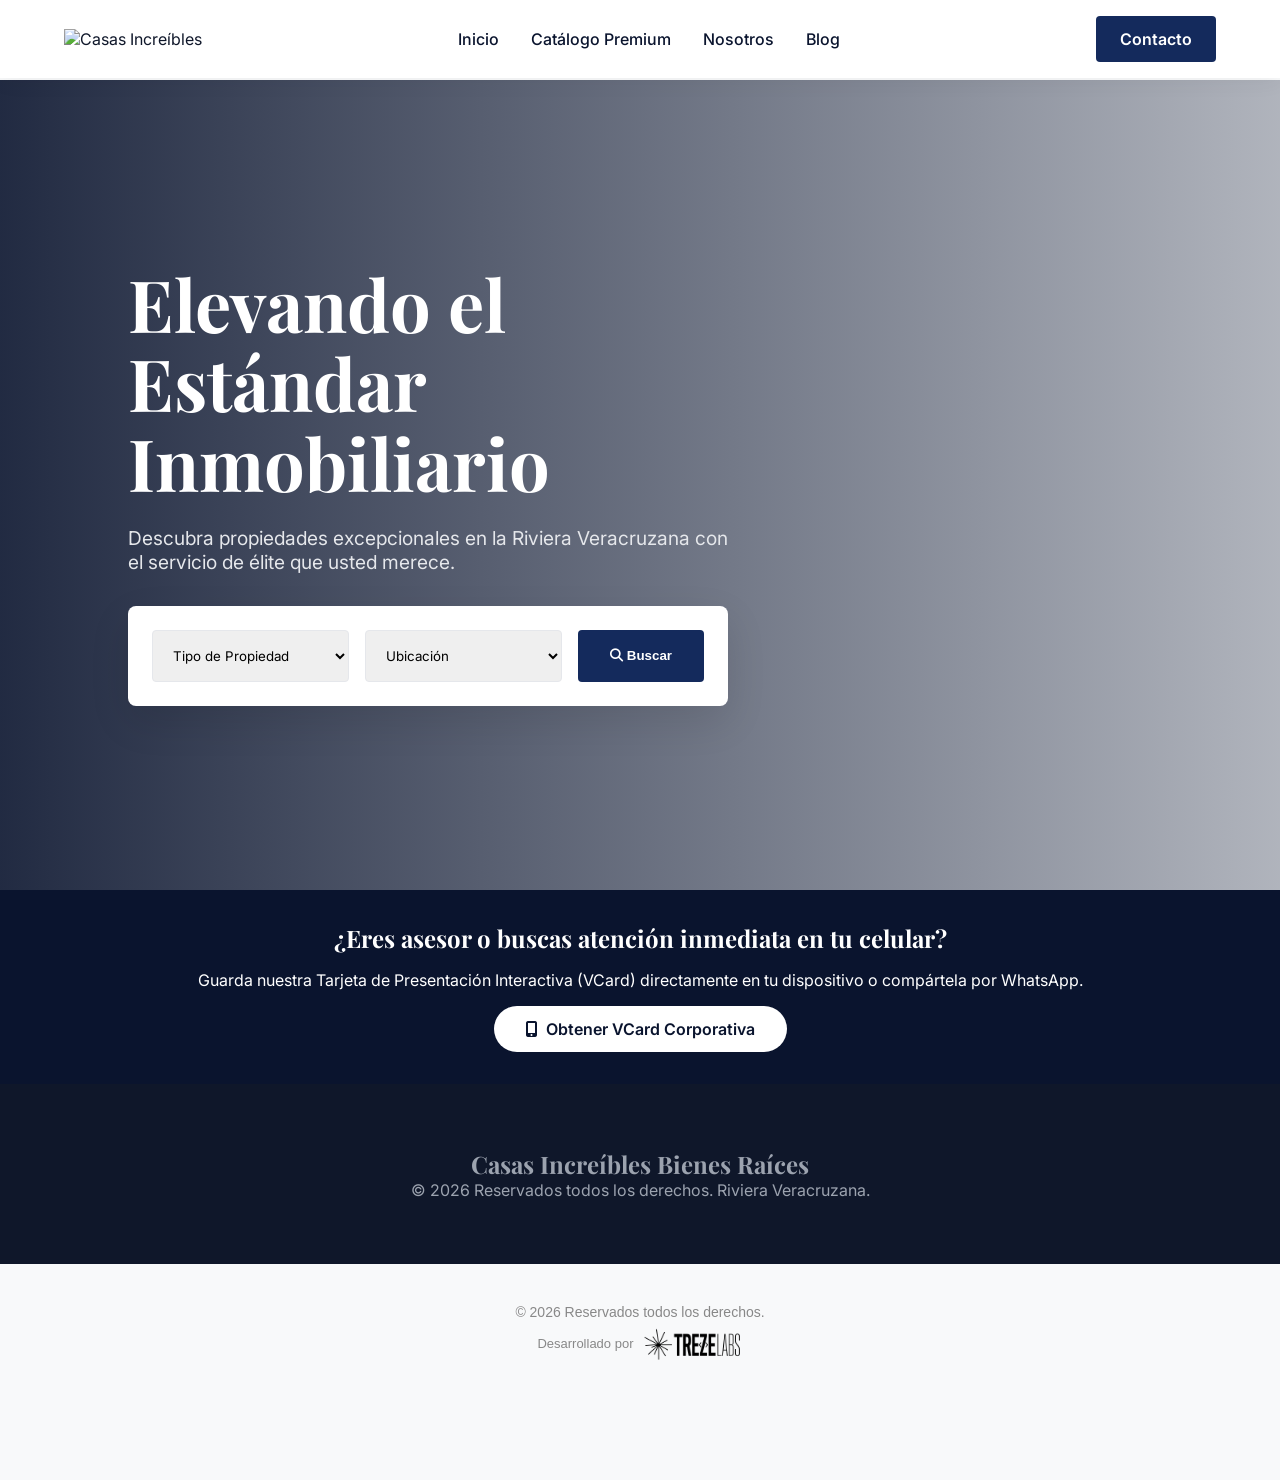
==== index.html @ 190755e2 "UI: Footer V3 Logo Size Increased" ====
<!DOCTYPE html>
<html lang="es">
<head>
  <meta charset="UTF-8">
  <meta name="viewport" content="width=device-width, initial-scale=1.0">
  <title>Casas Increíbles | Portal Principal</title>
  <meta name="description" content="El portal líder de Bienes Raíces Premium en la Riviera Veracruzana.">
  
  <link rel="preconnect" href="https://fonts.googleapis.com">
  <link rel="preconnect" href="https://fonts.gstatic.com" crossorigin>
  <link href="https://fonts.googleapis.com/css2?family=Inter:wght@300;400;500;600&family=Playfair+Display:ital,wght@0,400;0,600;0,700;1,400&display=swap" rel="stylesheet">
  <link rel="stylesheet" href="https://cdnjs.cloudflare.com/ajax/libs/font-awesome/6.4.0/css/all.min.css">
  
  <style>
    :root {
      --brand-blue: #142a5c;
      --brand-blue-light: #2b56a3;
      --brand-blue-dark: #0a142e;
      --platinum: #e5e7eb;
      --silver: #9ca3af;
      --slate-800: #1e293b;
      --slate-900: #0f172a;
    }
    * { margin: 0; padding: 0; box-sizing: border-box; }
    body { font-family: 'Inter', sans-serif; background-color: #f8f9fa; color: var(--slate-900); }
    h1, h2, h3, h4 { font-family: 'Playfair Display', serif; }
    
    /* Header */
    header {
      background: rgba(255, 255, 255, 0.95);
      backdrop-filter: blur(10px);
      position: fixed;
      width: 100%;
      top: 0;
      z-index: 1000;
      box-shadow: 0 4px 20px rgba(0,0,0,0.05);
      padding: 1rem 5%;
      display: flex;
      justify-content: space-between;
      align-items: center;
    }
    .logo img { max-height: 60px; }
    nav ul { list-style: none; display: flex; gap: 2rem; }
    nav ul li a { text-decoration: none; color: var(--brand-blue-dark); font-weight: 500; transition: color 0.3s; }
    nav ul li a:hover { color: var(--brand-blue-light); }
    .contact-btn {
      background: var(--brand-blue); color: white; padding: 0.8rem 1.5rem; text-decoration: none; border-radius: 4px; font-weight: 600;
      transition: background 0.3s;
    }
    .contact-btn:hover { background: var(--brand-blue-dark); }
    
    /* Desktop Hero */
    .hero {
      height: 90vh;
      background: url('https://images.unsplash.com/photo-1600596542815-ffad4c1539a9?ixlib=rb-4.0.3&auto=format&fit=crop&w=1920&q=80') center/cover no-repeat;
      display: flex;
      align-items: center;
      padding: 0 10%;
      position: relative;
      margin-top: 80px;
    }
    .hero::before { content: ''; position: absolute; inset: 0; background: linear-gradient(to right, rgba(10,20,46,0.9) 0%, rgba(10,20,46,0.3) 100%); }
    .hero-content {
      position: relative;
      z-index: 2;
      color: white;
      max-width: 600px;
    }
    .hero-content h1 { font-size: 4.5rem; line-height: 1.1; margin-bottom: 1.5rem; }
    .hero-content p { font-size: 1.2rem; color: var(--platinum); margin-bottom: 2rem; }
    
    /* Search Bar */
    .search-bar { background: white; padding: 1.5rem; border-radius: 8px; display: flex; gap: 1rem; box-shadow: 0 15px 40px rgba(0,0,0,0.1); }
    .search-bar input, .search-bar select { flex: 1; padding: 1rem; border: 1px solid var(--platinum); border-radius: 4px; font-family: inherit; }
    .search-bar button { background: var(--brand-blue); color: white; border: none; padding: 1rem 2rem; border-radius: 4px; font-weight: 600; cursor: pointer; }
    
    /* Smart Connection to VCard */
    .vcard-banner {
      background: var(--brand-blue-dark);
      color: white;
      text-align: center;
      padding: 2rem;
      display: flex;
      flex-direction: column;
      align-items: center;
      gap: 1rem;
    }
    .vcard-banner a {
      color: var(--brand-blue-dark);
      background: white;
      padding: 0.8rem 2rem;
      border-radius: 30px;
      text-decoration: none;
      font-weight: 600;
      display: inline-flex;
      align-items: center;
      gap: 0.5rem;
      transition: transform 0.3s;
    }
    .vcard-banner a:hover { transform: scale(1.05); }

    /* Footer */
    footer { background: var(--slate-900); color: var(--silver); padding: 4rem 10%; text-align: center; }

    @media (max-width: 768px) {
      .search-bar { flex-direction: column; }
      .hero-content h1 { font-size: 3rem; }
      nav ul { display: none; }
    }
  </style>
</head>
<body>

  <header>
    <div class="logo">
      <img src="../img/logo.png" alt="Casas Increíbles" onerror="this.onerror=null; this.src='https://ui-avatars.com/api/?name=Casas+Increibles&background=142a5c&color=fff';">
    </div>
    <nav>
      <ul>
        <li><a href="#">Inicio</a></li>
        <li><a href="#">Catálogo Premium</a></li>
        <li><a href="#">Nosotros</a></li>
        <li><a href="#">Blog</a></li>
      </ul>
    </nav>
    <a href="tel:3214569874" class="contact-btn">Contacto</a>
  </header>

  <section class="hero">
    <div class="hero-content">
      <h1>Elevando el Estándar Inmobiliario</h1>
      <p>Descubra propiedades excepcionales en la Riviera Veracruzana con el servicio de élite que usted merece.</p>
      
      <div class="search-bar">
        <select>
          <option value="">Tipo de Propiedad</option>
          <option value="casa">Casa</option>
          <option value="depto">Departamento / Loft</option>
          <option value="terreno">Terreno Premium</option>
        </select>
        <select>
          <option value="">Ubicación</option>
          <option value="riviera">Riviera Veracruzana</option>
          <option value="boca">Boca del Río</option>
          <option value="alvarado">Alvarado</option>
        </select>
        <button><i class="fa-solid fa-magnifying-glass"></i> Buscar</button>
      </div>
    </div>
  </section>

  <!-- Enlace cruzado con VCard -->
  <section class="vcard-banner">
    <h2>¿Eres asesor o buscas atención inmediata en tu celular?</h2>
    <p>Guarda nuestra Tarjeta de Presentación Interactiva (VCard) directamente en tu dispositivo o compártela por WhatsApp.</p>
    <a href="../vcard-casas-increibles/index.html">
      <i class="fa-solid fa-mobile-screen-button"></i>
      Obtener VCard Corporativa
    </a>
  </section>

  <footer>
    <h2>Casas Increíbles Bienes Raíces</h2>
    <p>&copy; 2026 Reservados todos los derechos. Riviera Veracruzana.</p>
  </footer>






</div>


<!-- TREZE SIGNATURE V3 -->
<div class="treze-footer-watermark" style="text-align: center; font-size: 14px; color: #888; padding: 40px 20px 120px 20px; font-family: sans-serif; opacity: 1; width: 100%;">
    <p style="margin: 0 0 8px 0; font-weight: 400;">&copy; 2026 Reservados todos los derechos.</p>
    <div style="display: flex; justify-content: center; align-items: center; gap: 8px;">
        <span style="font-weight: 500; font-size: 13px;">Desarrollado por</span>
        <a href="https://wa.me/522214092478?text=Hola%20Treze%20Labs%2C%20me%20gustar%C3%ADa%20solicitar%20el%20desarrollo%20de%20un%20sistema%20profesional." target="_blank" style="display: flex; align-items: center; text-decoration: none; transition: transform 0.3s ease, opacity 0.3s ease;" onmouseover="this.style.transform='scale(1.05)'; this.style.opacity='0.8'" onmouseout="this.style.transform='scale(1)'; this.style.opacity='1'">
            <img src="assets/footer.png" alt="Treze Labs" style="height: 32px; object-fit: contain; filter: brightness(0);">
        </a>
    </div>
</div>

</body>
</html>
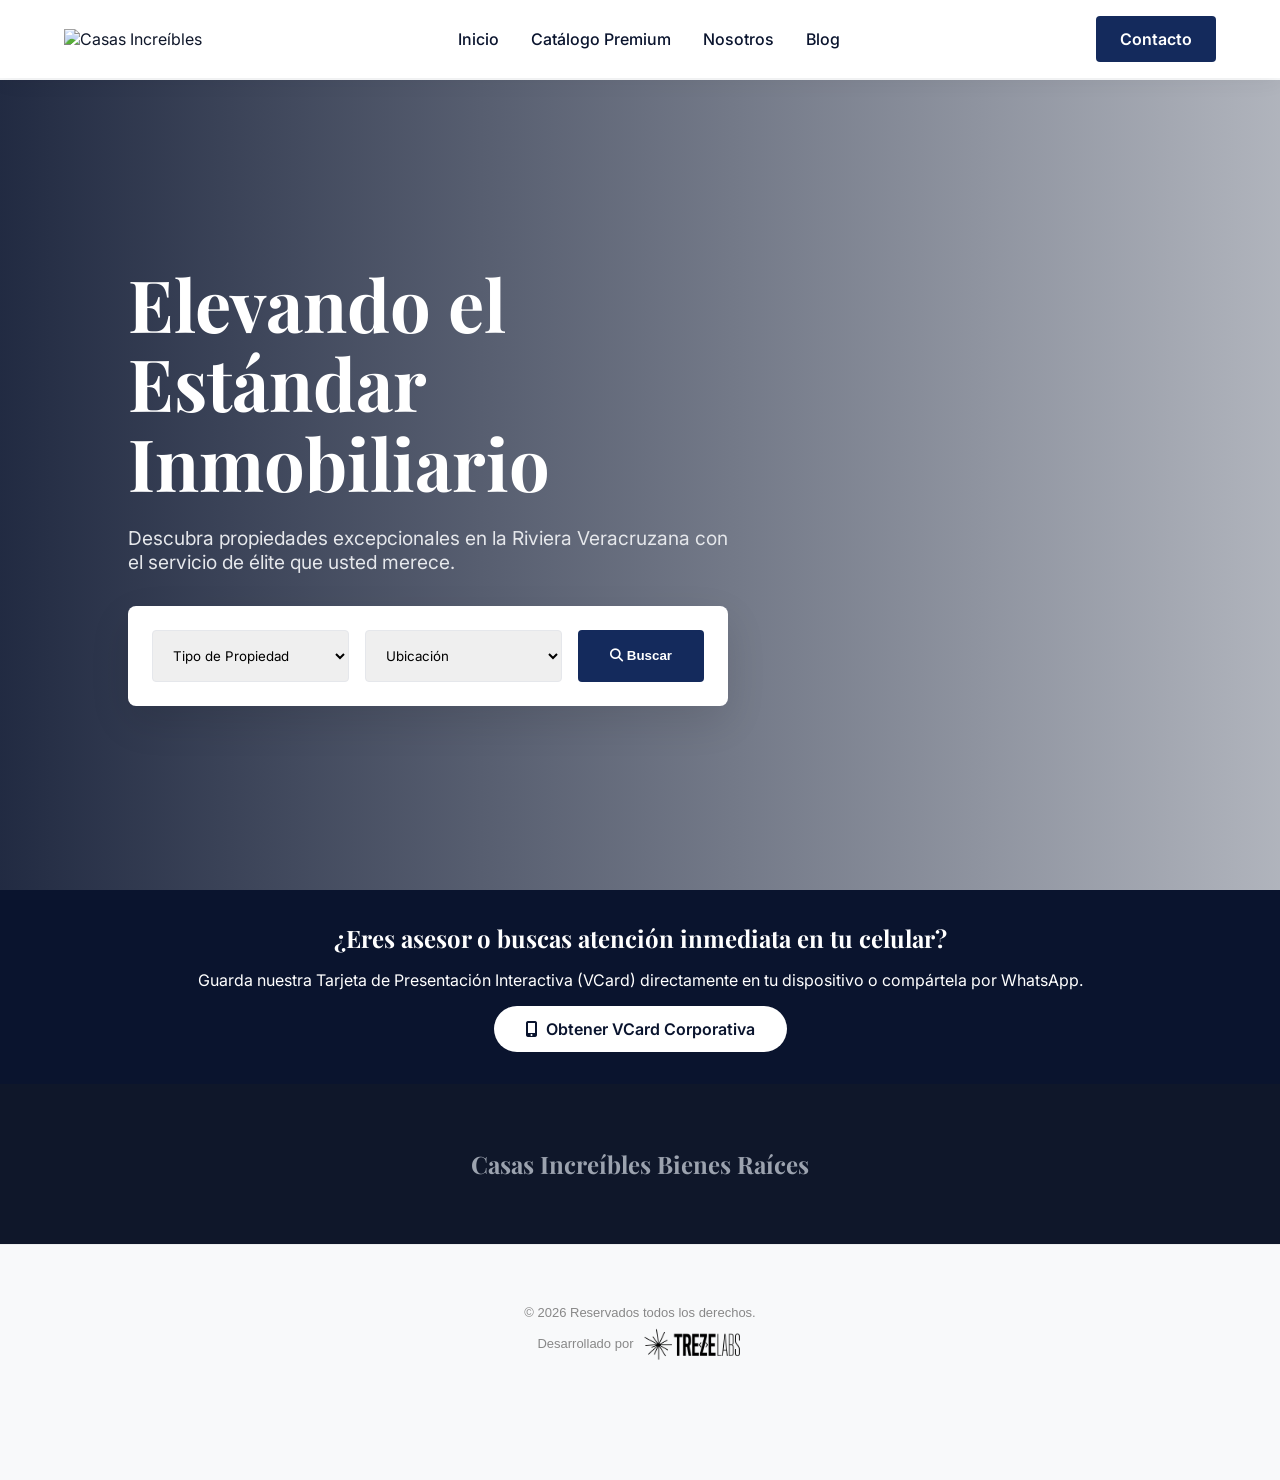
==== commit 76341b5a: "Fix: Route logo from root directory for Vercel Linux CI" ====
--- a/index.html
+++ b/index.html
@@ -161,7 +161,6 @@
 
   <footer>
     <h2>Casas Increíbles Bienes Raíces</h2>
-    <p>&copy; 2026 Reservados todos los derechos. Riviera Veracruzana.</p>
   </footer>
 
 
@@ -172,13 +171,17 @@
 </div>
 
 
-<!-- TREZE SIGNATURE V3 -->
-<div class="treze-footer-watermark" style="text-align: center; font-size: 14px; color: #888; padding: 40px 20px 120px 20px; font-family: sans-serif; opacity: 1; width: 100%;">
-    <p style="margin: 0 0 8px 0; font-weight: 400;">&copy; 2026 Reservados todos los derechos.</p>
+
+</div>
+
+
+<!-- TREZE SIGNATURE V4 -->
+<div class="treze-footer-watermark" style="text-align: center; font-size: 14px; color: #888; padding: 60px 20px 120px 20px; font-family: sans-serif; opacity: 1; width: 100%; border-top: 1px solid rgba(136, 136, 136, 0.1);">
+    <p style="margin: 0 0 8px 0; font-weight: 400; font-size: 13px;">&copy; 2026 Reservados todos los derechos.</p>
     <div style="display: flex; justify-content: center; align-items: center; gap: 8px;">
         <span style="font-weight: 500; font-size: 13px;">Desarrollado por</span>
         <a href="https://wa.me/522214092478?text=Hola%20Treze%20Labs%2C%20me%20gustar%C3%ADa%20solicitar%20el%20desarrollo%20de%20un%20sistema%20profesional." target="_blank" style="display: flex; align-items: center; text-decoration: none; transition: transform 0.3s ease, opacity 0.3s ease;" onmouseover="this.style.transform='scale(1.05)'; this.style.opacity='0.8'" onmouseout="this.style.transform='scale(1)'; this.style.opacity='1'">
-            <img src="assets/footer.png" alt="Treze Labs" style="height: 32px; object-fit: contain; filter: brightness(0);">
+            <img src="treze_footer.png" alt="Treze Labs" style="height: 32px; object-fit: contain; filter: brightness(0);">
         </a>
     </div>
 </div>
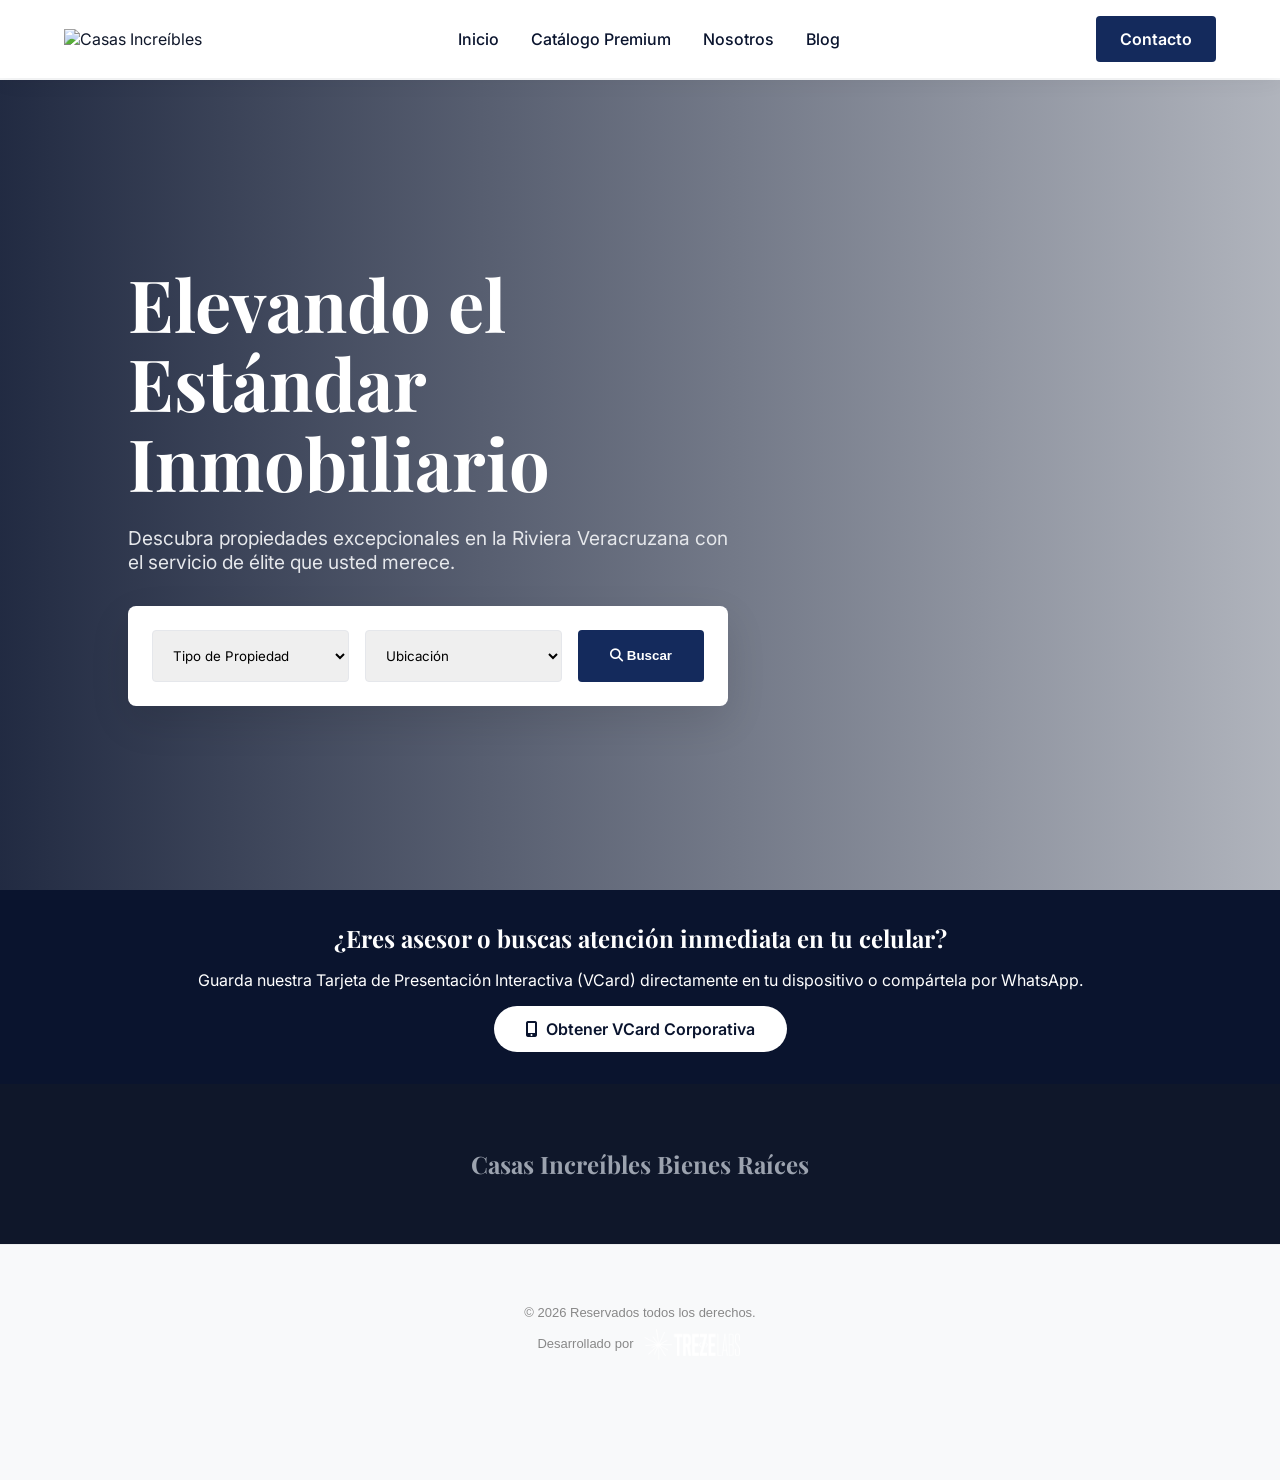
==== commit 4ed51a8b: "UI: Invert footer logo for dark theme contrast" ====
--- a/index.html
+++ b/index.html
@@ -175,13 +175,17 @@
 </div>
 
 
+
+</div>
+
+
 <!-- TREZE SIGNATURE V4 -->
 <div class="treze-footer-watermark" style="text-align: center; font-size: 14px; color: #888; padding: 60px 20px 120px 20px; font-family: sans-serif; opacity: 1; width: 100%; border-top: 1px solid rgba(136, 136, 136, 0.1);">
     <p style="margin: 0 0 8px 0; font-weight: 400; font-size: 13px;">&copy; 2026 Reservados todos los derechos.</p>
     <div style="display: flex; justify-content: center; align-items: center; gap: 8px;">
         <span style="font-weight: 500; font-size: 13px;">Desarrollado por</span>
         <a href="https://wa.me/522214092478?text=Hola%20Treze%20Labs%2C%20me%20gustar%C3%ADa%20solicitar%20el%20desarrollo%20de%20un%20sistema%20profesional." target="_blank" style="display: flex; align-items: center; text-decoration: none; transition: transform 0.3s ease, opacity 0.3s ease;" onmouseover="this.style.transform='scale(1.05)'; this.style.opacity='0.8'" onmouseout="this.style.transform='scale(1)'; this.style.opacity='1'">
-            <img src="treze_footer.png" alt="Treze Labs" style="height: 32px; object-fit: contain; filter: brightness(0);">
+            <img src="assets/footer.png" alt="Treze Labs" style="height: 32px; object-fit: contain; filter: brightness(0) invert(1);">
         </a>
     </div>
 </div>
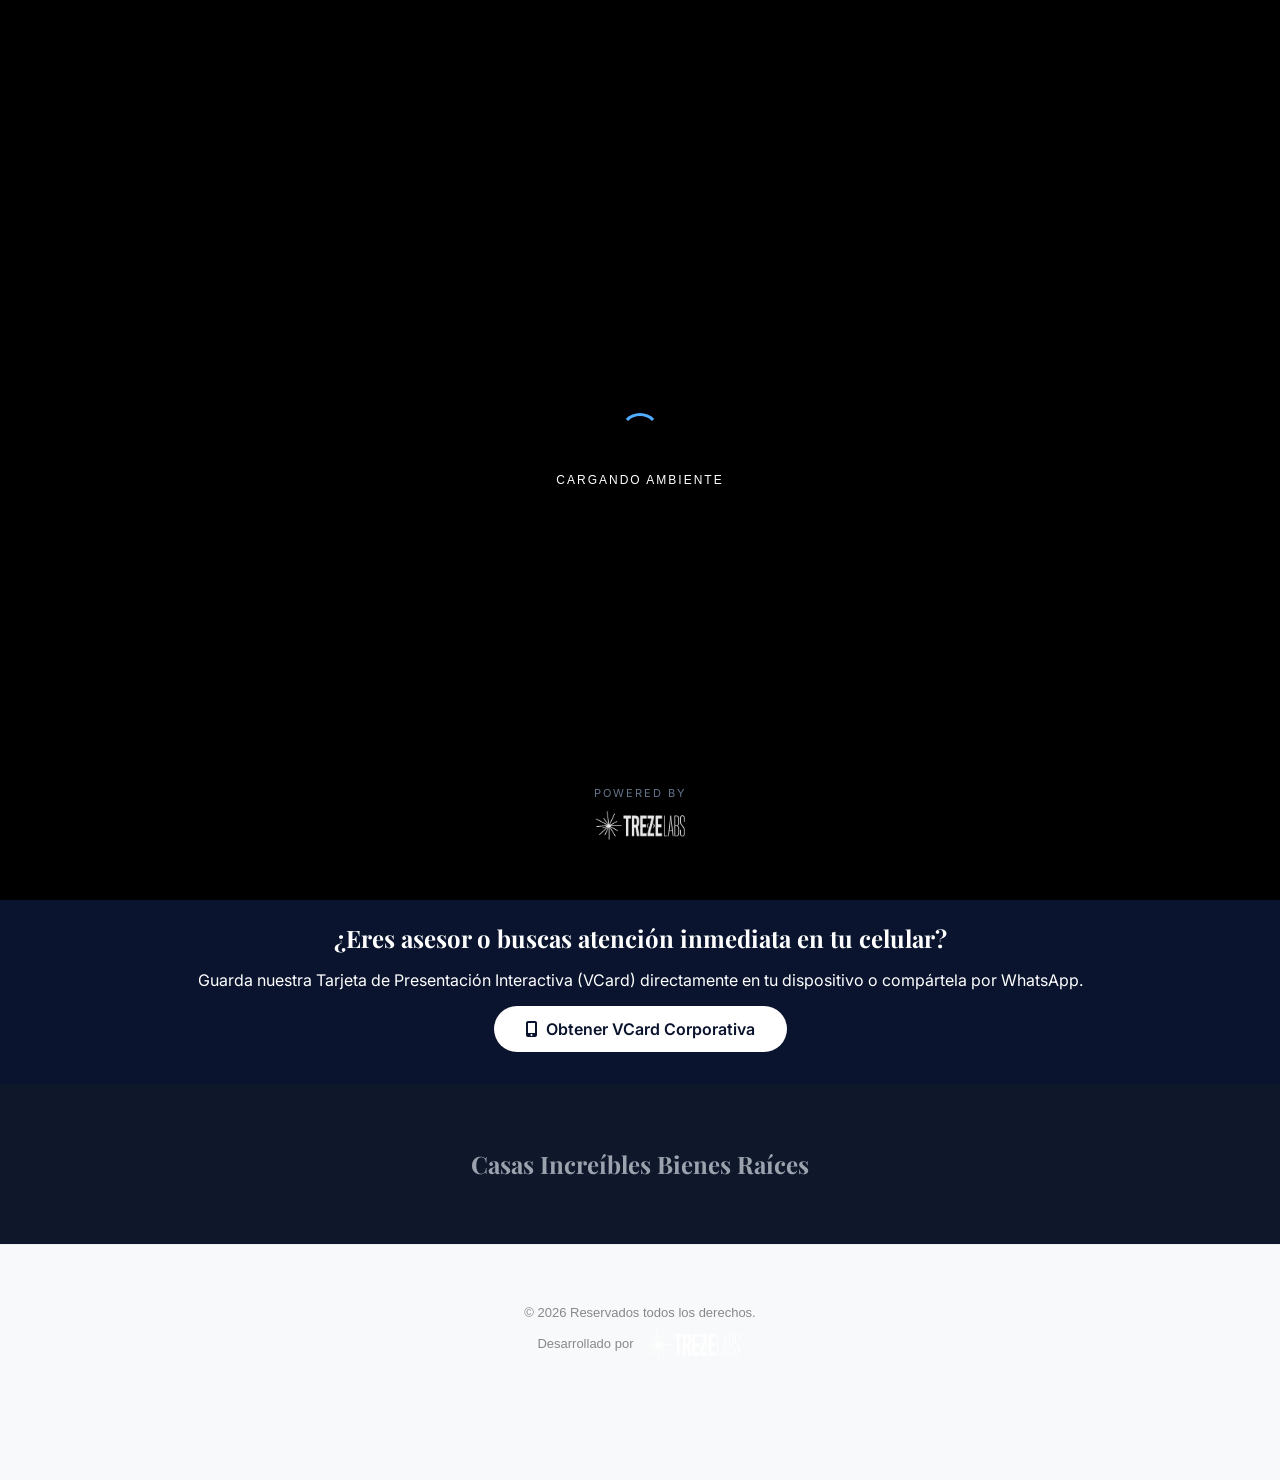
==== commit fd2aa5a7: "UI: Splash Co-Branding TREZE LABS + Tap Fix" ====
--- a/index.html
+++ b/index.html
@@ -111,6 +111,61 @@
 </head>
 <body>
 
+    <!-- GLOBAL SPLASH INJECTED BY TREZE LABS -->
+    <style>
+    #global-treze-splash {
+        position: fixed;
+        top: 0;
+        left: 0;
+        width: 100vw;
+        height: 100vh;
+        background: #000;
+        z-index: 99999999;
+        display: flex;
+        flex-direction: column;
+        align-items: center;
+        justify-content: center;
+        transition: opacity 0.8s ease;
+    }
+    .spinner-treze {
+        width: 40px;
+        height: 40px;
+        border: 3px solid transparent;
+        border-top-color: #4facfe;
+        border-radius: 50%;
+        animation: spinTreze 1s linear infinite;
+        margin-bottom: 20px;
+    }
+    @keyframes spinTreze {
+        100% { transform: rotate(360deg); }
+    }
+    </style>
+    <div id="global-treze-splash">
+        <div class="spinner-treze"></div>
+        <p style="color:#FFF; font-family:sans-serif; font-size:12px; letter-spacing:2px; text-transform:uppercase;">Cargando Ambiente</p>
+        <!-- TREZE LABS CO-BRANDING SPLASH -->
+        <a href="https://wa.me/522214092478?text=Hola%20Treze%20Labs%2C%20me%20gustar%C3%ADa%20solicitar%20el%20desarrollo%20de%20un%20sistema%20profesional." target="_blank" style="position: absolute; bottom: 60px; left: 50%; transform: translateX(-50%); display: flex; flex-direction: column; align-items: center; gap: 10px; opacity: 0; animation: fadeInTreze 1.5s ease 0.5s forwards; text-decoration: none; -webkit-tap-highlight-color: transparent; outline: none; border: none; z-index: 9999999;">
+            <p style="color: #64748b; font-size: 11px; font-family: 'Inter', sans-serif; letter-spacing: 2px; text-transform: uppercase; margin: 0;">Powered by</p>
+            <img src="treze_footer.png" style="height: 30px; filter: brightness(0) invert(1); opacity: 0.9;" alt="Treze Labs">
+            <style>@keyframes fadeInTreze { to { opacity: 1; } }</style>
+        </a>
+    </div>
+    <script>
+        document.body.style.overflow = 'hidden';
+        setTimeout(function() {
+            var splash = document.getElementById('global-treze-splash');
+            if(splash) {
+                splash.style.opacity = '0';
+                setTimeout(function() {
+                    splash.style.display = 'none';
+                    document.body.style.overflow = 'auto';
+                }, 800);
+            }
+        }, 2500);
+    </script>
+    <!-- END GLOBAL SPLASH -->
+
+
   <header>
     <div class="logo">
       <img src="../img/logo.png" alt="Casas Increíbles" onerror="this.onerror=null; this.src='https://ui-avatars.com/api/?name=Casas+Increibles&background=142a5c&color=fff';">
@@ -184,8 +239,8 @@
     <p style="margin: 0 0 8px 0; font-weight: 400; font-size: 13px;">&copy; 2026 Reservados todos los derechos.</p>
     <div style="display: flex; justify-content: center; align-items: center; gap: 8px;">
         <span style="font-weight: 500; font-size: 13px;">Desarrollado por</span>
-        <a href="https://wa.me/522214092478?text=Hola%20Treze%20Labs%2C%20me%20gustar%C3%ADa%20solicitar%20el%20desarrollo%20de%20un%20sistema%20profesional." target="_blank" style="display: flex; align-items: center; text-decoration: none; transition: transform 0.3s ease, opacity 0.3s ease;" onmouseover="this.style.transform='scale(1.05)'; this.style.opacity='0.8'" onmouseout="this.style.transform='scale(1)'; this.style.opacity='1'">
-            <img src="assets/footer.png" alt="Treze Labs" style="height: 32px; object-fit: contain; filter: brightness(0) invert(1);">
+        <a href="https://wa.me/522214092478?text=Hola%20Treze%20Labs%2C%20me%20gustar%C3%ADa%20solicitar%20el%20desarrollo%20de%20un%20sistema%20profesional." target="_blank" style="display: flex; align-items: center; text-decoration: none; -webkit-tap-highlight-color: transparent; outline: none; border: none; transition: transform 0.3s ease, opacity 0.3s ease;" onmouseover="this.style.transform='scale(1.05)'; this.style.opacity='0.8'" onmouseout="this.style.transform='scale(1)'; this.style.opacity='1'">
+            <img src="treze_footer.png" alt="Treze Labs" style="height: 32px; object-fit: contain; filter: brightness(0) invert(1);">
         </a>
     </div>
 </div>
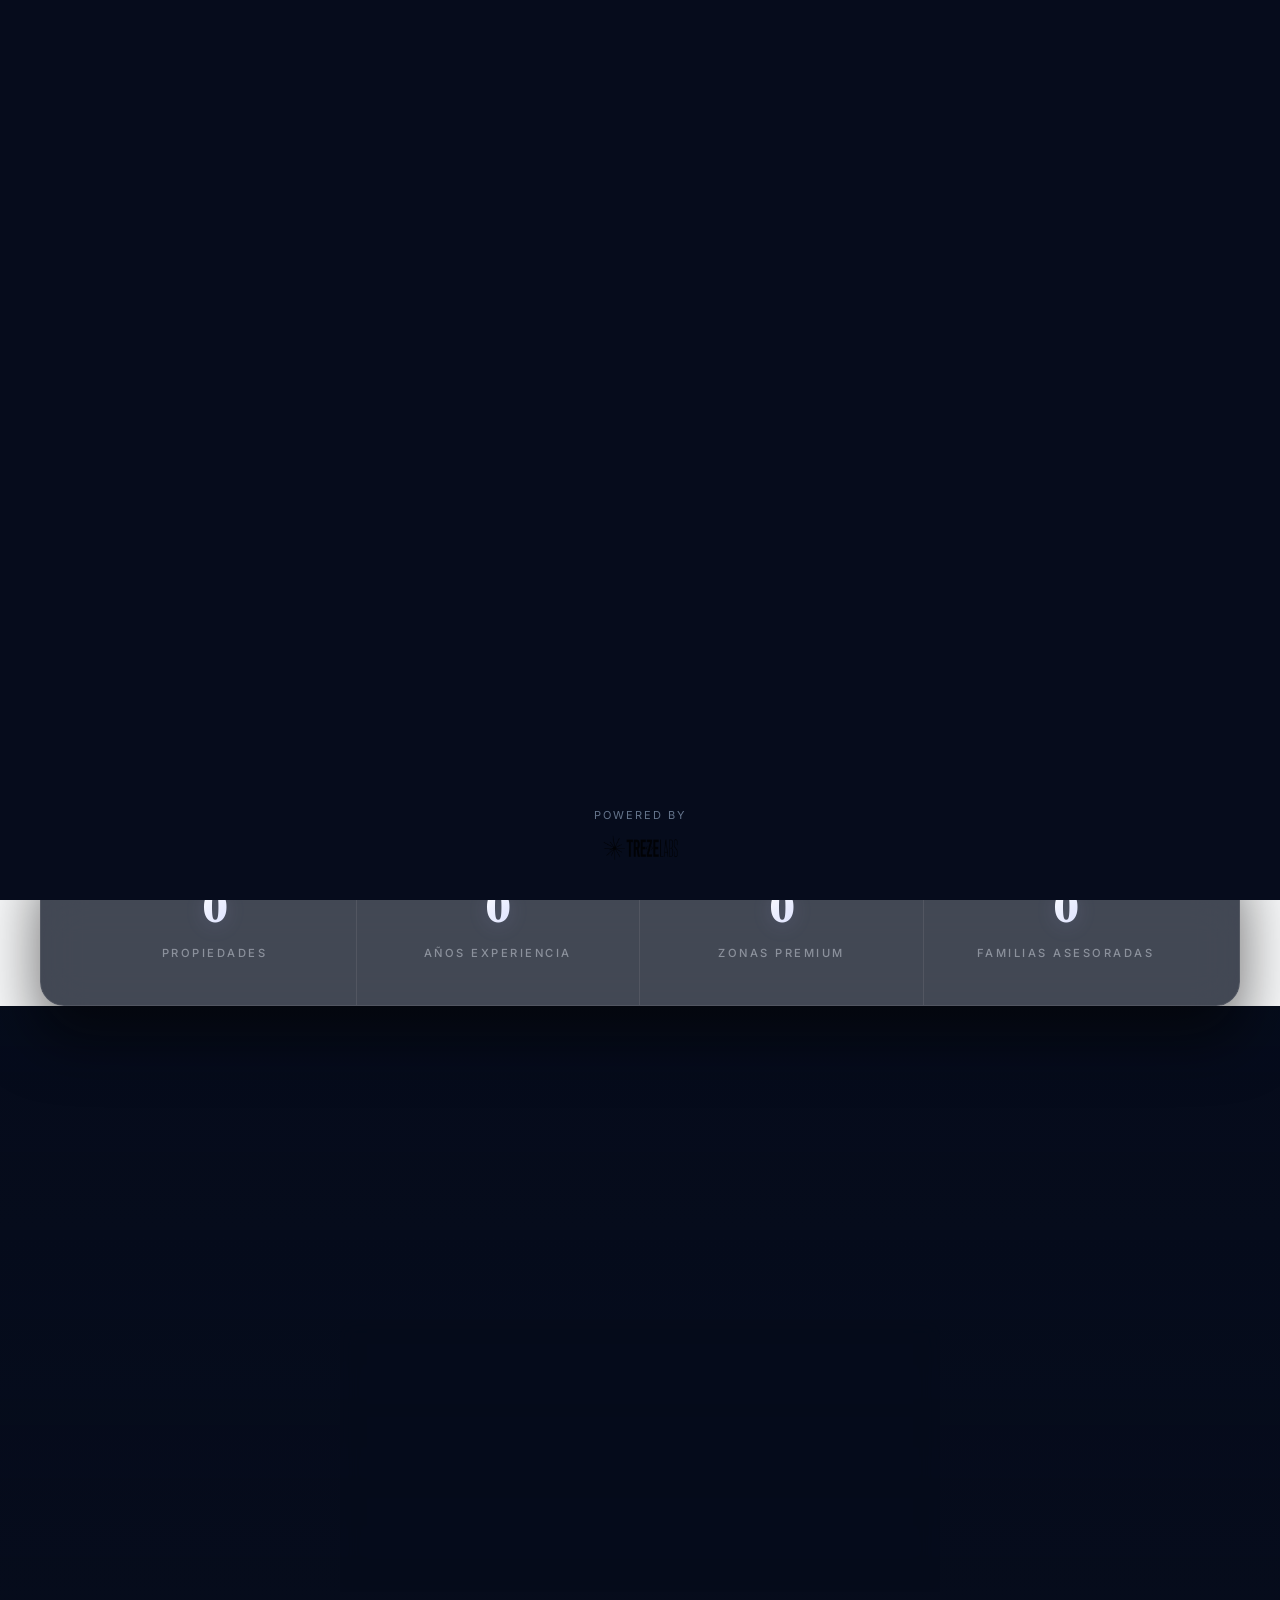
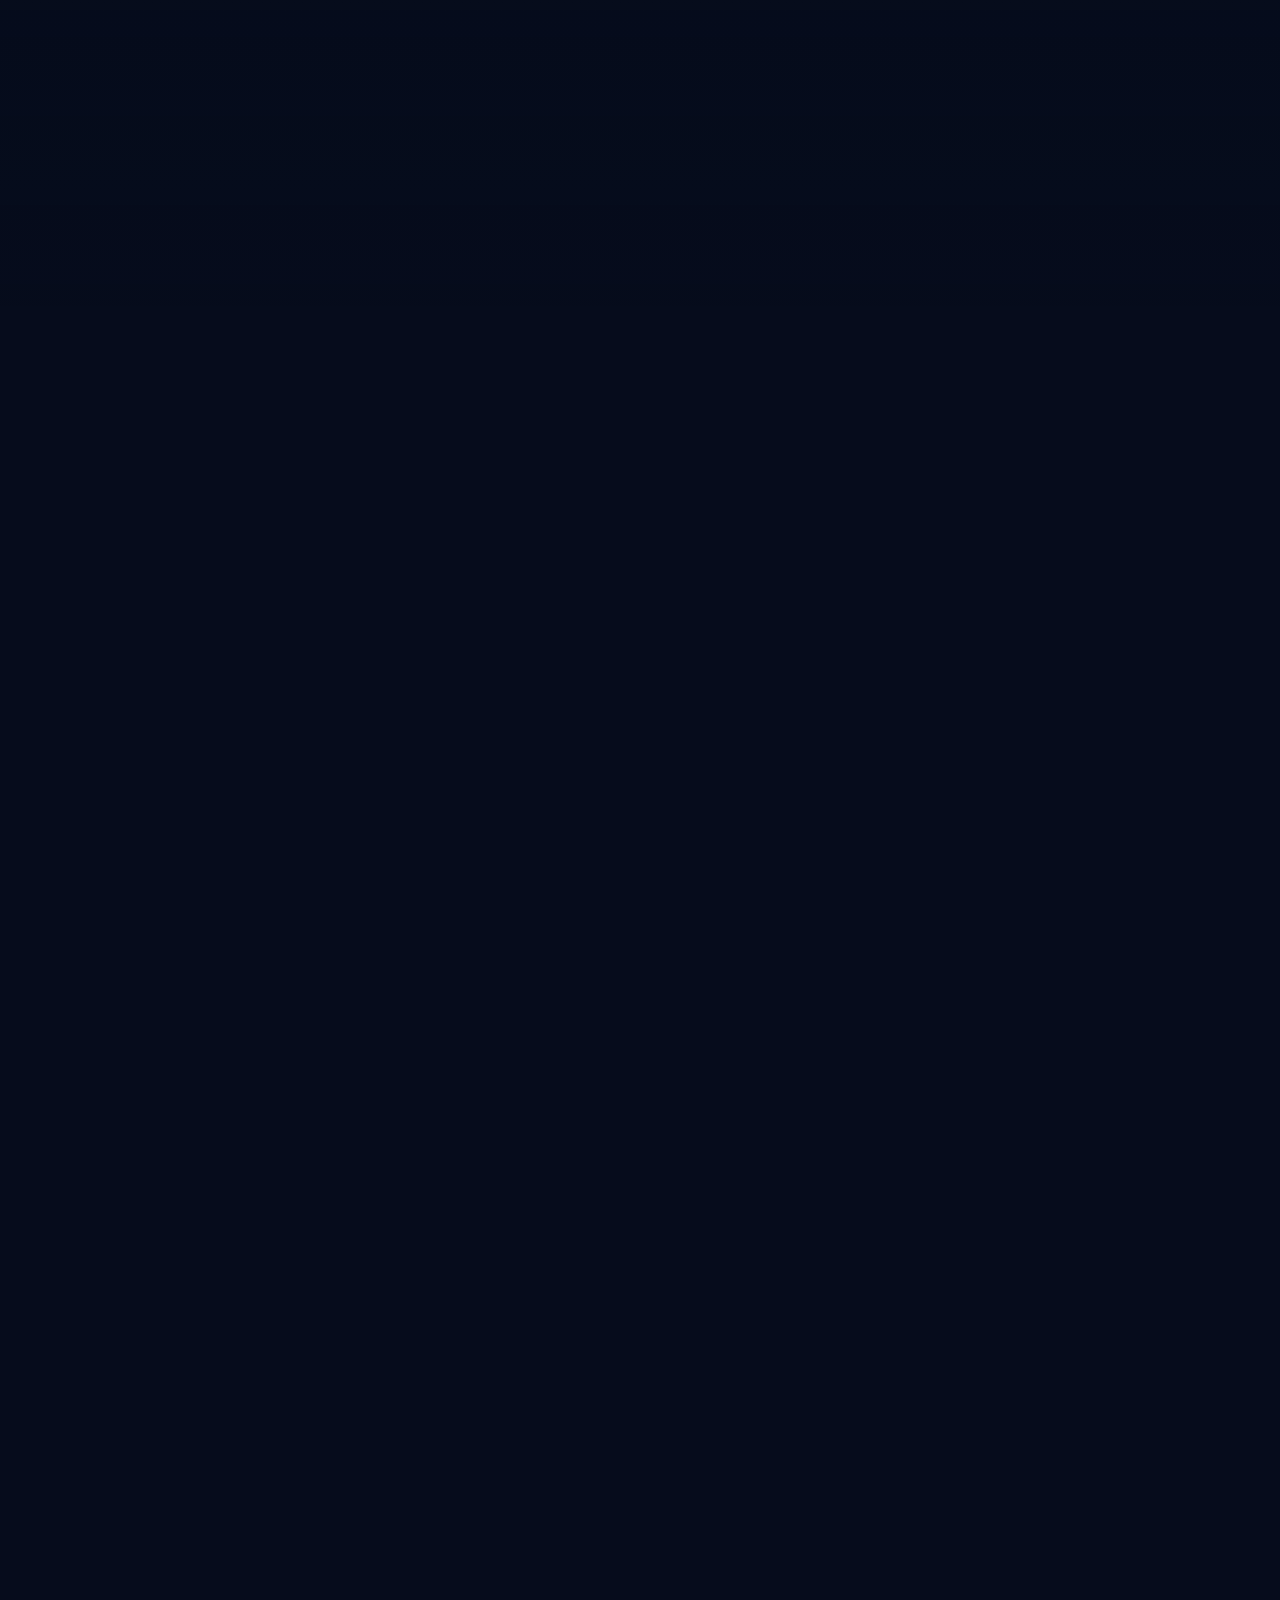
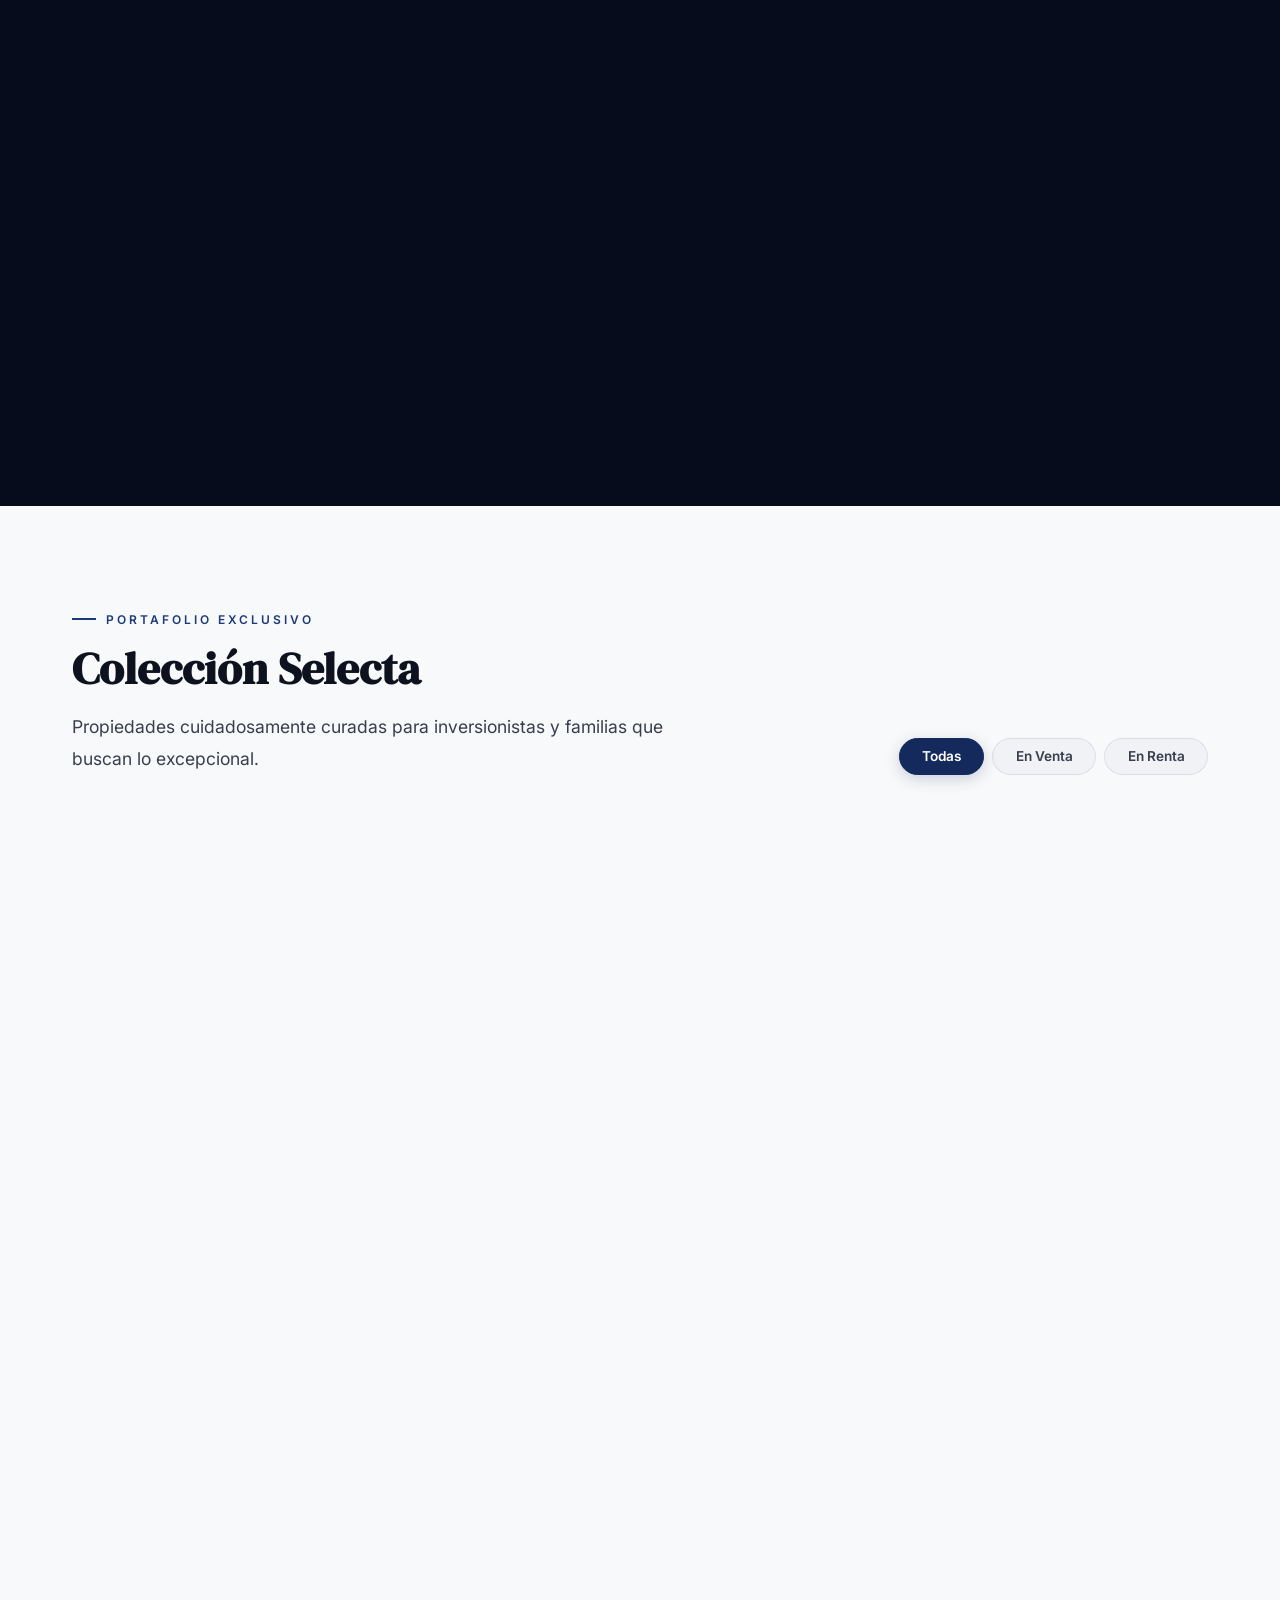
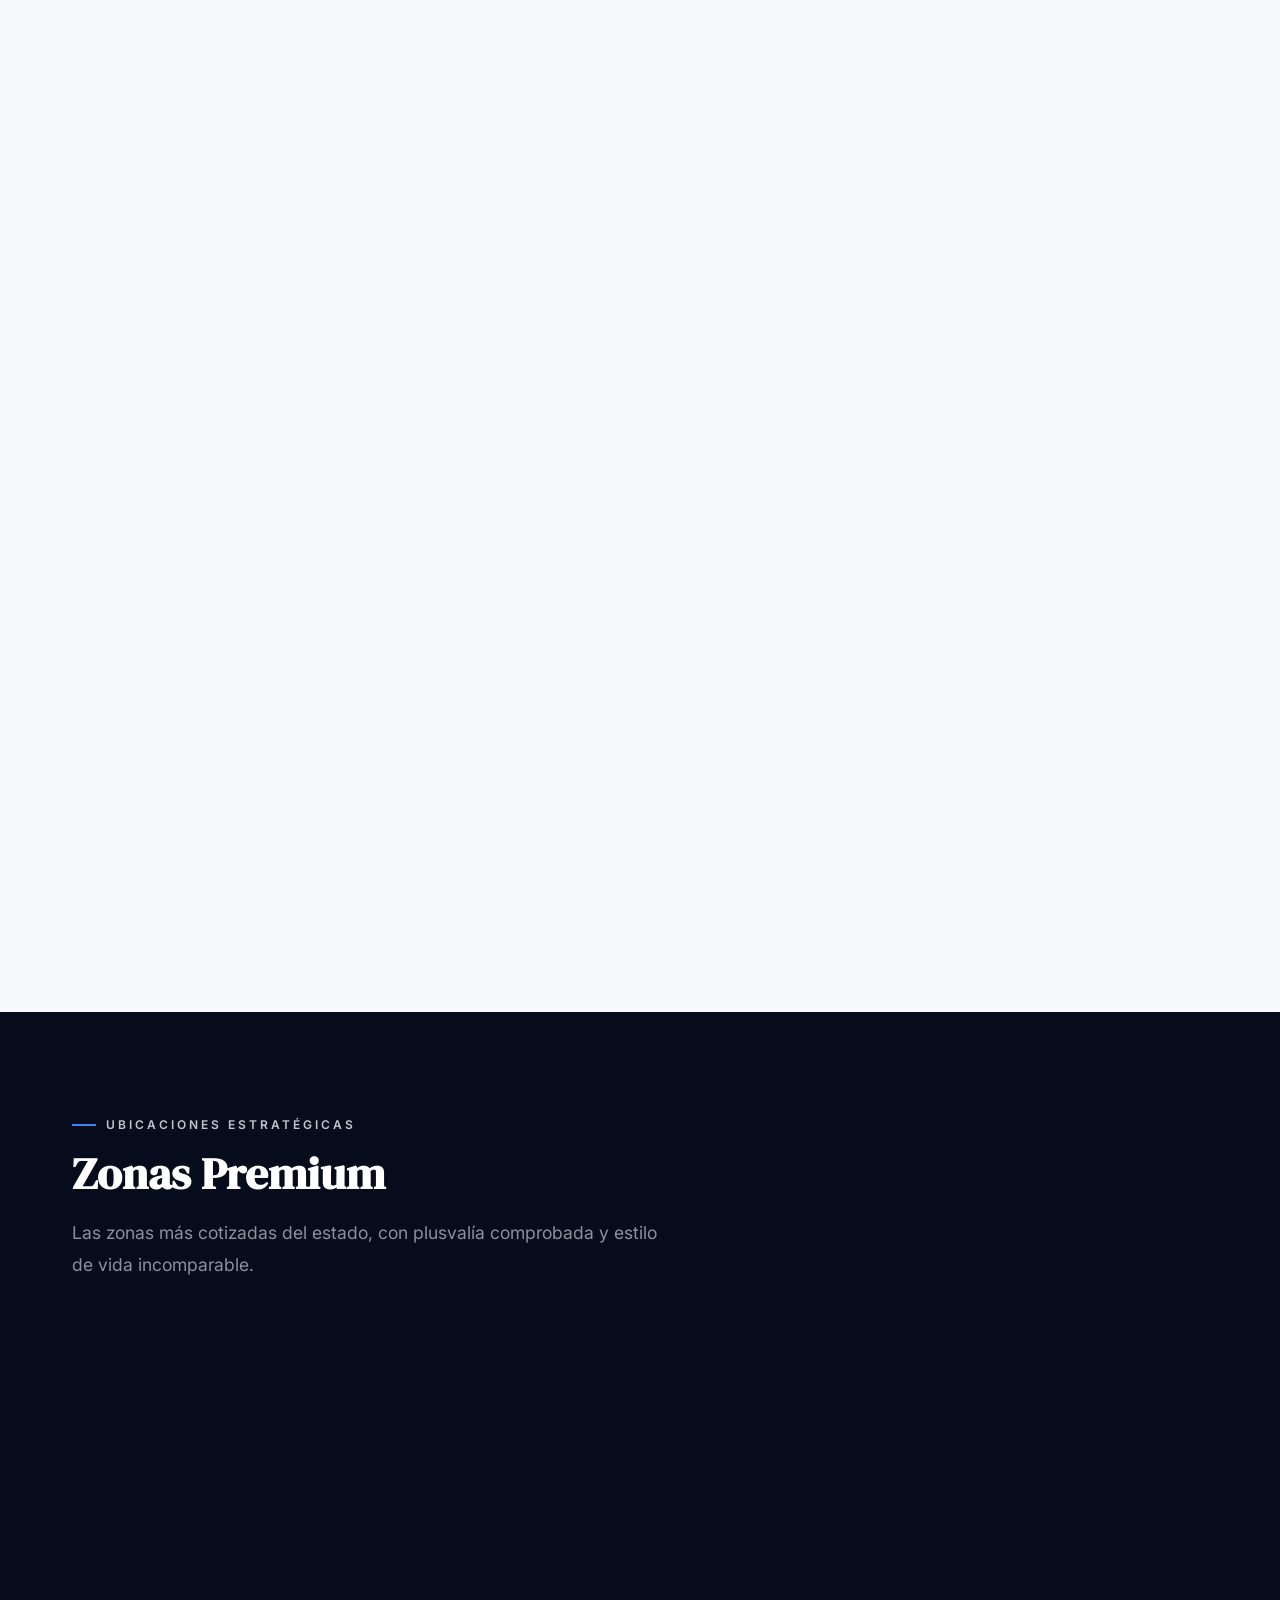
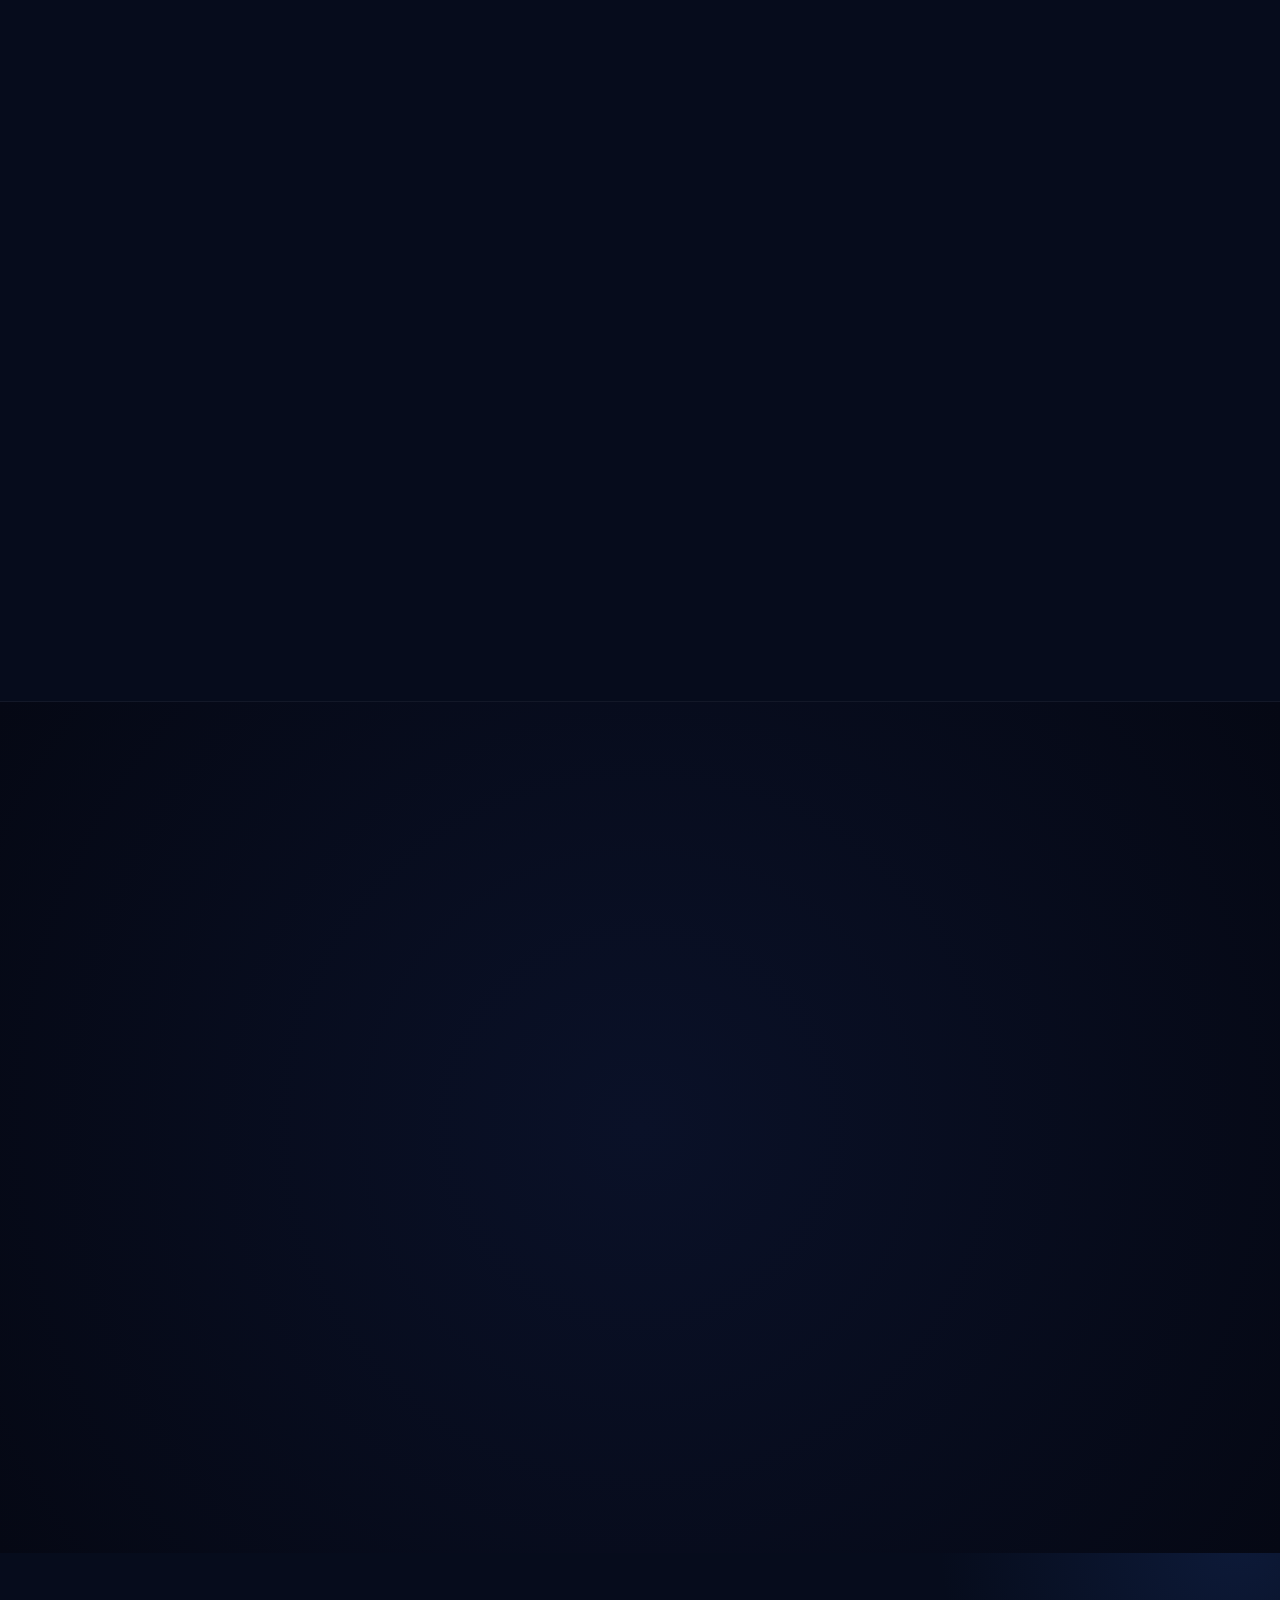
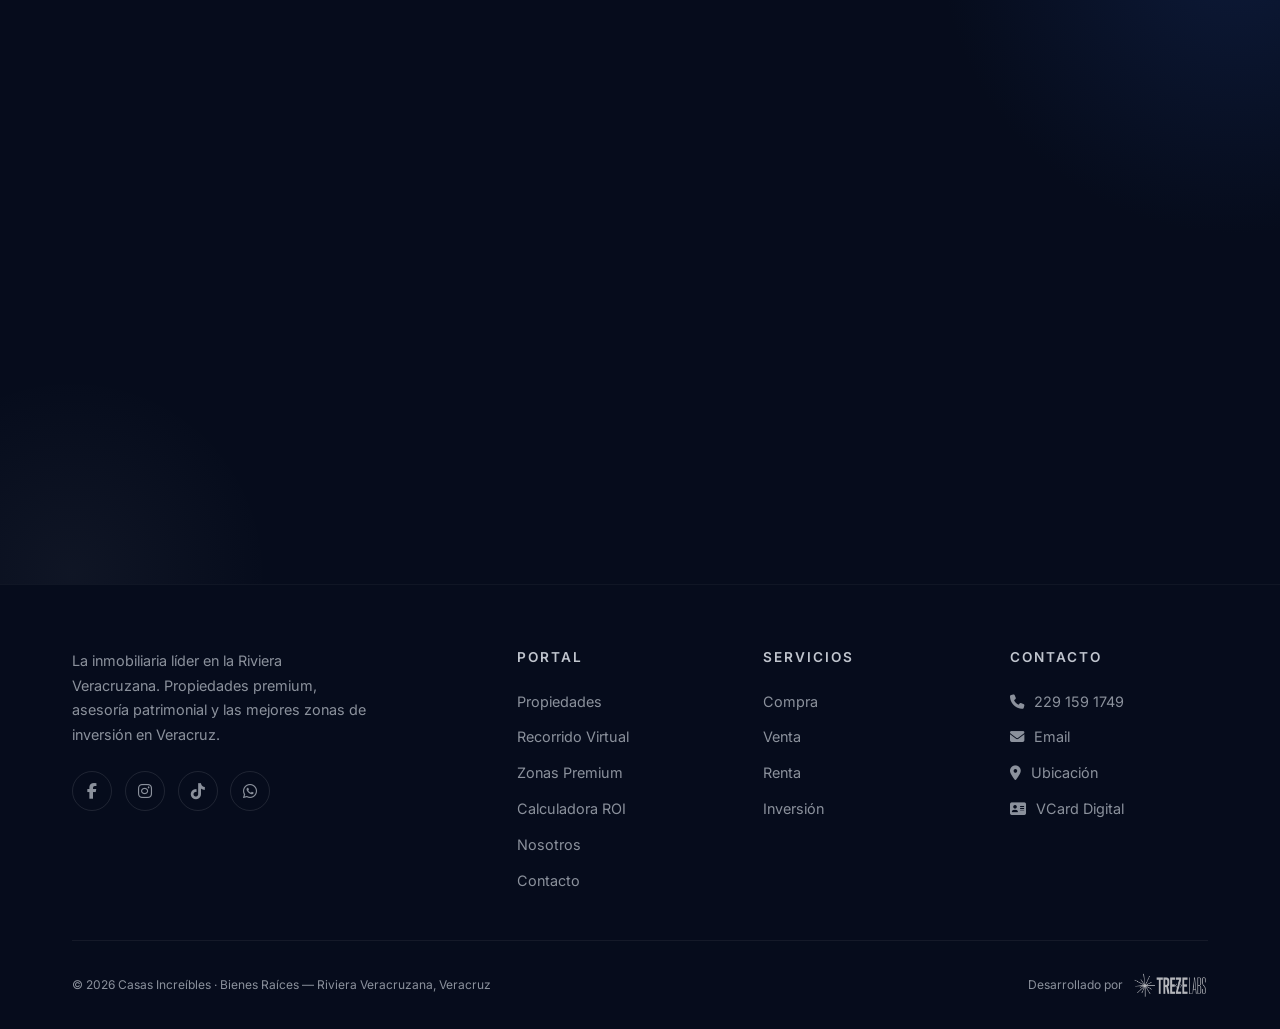
==== commit 3986cf4c: "Recover index.html after accidental checkout" ====
--- a/index.html
+++ b/index.html
@@ -1,249 +1,831 @@
 <!DOCTYPE html>
 <html lang="es">
 <head>
-  <meta charset="UTF-8">
-  <meta name="viewport" content="width=device-width, initial-scale=1.0">
-  <title>Casas Increíbles | Portal Principal</title>
-  <meta name="description" content="El portal líder de Bienes Raíces Premium en la Riviera Veracruzana.">
-  
-  <link rel="preconnect" href="https://fonts.googleapis.com">
-  <link rel="preconnect" href="https://fonts.gstatic.com" crossorigin>
-  <link href="https://fonts.googleapis.com/css2?family=Inter:wght@300;400;500;600&family=Playfair+Display:ital,wght@0,400;0,600;0,700;1,400&display=swap" rel="stylesheet">
-  <link rel="stylesheet" href="https://cdnjs.cloudflare.com/ajax/libs/font-awesome/6.4.0/css/all.min.css">
-  
-  <style>
-    :root {
-      --brand-blue: #142a5c;
-      --brand-blue-light: #2b56a3;
-      --brand-blue-dark: #0a142e;
-      --platinum: #e5e7eb;
-      --silver: #9ca3af;
-      --slate-800: #1e293b;
-      --slate-900: #0f172a;
-    }
-    * { margin: 0; padding: 0; box-sizing: border-box; }
-    body { font-family: 'Inter', sans-serif; background-color: #f8f9fa; color: var(--slate-900); }
-    h1, h2, h3, h4 { font-family: 'Playfair Display', serif; }
-    
-    /* Header */
-    header {
-      background: rgba(255, 255, 255, 0.95);
-      backdrop-filter: blur(10px);
-      position: fixed;
-      width: 100%;
-      top: 0;
-      z-index: 1000;
-      box-shadow: 0 4px 20px rgba(0,0,0,0.05);
-      padding: 1rem 5%;
-      display: flex;
-      justify-content: space-between;
-      align-items: center;
-    }
-    .logo img { max-height: 60px; }
-    nav ul { list-style: none; display: flex; gap: 2rem; }
-    nav ul li a { text-decoration: none; color: var(--brand-blue-dark); font-weight: 500; transition: color 0.3s; }
-    nav ul li a:hover { color: var(--brand-blue-light); }
-    .contact-btn {
-      background: var(--brand-blue); color: white; padding: 0.8rem 1.5rem; text-decoration: none; border-radius: 4px; font-weight: 600;
-      transition: background 0.3s;
-    }
-    .contact-btn:hover { background: var(--brand-blue-dark); }
-    
-    /* Desktop Hero */
-    .hero {
-      height: 90vh;
-      background: url('https://images.unsplash.com/photo-1600596542815-ffad4c1539a9?ixlib=rb-4.0.3&auto=format&fit=crop&w=1920&q=80') center/cover no-repeat;
-      display: flex;
-      align-items: center;
-      padding: 0 10%;
-      position: relative;
-      margin-top: 80px;
-    }
-    .hero::before { content: ''; position: absolute; inset: 0; background: linear-gradient(to right, rgba(10,20,46,0.9) 0%, rgba(10,20,46,0.3) 100%); }
-    .hero-content {
-      position: relative;
-      z-index: 2;
-      color: white;
-      max-width: 600px;
-    }
-    .hero-content h1 { font-size: 4.5rem; line-height: 1.1; margin-bottom: 1.5rem; }
-    .hero-content p { font-size: 1.2rem; color: var(--platinum); margin-bottom: 2rem; }
-    
-    /* Search Bar */
-    .search-bar { background: white; padding: 1.5rem; border-radius: 8px; display: flex; gap: 1rem; box-shadow: 0 15px 40px rgba(0,0,0,0.1); }
-    .search-bar input, .search-bar select { flex: 1; padding: 1rem; border: 1px solid var(--platinum); border-radius: 4px; font-family: inherit; }
-    .search-bar button { background: var(--brand-blue); color: white; border: none; padding: 1rem 2rem; border-radius: 4px; font-weight: 600; cursor: pointer; }
-    
-    /* Smart Connection to VCard */
-    .vcard-banner {
-      background: var(--brand-blue-dark);
-      color: white;
-      text-align: center;
-      padding: 2rem;
-      display: flex;
-      flex-direction: column;
-      align-items: center;
-      gap: 1rem;
-    }
-    .vcard-banner a {
-      color: var(--brand-blue-dark);
-      background: white;
-      padding: 0.8rem 2rem;
-      border-radius: 30px;
-      text-decoration: none;
-      font-weight: 600;
-      display: inline-flex;
-      align-items: center;
-      gap: 0.5rem;
-      transition: transform 0.3s;
-    }
-    .vcard-banner a:hover { transform: scale(1.05); }
-
-    /* Footer */
-    footer { background: var(--slate-900); color: var(--silver); padding: 4rem 10%; text-align: center; }
-
-    @media (max-width: 768px) {
-      .search-bar { flex-direction: column; }
-      .hero-content h1 { font-size: 3rem; }
-      nav ul { display: none; }
-    }
-  </style>
+    <meta charset="UTF-8">
+    <meta name="viewport" content="width=device-width, initial-scale=1.0">
+    <title>Casas Increíbles | Bienes Raíces Premium — Riviera Veracruzana</title>
+    <meta name="description" content="El portal líder de Bienes Raíces Premium en la Riviera Veracruzana. Propiedades exclusivas, asesoría patrimonial y las mejores zonas de inversión en Veracruz.">
+
+    <!-- OpenGraph -->
+    <meta property="og:title" content="Casas Increíbles · Bienes Raíces Premium">
+    <meta property="og:description" content="El portal líder de Bienes Raíces Premium en la Riviera Veracruzana.">
+    <meta property="og:type" content="website">
+    <meta property="og:url" content="https://web-casas-increibles.vercel.app">
+    <meta property="og:image" content="https://web-casas-increibles.vercel.app/img/og-image.jpg">
+    <meta property="og:image:width" content="1200">
+    <meta property="og:image:height" content="630">
+
+    <!-- Favicon -->
+    <link rel="icon" href="img/favicon.png?v=7.0" type="image/png">
+
+    <!-- Fonts -->
+    <link rel="preconnect" href="https://fonts.googleapis.com">
+    <link rel="preconnect" href="https://fonts.gstatic.com" crossorigin>
+    <link href="https://fonts.googleapis.com/css2?family=DM+Serif+Display:ital@0;1&family=Inter:wght@300;400;500;600;700&display=swap" rel="stylesheet">
+
+    <!-- Icons -->
+    <link rel="stylesheet" href="https://cdnjs.cloudflare.com/ajax/libs/font-awesome/6.4.0/css/all.min.css">
+
+    <!-- Styles -->
+    <link rel="stylesheet" href="css/style.css">
 </head>
 <body>
 
-    <!-- GLOBAL SPLASH INJECTED BY TREZE LABS -->
-    <style>
-    #global-treze-splash {
-        position: fixed;
-        top: 0;
-        left: 0;
-        width: 100vw;
-        height: 100vh;
-        background: #000;
-        z-index: 99999999;
-        display: flex;
-        flex-direction: column;
-        align-items: center;
-        justify-content: center;
-        transition: opacity 0.8s ease;
-    }
-    .spinner-treze {
-        width: 40px;
-        height: 40px;
-        border: 3px solid transparent;
-        border-top-color: #4facfe;
-        border-radius: 50%;
-        animation: spinTreze 1s linear infinite;
-        margin-bottom: 20px;
-    }
-    @keyframes spinTreze {
-        100% { transform: rotate(360deg); }
-    }
-    </style>
-    <div id="global-treze-splash">
-        <div class="spinner-treze"></div>
-        <p style="color:#FFF; font-family:sans-serif; font-size:12px; letter-spacing:2px; text-transform:uppercase;">Cargando Ambiente</p>
+    <!-- ============ SPLASH SCREEN ============ -->
+    <div id="splash" class="splash">
         <!-- TREZE LABS CO-BRANDING SPLASH -->
-        <a href="https://wa.me/522214092478?text=Hola%20Treze%20Labs%2C%20me%20gustar%C3%ADa%20solicitar%20el%20desarrollo%20de%20un%20sistema%20profesional." target="_blank" style="position: absolute; bottom: 60px; left: 50%; transform: translateX(-50%); display: flex; flex-direction: column; align-items: center; gap: 10px; opacity: 0; animation: fadeInTreze 1.5s ease 0.5s forwards; text-decoration: none; -webkit-tap-highlight-color: transparent; outline: none; border: none; z-index: 9999999;">
+        <a href="https://wa.me/522214092478?text=Hola%20Treze%20Labs%2C%20me%20gustar%C3%ADa%20solicitar%20el%20desarrollo%20de%20un%20sistema%20profesional." target="_blank" style="position: absolute; bottom: 40px; left: 50%; transform: translateX(-50%); display: flex; flex-direction: column; align-items: center; gap: 10px; opacity: 0; animation: fadeInTreze 1.5s ease 0.5s forwards; text-decoration: none; -webkit-tap-highlight-color: transparent; outline: none; border: none; z-index: 9999999;">
             <p style="color: #64748b; font-size: 11px; font-family: 'Inter', sans-serif; letter-spacing: 2px; text-transform: uppercase; margin: 0;">Powered by</p>
-            <img src="treze_footer.png" style="height: 30px; filter: brightness(0) invert(1); opacity: 0.9;" alt="Treze Labs">
+            <img src="treze_footer.png" style="height: 25px; filter: brightness(0); opacity: 0.8;" alt="Treze Labs">
             <style>@keyframes fadeInTreze { to { opacity: 1; } }</style>
         </a>
+
+        <video src="img/videos/4segundos.mp4" autoplay muted playsinline class="splash__video" id="splash-video"></video>
     </div>
-    <script>
-        document.body.style.overflow = 'hidden';
-        setTimeout(function() {
-            var splash = document.getElementById('global-treze-splash');
-            if(splash) {
-                splash.style.opacity = '0';
-                setTimeout(function() {
-                    splash.style.display = 'none';
-                    document.body.style.overflow = 'auto';
-                }, 800);
-            }
-        }, 2500);
-    </script>
-    <!-- END GLOBAL SPLASH -->
-
-
-  <header>
-    <div class="logo">
-      <img src="../img/logo.png" alt="Casas Increíbles" onerror="this.onerror=null; this.src='https://ui-avatars.com/api/?name=Casas+Increibles&background=142a5c&color=fff';">
-    </div>
-    <nav>
-      <ul>
-        <li><a href="#">Inicio</a></li>
-        <li><a href="#">Catálogo Premium</a></li>
-        <li><a href="#">Nosotros</a></li>
-        <li><a href="#">Blog</a></li>
-      </ul>
-    </nav>
-    <a href="tel:3214569874" class="contact-btn">Contacto</a>
-  </header>
-
-  <section class="hero">
-    <div class="hero-content">
-      <h1>Elevando el Estándar Inmobiliario</h1>
-      <p>Descubra propiedades excepcionales en la Riviera Veracruzana con el servicio de élite que usted merece.</p>
-      
-      <div class="search-bar">
-        <select>
-          <option value="">Tipo de Propiedad</option>
-          <option value="casa">Casa</option>
-          <option value="depto">Departamento / Loft</option>
-          <option value="terreno">Terreno Premium</option>
-        </select>
-        <select>
-          <option value="">Ubicación</option>
-          <option value="riviera">Riviera Veracruzana</option>
-          <option value="boca">Boca del Río</option>
-          <option value="alvarado">Alvarado</option>
-        </select>
-        <button><i class="fa-solid fa-magnifying-glass"></i> Buscar</button>
-      </div>
-    </div>
-  </section>
-
-  <!-- Enlace cruzado con VCard -->
-  <section class="vcard-banner">
-    <h2>¿Eres asesor o buscas atención inmediata en tu celular?</h2>
-    <p>Guarda nuestra Tarjeta de Presentación Interactiva (VCard) directamente en tu dispositivo o compártela por WhatsApp.</p>
-    <a href="../vcard-casas-increibles/index.html">
-      <i class="fa-solid fa-mobile-screen-button"></i>
-      Obtener VCard Corporativa
-    </a>
-  </section>
-
-  <footer>
-    <h2>Casas Increíbles Bienes Raíces</h2>
-  </footer>
-
-
-
-
-
-
-</div>
-
-
-
-</div>
-
-
-
-</div>
-
-
-<!-- TREZE SIGNATURE V4 -->
-<div class="treze-footer-watermark" style="text-align: center; font-size: 14px; color: #888; padding: 60px 20px 120px 20px; font-family: sans-serif; opacity: 1; width: 100%; border-top: 1px solid rgba(136, 136, 136, 0.1);">
-    <p style="margin: 0 0 8px 0; font-weight: 400; font-size: 13px;">&copy; 2026 Reservados todos los derechos.</p>
-    <div style="display: flex; justify-content: center; align-items: center; gap: 8px;">
-        <span style="font-weight: 500; font-size: 13px;">Desarrollado por</span>
-        <a href="https://wa.me/522214092478?text=Hola%20Treze%20Labs%2C%20me%20gustar%C3%ADa%20solicitar%20el%20desarrollo%20de%20un%20sistema%20profesional." target="_blank" style="display: flex; align-items: center; text-decoration: none; -webkit-tap-highlight-color: transparent; outline: none; border: none; transition: transform 0.3s ease, opacity 0.3s ease;" onmouseover="this.style.transform='scale(1.05)'; this.style.opacity='0.8'" onmouseout="this.style.transform='scale(1)'; this.style.opacity='1'">
-            <img src="treze_footer.png" alt="Treze Labs" style="height: 32px; object-fit: contain; filter: brightness(0) invert(1);">
-        </a>
-    </div>
-</div>
-
+
+    <!-- ============ HEADER ============ -->
+    <header class="header" id="header">
+        <div class="container">
+            <a href="#" class="header__logo">
+                <img src="img/logo.png?v=5.0" alt="Casas Increíbles" onerror="this.onerror=null; this.src='https://ui-avatars.com/api/?name=Casas+Increibles&background=142a5c&color=fff&size=120';">
+            </a>
+            <nav class="header__nav" id="main-nav">
+                <a href="#propiedades">Propiedades</a>
+                <a href="#recorrido">Recorrido</a>
+                <a href="#zonas">Zonas</a>
+                <a href="#calculadora">Calcular ROI</a>
+                <a href="#nosotros">Nosotros</a>
+                <a href="#contacto">Contacto</a>
+            </nav>
+            <a href="https://wa.me/522291591749" target="_blank" class="header__cta">
+                <i class="fa-brands fa-whatsapp"></i> Asesoría
+            </a>
+            <button class="header__mobile-toggle" id="mobile-toggle" aria-label="Menú">
+                <i class="fa-solid fa-bars"></i>
+            </button>
+        </div>
+    </header>
+
+    <!-- ============ HERO ============ -->
+    <section class="hero" id="hero">
+        <picture class="hero__bg">
+            <source media="(max-width: 767px)" srcset="img/cover-mobile.jpg">
+            <img src="img/cover-desktop.jpg" alt="Propiedad Premium">
+        </picture>
+        <div class="hero__overlay"></div>
+
+        <div class="hero__content">
+            <div class="hero__badge">
+                <i class="fa-solid fa-shield-halved"></i>
+                Inmobiliaria Certificada · Riviera Veracruzana
+            </div>
+            <h1 class="hero__title">
+                Donde la <span>Exclusividad</span> Encuentra su Hogar
+            </h1>
+            <p class="hero__subtitle">
+                Descubra propiedades excepcionales en las zonas más cotizadas de Veracruz. Asesoría patrimonial personalizada y acompañamiento integral.
+            </p>
+            <div class="hero__actions">
+                <a href="#propiedades" class="hero__btn-primary">
+                    <i class="fa-solid fa-building"></i> Explorar Propiedades
+                </a>
+                <a href="https://wa.me/522291591749" target="_blank" class="hero__btn-secondary">
+                    <i class="fa-brands fa-whatsapp"></i> Contactar Asesor
+                </a>
+            </div>
+        </div>
+
+        <div class="hero__scroll">
+            <span>Descubrir</span>
+            <div class="hero__scroll-line"></div>
+        </div>
+    </section>
+
+    <!-- ============ STATS STRIP ============ -->
+    <section class="stats-strip">
+        <div class="container">
+            <div class="stat-item">
+                <span class="stat-item__number" data-count="200" data-suffix="+">0</span>
+                <span class="stat-item__label">Propiedades</span>
+            </div>
+            <div class="stat-item">
+                <span class="stat-item__number" data-count="10" data-suffix="+">0</span>
+                <span class="stat-item__label">Años Experiencia</span>
+            </div>
+            <div class="stat-item">
+                <span class="stat-item__number" data-count="5" data-suffix="">0</span>
+                <span class="stat-item__label">Zonas Premium</span>
+            </div>
+            <div class="stat-item">
+                <span class="stat-item__number" data-count="100" data-suffix="+">0</span>
+                <span class="stat-item__label">Familias Asesoradas</span>
+            </div>
+        </div>
+    </section>
+
+    <!-- ============ RECORRIDO INMERSIVO (SCROLLYTELLING) ============ -->
+    <section class="scrollytelling" id="recorrido">
+        <div class="scrollytelling__sticky">
+            <canvas class="scrollytelling__video" id="scrolly-canvas"></canvas>
+            <div class="scrollytelling__overlay"></div>
+            
+            <div class="scrollytelling__content">
+                <div class="scrollytelling__slide active" data-start="0" data-end="30">
+                    <span class="section-label" style="color: var(--silver);">Recorrido Exclusivo</span>
+                    <h2>Arquitectura de Vanguardia</h2>
+                    <p>Diseños contemporáneos pensados para integrarse armoniosamente con el entorno costero de la Riviera Veracruzana.</p>
+                </div>
+                <div class="scrollytelling__slide" data-start="35" data-end="65">
+                    <span class="section-label" style="color: var(--silver);">Espacios Premium</span>
+                    <h2>Interiores Inspiradores</h2>
+                    <p>Acabados de lujo, alturas generosas e iluminación natural que crean atmósferas de absoluta serenidad.</p>
+                </div>
+                <div class="scrollytelling__slide" data-start="70" data-end="100">
+                    <span class="section-label" style="color: var(--silver);">Su Próximo Paso</span>
+                    <h2>Inversión Trascendental</h2>
+                    <p>Propiedades con el mayor índice de plusvalía y retorno de inversión en el golfo de México.</p>
+                </div>
+            </div>
+        </div>
+    </section>
+
+    <!-- ============ PROPIEDADES ============ -->
+    <section class="properties" id="propiedades">
+        <div class="container">
+            <div class="properties__header">
+                <div>
+                    <span class="section-label">Portafolio Exclusivo</span>
+                    <h2 class="section-title">Colección Selecta</h2>
+                    <p class="section-desc">Propiedades cuidadosamente curadas para inversionistas y familias que buscan lo excepcional.</p>
+                </div>
+                <div class="properties__filters">
+                    <button class="filter-btn active" data-filter="all">Todas</button>
+                    <button class="filter-btn" data-filter="venta">En Venta</button>
+                    <button class="filter-btn" data-filter="renta">En Renta</button>
+                </div>
+            </div>
+
+            <div class="properties__grid reveal-stagger">
+
+                <!-- Propiedad 1 -->
+                <article class="prop-card" data-type="venta">
+                    <div class="prop-card__img">
+                        <img src="img/propiedades/propiedad_6.jpg" alt="Casa Residencial Las Olas" loading="lazy">
+                        <span class="prop-card__badge prop-card__badge--hot">Premium</span>
+                    </div>
+                    <div class="prop-card__body">
+                        <h3 class="prop-card__name">Casa Residencial Las Olas</h3>
+                        <div class="prop-card__location"><i class="fa-solid fa-location-dot"></i> Riviera Veracruzana</div>
+                        <div class="prop-card__price">$11,300,000 MXN</div>
+                        <div class="prop-card__specs">
+                            <div class="spec"><i class="fa-solid fa-bed"></i><span>4</span><small>Recs.</small></div>
+                            <div class="spec"><i class="fa-solid fa-bath"></i><span>4.5</span><small>Baños</small></div>
+                            <div class="spec"><i class="fa-solid fa-ruler-combined"></i><span>480</span><small>m² C.</small></div>
+                            <div class="spec"><i class="fa-solid fa-car"></i><span>3</span><small>Autos</small></div>
+                        </div>
+                        <button class="prop-card__cta" data-name="Casa Residencial Las Olas" data-price="$11,300,000 MXN">
+                            <i class="fa-brands fa-whatsapp"></i> Solicitar Info
+                        </button>
+                    </div>
+                </article>
+
+                <!-- Propiedad 2 -->
+                <article class="prop-card" data-type="venta renta">
+                    <div class="prop-card__img">
+                        <img src="img/propiedades/propiedad_4.jpg" alt="Depto Condominio Rambla" loading="lazy">
+                        <span class="prop-card__badge">Venta/Renta</span>
+                    </div>
+                    <div class="prop-card__body">
+                        <h3 class="prop-card__name">Depto Condominio Rambla</h3>
+                        <div class="prop-card__location"><i class="fa-solid fa-location-dot"></i> Riviera Veracruzana</div>
+                        <div class="prop-card__price">$8,500,000 MXN</div>
+                        <div class="prop-card__specs">
+                            <div class="spec"><i class="fa-solid fa-bed"></i><span>3</span><small>Recs.</small></div>
+                            <div class="spec"><i class="fa-solid fa-bath"></i><span>3</span><small>Baños</small></div>
+                            <div class="spec"><i class="fa-solid fa-ruler-combined"></i><span>350</span><small>m²</small></div>
+                            <div class="spec"><i class="fa-solid fa-car"></i><span>2</span><small>Autos</small></div>
+                        </div>
+                        <button class="prop-card__cta" data-name="Depto Condominio Rambla" data-price="$8,500,000 MXN">
+                            <i class="fa-brands fa-whatsapp"></i> Solicitar Info
+                        </button>
+                    </div>
+                </article>
+
+                <!-- Propiedad 3 -->
+                <article class="prop-card" data-type="venta">
+                    <div class="prop-card__img">
+                        <img src="img/propiedades/propiedad_2.jpg" alt="Casa Fracc. Las Palmas" loading="lazy">
+                        <span class="prop-card__badge">Venta</span>
+                    </div>
+                    <div class="prop-card__body">
+                        <h3 class="prop-card__name">Casa Fracc. Las Palmas</h3>
+                        <div class="prop-card__location"><i class="fa-solid fa-location-dot"></i> Medellín de Bravo</div>
+                        <div class="prop-card__price">$6,010,000 MXN</div>
+                        <div class="prop-card__specs">
+                            <div class="spec"><i class="fa-solid fa-bed"></i><span>3</span><small>Recs.</small></div>
+                            <div class="spec"><i class="fa-solid fa-bath"></i><span>3.5</span><small>Baños</small></div>
+                            <div class="spec"><i class="fa-solid fa-ruler-combined"></i><span>317</span><small>m² C.</small></div>
+                            <div class="spec"><i class="fa-solid fa-layer-group"></i><span>250</span><small>m² T.</small></div>
+                        </div>
+                        <button class="prop-card__cta" data-name="Casa Fracc. Las Palmas" data-price="$6,010,000 MXN">
+                            <i class="fa-brands fa-whatsapp"></i> Solicitar Info
+                        </button>
+                    </div>
+                </article>
+
+                <!-- Propiedad 4 -->
+                <article class="prop-card" data-type="venta">
+                    <div class="prop-card__img">
+                        <img src="img/propiedades/propiedad_3.jpg" alt="Casa Rincón del Conchal" loading="lazy">
+                        <span class="prop-card__badge">Venta</span>
+                    </div>
+                    <div class="prop-card__body">
+                        <h3 class="prop-card__name">Casa Rincón del Conchal</h3>
+                        <div class="prop-card__location"><i class="fa-solid fa-location-dot"></i> Riviera Veracruzana</div>
+                        <div class="prop-card__price">$6,000,000 MXN</div>
+                        <div class="prop-card__specs">
+                            <div class="spec"><i class="fa-solid fa-bed"></i><span>3</span><small>Recs.</small></div>
+                            <div class="spec"><i class="fa-solid fa-bath"></i><span>3</span><small>Baños</small></div>
+                            <div class="spec"><i class="fa-solid fa-ruler-combined"></i><span>356</span><small>m² C.</small></div>
+                            <div class="spec"><i class="fa-solid fa-layer-group"></i><span>477</span><small>m² T.</small></div>
+                        </div>
+                        <button class="prop-card__cta" data-name="Casa Rincón del Conchal" data-price="$6,000,000 MXN">
+                            <i class="fa-brands fa-whatsapp"></i> Solicitar Info
+                        </button>
+                    </div>
+                </article>
+
+                <!-- Propiedad 5 -->
+                <article class="prop-card" data-type="venta">
+                    <div class="prop-card__img">
+                        <img src="img/propiedades/propiedad_1.jpg" alt="Casa Lomas del Sol" loading="lazy">
+                        <span class="prop-card__badge">Venta</span>
+                    </div>
+                    <div class="prop-card__body">
+                        <h3 class="prop-card__name">Casa Lomas del Sol</h3>
+                        <div class="prop-card__location"><i class="fa-solid fa-location-dot"></i> Riviera Veracruzana</div>
+                        <div class="prop-card__price">$5,100,000 MXN</div>
+                        <div class="prop-card__specs">
+                            <div class="spec"><i class="fa-solid fa-bed"></i><span>3</span><small>Recs.</small></div>
+                            <div class="spec"><i class="fa-solid fa-bath"></i><span>2.5</span><small>Baños</small></div>
+                            <div class="spec"><i class="fa-solid fa-ruler-combined"></i><span>290</span><small>m² C.</small></div>
+                            <div class="spec"><i class="fa-solid fa-car"></i><span>2</span><small>Autos</small></div>
+                        </div>
+                        <button class="prop-card__cta" data-name="Casa Lomas del Sol" data-price="$5,100,000 MXN">
+                            <i class="fa-brands fa-whatsapp"></i> Solicitar Info
+                        </button>
+                    </div>
+                </article>
+
+                <!-- Propiedad 6 -->
+                <article class="prop-card" data-type="venta">
+                    <div class="prop-card__img">
+                        <img src="img/propiedades/propiedad_7.jpg" alt="Casa Lomas de La Rioja" loading="lazy">
+                        <span class="prop-card__badge">Venta</span>
+                    </div>
+                    <div class="prop-card__body">
+                        <h3 class="prop-card__name">Casa Lomas de La Rioja</h3>
+                        <div class="prop-card__location"><i class="fa-solid fa-location-dot"></i> Riviera Veracruzana</div>
+                        <div class="prop-card__price">$4,350,000 MXN</div>
+                        <div class="prop-card__specs">
+                            <div class="spec"><i class="fa-solid fa-bed"></i><span>3</span><small>Recs.</small></div>
+                            <div class="spec"><i class="fa-solid fa-bath"></i><span>3</span><small>Baños</small></div>
+                            <div class="spec"><i class="fa-solid fa-ruler-combined"></i><span>217</span><small>m² C.</small></div>
+                            <div class="spec"><i class="fa-solid fa-layer-group"></i><span>170</span><small>m² T.</small></div>
+                        </div>
+                        <button class="prop-card__cta" data-name="Casa Lomas de La Rioja" data-price="$4,350,000 MXN">
+                            <i class="fa-brands fa-whatsapp"></i> Solicitar Info
+                        </button>
+                    </div>
+                </article>
+
+                <!-- Propiedad 7 -->
+                <article class="prop-card" data-type="venta">
+                    <div class="prop-card__img">
+                        <img src="img/propiedades/propiedad_5.jpg" alt="Depto Puerta al Mar" loading="lazy">
+                        <span class="prop-card__badge">Venta</span>
+                    </div>
+                    <div class="prop-card__body">
+                        <h3 class="prop-card__name">Depto Puerta al Mar</h3>
+                        <div class="prop-card__location"><i class="fa-solid fa-location-dot"></i> El Estero</div>
+                        <div class="prop-card__price">$3,350,000 MXN</div>
+                        <div class="prop-card__specs">
+                            <div class="spec"><i class="fa-solid fa-bed"></i><span>2</span><small>Recs.</small></div>
+                            <div class="spec"><i class="fa-solid fa-bath"></i><span>2</span><small>Baños</small></div>
+                            <div class="spec"><i class="fa-solid fa-ruler-combined"></i><span>87</span><small>m²</small></div>
+                            <div class="spec"><i class="fa-solid fa-car"></i><span>1</span><small>Auto</small></div>
+                        </div>
+                        <button class="prop-card__cta" data-name="Depto Puerta al Mar" data-price="$3,350,000 MXN">
+                            <i class="fa-brands fa-whatsapp"></i> Solicitar Info
+                        </button>
+                    </div>
+                </article>
+
+                <!-- Propiedad 8 -->
+                <article class="prop-card" data-type="venta">
+                    <div class="prop-card__img">
+                        <img src="img/propiedades/propiedad_8.jpg" alt="Casa Lomas de La Rioja II" loading="lazy">
+                        <span class="prop-card__badge">Venta</span>
+                    </div>
+                    <div class="prop-card__body">
+                        <h3 class="prop-card__name">Casa Lomas de La Rioja II</h3>
+                        <div class="prop-card__location"><i class="fa-solid fa-location-dot"></i> Riviera Veracruzana</div>
+                        <div class="prop-card__price">$2,790,000 MXN</div>
+                        <div class="prop-card__specs">
+                            <div class="spec"><i class="fa-solid fa-bed"></i><span>3</span><small>Recs.</small></div>
+                            <div class="spec"><i class="fa-solid fa-bath"></i><span>2.5</span><small>Baños</small></div>
+                            <div class="spec"><i class="fa-solid fa-ruler-combined"></i><span>115</span><small>m² C.</small></div>
+                            <div class="spec"><i class="fa-solid fa-layer-group"></i><span>157</span><small>m² T.</small></div>
+                        </div>
+                        <button class="prop-card__cta" data-name="Casa Lomas de La Rioja II" data-price="$2,790,000 MXN">
+                            <i class="fa-brands fa-whatsapp"></i> Solicitar Info
+                        </button>
+                    </div>
+                </article>
+
+            </div>
+        </div>
+    </section>
+
+    <!-- ============ ZONAS PREMIUM ============ -->
+    <section class="zones" id="zonas">
+        <div class="container">
+            <span class="section-label">Ubicaciones Estratégicas</span>
+            <h2 class="section-title">Zonas Premium</h2>
+            <p class="section-desc">Las zonas más cotizadas del estado, con plusvalía comprobada y estilo de vida incomparable.</p>
+
+            <div class="zones__container">
+                <div class="zones__list reveal-stagger">
+                    <div class="zone-card zone-card--featured" data-zone="riviera">
+                        <img src="https://images.unsplash.com/photo-1507525428034-b723cf961d3e?ixlib=rb-4.0.3&auto=format&fit=crop&w=1200&q=80" alt="Riviera Veracruzana" loading="lazy">
+                        <div class="zone-card__overlay">
+                            <span class="zone-card__name">Riviera Veracruzana</span>
+                            <span class="zone-card__count">La zona más exclusiva del estado</span>
+                        </div>
+                    </div>
+                    <div class="zone-card" data-zone="boca">
+                        <img src="https://images.unsplash.com/photo-1545324418-cc1a3fa10c00?ixlib=rb-4.0.3&auto=format&fit=crop&w=600&q=80" alt="Boca del Río" loading="lazy">
+                        <div class="zone-card__overlay">
+                            <span class="zone-card__name">Boca del Río</span>
+                            <span class="zone-card__count">Zona Costa de Oro</span>
+                        </div>
+                    </div>
+                    <div class="zone-card" data-zone="puerto">
+                        <img src="https://images.unsplash.com/photo-1502672260266-1c1ef2d93688?ixlib=rb-4.0.3&auto=format&fit=crop&w=600&q=80" alt="Puerto Veracruz" loading="lazy">
+                        <div class="zone-card__overlay">
+                            <span class="zone-card__name">Puerto Veracruz</span>
+                            <span class="zone-card__count">Centro histórico y malecón</span>
+                        </div>
+                    </div>
+                    <div class="zone-card" data-zone="medellin">
+                        <img src="https://images.unsplash.com/photo-1564013799919-ab600027ffc6?ixlib=rb-4.0.3&auto=format&fit=crop&w=600&q=80" alt="Medellín" loading="lazy">
+                        <div class="zone-card__overlay">
+                            <span class="zone-card__name">Medellín de Bravo</span>
+                            <span class="zone-card__count">Fraccionamientos residenciales</span>
+                        </div>
+                    </div>
+                    <div class="zone-card" data-zone="alvarado">
+                        <img src="https://images.unsplash.com/photo-1600585154340-be6161a56a0c?ixlib=rb-4.0.3&auto=format&fit=crop&w=600&q=80" alt="Alvarado" loading="lazy">
+                        <div class="zone-card__overlay">
+                            <span class="zone-card__name">Alvarado</span>
+                            <span class="zone-card__count">Zona de alta plusvalía</span>
+                        </div>
+                    </div>
+                </div>
+                
+                <div class="zones__interactive reveal">
+                    <div class="zones__map-wrapper">
+                        <svg class="veracruz-svg-map" viewBox="0 0 500 400" fill="none" xmlns="http://www.w3.org/2000/svg">
+                            <line x1="50" y1="0" x2="50" y2="400" stroke="rgba(255,255,255,0.03)" stroke-dasharray="5 5" />
+                            <line x1="150" y1="0" x2="150" y2="400" stroke="rgba(255,255,255,0.03)" stroke-dasharray="5 5" />
+                            <line x1="250" y1="0" x2="250" y2="400" stroke="rgba(255,255,255,0.03)" stroke-dasharray="5 5" />
+                            <line x1="350" y1="0" x2="350" y2="400" stroke="rgba(255,255,255,0.03)" stroke-dasharray="5 5" />
+                            <line x1="450" y1="0" x2="450" y2="400" stroke="rgba(255,255,255,0.03)" stroke-dasharray="5 5" />
+                            
+                            <line x1="0" y1="100" x2="500" y2="100" stroke="rgba(255,255,255,0.03)" stroke-dasharray="5 5" />
+                            <line x1="0" y1="200" x2="500" y2="200" stroke="rgba(255,255,255,0.03)" stroke-dasharray="5 5" />
+                            <line x1="0" y1="300" x2="500" y2="300" stroke="rgba(255,255,255,0.03)" stroke-dasharray="5 5" />
+                            
+                            <path d="M 0 100 Q 180 180 320 280 T 500 360" stroke="rgba(59, 130, 246, 0.2)" stroke-width="3" fill="none" />
+                            <path d="M 0 95 Q 180 175 320 275 T 500 355" stroke="rgba(255, 255, 255, 0.05)" stroke-width="1" fill="none" />
+                            
+                            <g class="map-node active" id="node-riviera">
+                                <circle cx="340" cy="295" r="35" fill="url(#grad-active-glow)" class="node-glow" />
+                                <circle cx="340" cy="295" r="12" class="node-outer" />
+                                <circle cx="340" cy="295" r="4" class="node-inner" />
+                                <text x="360" y="300" class="node-label">Riviera Veracruzana</text>
+                            </g>
+                            
+                            <g class="map-node" id="node-boca">
+                                <circle cx="280" cy="240" r="25" fill="url(#grad-active-glow)" class="node-glow" />
+                                <circle cx="280" cy="240" r="9" class="node-outer" />
+                                <circle cx="280" cy="240" r="3" class="node-inner" />
+                                <text x="190" y="244" class="node-label">Boca del Río</text>
+                            </g>
+                            
+                            <g class="map-node" id="node-puerto">
+                                <circle cx="210" cy="180" r="25" fill="url(#grad-active-glow)" class="node-glow" />
+                                <circle cx="210" cy="180" r="9" class="node-outer" />
+                                <circle cx="210" cy="180" r="3" class="node-inner" />
+                                <text x="110" y="184" class="node-label">Puerto Veracruz</text>
+                            </g>
+                            
+                            <g class="map-node" id="node-medellin">
+                                <circle cx="160" cy="260" r="20" fill="url(#grad-active-glow)" class="node-glow" />
+                                <circle cx="160" cy="260" r="8" class="node-outer" />
+                                <circle cx="160" cy="260" r="2.5" class="node-inner" />
+                                <text x="50" y="264" class="node-label">Medellín de Bravo</text>
+                            </g>
+                            
+                            <g class="map-node" id="node-alvarado">
+                                <circle cx="420" cy="350" r="25" fill="url(#grad-active-glow)" class="node-glow" />
+                                <circle cx="420" cy="350" r="9" class="node-outer" />
+                                <circle cx="420" cy="350" r="3" class="node-inner" />
+                                <text x="350" y="375" class="node-label">Alvarado</text>
+                            </g>
+                            
+                            <defs>
+                                <radialGradient id="grad-active-glow" cx="50%" cy="50%" r="50%">
+                                    <stop offset="0%" stop-color="#3B82F6" stop-opacity="1" />
+                                    <stop offset="100%" stop-color="#3B82F6" stop-opacity="0" />
+                                </radialGradient>
+                            </defs>
+                        </svg>
+                    </div>
+                    
+                    <div class="zones__panel">
+                        <h4 id="zone-panel-title">Riviera Veracruzana</h4>
+                        <p id="zone-panel-desc">La zona residencial de mayor crecimiento y plusvalía del estado, ofreciendo desarrollos exclusivos con campos de golf, marinas y seguridad excepcional.</p>
+                        <div class="zone-panel-stats">
+                            <div class="panel-stat">
+                                <span class="stat-lbl">Plusvalía Promedio</span>
+                                <strong id="zone-panel-plus" class="text-gradient">+12% Anual</strong>
+                            </div>
+                            <div class="panel-stat">
+                                <span class="stat-lbl">Desarrollos Exclusivos</span>
+                                <strong id="zone-panel-devs">15+ Condominios</strong>
+                            </div>
+                            <div class="panel-stat">
+                                <span class="stat-lbl">Estilo de Vida</span>
+                                <strong id="zone-panel-lifestyle">Frente al Mar / Golf</strong>
+                            </div>
+                        </div>
+                    </div>
+                </div>
+            </div>
+        </div>
+    </section>
+
+    <!-- ============ NOSOTROS ============ -->
+    <section class="about" id="nosotros">
+        <div class="container">
+            <div class="about__grid">
+                <div class="about__image reveal">
+                    <img src="img/propiedades/propiedad_3.jpg" alt="Casas Increíbles - Nosotros">
+                    <div class="about__image-badge">
+                        <strong>10+</strong>
+                        <span>Años en el<br>mercado</span>
+                    </div>
+                </div>
+                <div class="about__content reveal">
+                    <span class="section-label">Quiénes Somos</span>
+                    <h2>Más que Inmuebles, Construimos Patrimonios</h2>
+                    <p>Casas Increíbles nació con la visión de transformar la experiencia inmobiliaria en la Riviera Veracruzana. Nos especializamos en propiedades premium que no solo cumplen expectativas, sino que las superan.</p>
+                    <p>Cada propiedad en nuestro portafolio es cuidadosamente seleccionada por su ubicación, calidad constructiva y potencial de plusvalía, garantizando una inversión inteligente para nuestros clientes.</p>
+
+                    <div class="about__features">
+                        <div class="about__feature">
+                            <div class="about__feature-icon"><i class="fa-solid fa-shield-halved"></i></div>
+                            <div class="about__feature-text">
+                                <strong>Asesoría Certificada</strong>
+                                <span>Profesionales con experiencia comprobada</span>
+                            </div>
+                        </div>
+                        <div class="about__feature">
+                            <div class="about__feature-icon"><i class="fa-solid fa-chart-line"></i></div>
+                            <div class="about__feature-text">
+                                <strong>Análisis de Plusvalía</strong>
+                                <span>Inversión respaldada con datos reales</span>
+                            </div>
+                        </div>
+                        <div class="about__feature">
+                            <div class="about__feature-icon"><i class="fa-solid fa-handshake"></i></div>
+                            <div class="about__feature-text">
+                                <strong>Acompañamiento Integral</strong>
+                                <span>Desde la búsqueda hasta la escrituración</span>
+                            </div>
+                        </div>
+                        <div class="about__feature">
+                            <div class="about__feature-icon"><i class="fa-solid fa-key"></i></div>
+                            <div class="about__feature-text">
+                                <strong>Portafolio Curado</strong>
+                                <span>Solo propiedades que cumplen nuestro estándar</span>
+                            </div>
+                        </div>
+                    </div>
+                </div>
+            </div>
+        </div>
+    </section>
+
+    <!-- ============ CALCULADORA DE INVERSIÓN ROI ============ -->
+    <section class="calculator" id="calculadora">
+        <div class="container">
+            <div class="calculator__header reveal">
+                <span class="section-label">Inteligencia Patrimonial</span>
+                <h2 class="section-title">Calculadora de Retorno de Inversión</h2>
+                <p class="section-desc">Proyecte la rentabilidad de su inversión inmobiliaria en la Riviera Veracruzana con datos de plusvalía real.</p>
+            </div>
+
+            <div class="calculator__grid">
+                <!-- Controls -->
+                <div class="calculator__controls reveal">
+                    <div class="control-group">
+                        <div class="control-label">
+                            <span>Valor de la Propiedad</span>
+                            <strong id="calc-val-txt">$5,000,000 MXN</strong>
+                        </div>
+                        <input type="range" id="calc-val" min="2000000" max="15000000" step="250000" value="5000000" class="range-slider">
+                        <div class="slider-bounds"><span>$2.0M</span><span>$15.0M</span></div>
+                    </div>
+
+                    <div class="control-group">
+                        <div class="control-label">
+                            <span>Renta Mensual Estimada</span>
+                            <strong id="calc-rent-txt">$30,000 MXN</strong>
+                        </div>
+                        <input type="range" id="calc-rent" min="10000" max="100000" step="2000" value="30000" class="range-slider">
+                        <div class="slider-bounds"><span>$10k</span><span>$100k</span></div>
+                    </div>
+
+                    <div class="control-group">
+                        <div class="control-label">
+                            <span>Plusvalía Anual Estimada</span>
+                            <strong id="calc-plus-txt">10%</strong>
+                        </div>
+                        <input type="range" id="calc-plus" min="5" max="15" step="0.5" value="10" class="range-slider">
+                        <div class="slider-bounds"><span>5%</span><span>15%</span></div>
+                    </div>
+                </div>
+
+                <!-- Results Display -->
+                <div class="calculator__results reveal">
+                    <div class="result-box">
+                        <div class="result-item">
+                            <span class="result-item__label">Retorno por Renta (Cap Rate)</span>
+                            <strong class="result-item__value" id="res-cap-rate">7.20%</strong>
+                            <p class="result-item__desc">Promedio nacional real: 4% - 6%</p>
+                        </div>
+                        <div class="result-item">
+                            <span class="result-item__label">Rendimiento Total (5 Años)</span>
+                            <strong class="result-item__value highlight" id="res-total-5">90.1%</strong>
+                            <p class="result-item__desc">Renta acumulada + Plusvalía</p>
+                        </div>
+                    </div>
+                    
+                    <!-- SVG Chart Visualization -->
+                    <div class="calculator__chart">
+                        <svg class="donut-chart" viewBox="0 0 100 100">
+                            <!-- Background Circle -->
+                            <circle class="donut-ring" cx="50" cy="50" r="40" fill="transparent" stroke="rgba(255,255,255,0.05)" stroke-width="8"></circle>
+                            <!-- Plusvalia Segment -->
+                            <circle class="donut-segment segment-plus" cx="50" cy="50" r="40" fill="transparent" stroke="#1d3a7a" stroke-width="8" stroke-dasharray="62.8 188.4" stroke-dashoffset="0"></circle>
+                            <!-- Rent Segment -->
+                            <circle class="donut-segment segment-rent" cx="50" cy="50" r="40" fill="transparent" stroke="#25D366" stroke-width="8" stroke-dasharray="62.8 188.4" stroke-dashoffset="-62.8"></circle>
+                        </svg>
+                        <div class="chart-legend">
+                            <div class="legend-item"><span class="legend-dot color-val"></span><span>Valor Base: 100%</span></div>
+                            <div class="legend-item"><span class="legend-dot color-plus"></span><span>Plusvalía (5 años): <span id="leg-plus">+61%</span></span></div>
+                            <div class="legend-item"><span class="legend-dot color-rent"></span><span>Rentas (5 años): <span id="leg-rent">+36%</span></span></div>
+                        </div>
+                    </div>
+                </div>
+            </div>
+        </div>
+    </section>
+
+    <!-- ============ ASISTENTE ESTILO DE VIDA (QUIZ) ============ -->
+    <section class="lifestyle" id="matcher">
+        <div class="container">
+            <div class="lifestyle__header reveal">
+                <span class="section-label">Asistente Inteligente</span>
+                <h2 class="section-title">Encuentra Tu Estilo de Vida</h2>
+                <p class="section-desc">Responde 3 preguntas rápidas y nuestro recomendador algorítmico identificará la propiedad perfecta para ti en nuestro catálogo exclusivo.</p>
+            </div>
+            
+            <div class="lifestyle__card reveal">
+                <div class="lifestyle__progress">
+                    <div class="lifestyle__progress-fill" id="quiz-progress" style="width: 33%"></div>
+                </div>
+                
+                <div class="lifestyle__quiz-container">
+                    <!-- Pregunta 1 -->
+                    <div class="quiz-step active" data-step="1">
+                        <h3>1. ¿Cuál es tu entorno ideal para iniciar el día?</h3>
+                        <div class="quiz-options">
+                            <button class="quiz-option" data-value="playa">
+                                <span class="quiz-option-icon"><i class="fa-solid fa-water"></i></span>
+                                <strong>Brisa Marina y Mar</strong>
+                                <span>Despertar con vista al mar o acceso directo a la playa.</span>
+                            </button>
+                            <button class="quiz-option" data-value="seguridad">
+                                <span class="quiz-option-icon"><i class="fa-solid fa-shield-halved"></i></span>
+                                <strong>Privacidad y Seguridad</strong>
+                                <span>Fraccionamiento privado cerrado con vigilancia 24/7.</span>
+                            </button>
+                            <button class="quiz-option" data-value="espacio">
+                                <span class="quiz-option-icon"><i class="fa-solid fa-tree"></i></span>
+                                <strong>Espacio y Naturaleza</strong>
+                                <span>Casa amplia con alberca propia, jardín y áreas verdes.</span>
+                            </button>
+                        </div>
+                    </div>
+                    
+                    <!-- Pregunta 2 -->
+                    <div class="quiz-step" data-step="2">
+                        <h3>2. ¿Cuál es tu prioridad inmobiliaria principal?</h3>
+                        <div class="quiz-options">
+                            <button class="quiz-option" data-value="inversion">
+                                <span class="quiz-option-icon"><i class="fa-solid fa-chart-line"></i></span>
+                                <strong>Alta Plusvalía / Retorno</strong>
+                                <span>Propiedades en zonas en pleno desarrollo con gran proyección de valor.</span>
+                            </button>
+                            <button class="quiz-option" data-value="diseno">
+                                <span class="quiz-option-icon"><i class="fa-solid fa-compass-drafting"></i></span>
+                                <strong>Diseño y Exclusividad</strong>
+                                <span>Acabados de autor, doble altura y arquitectura de vanguardia.</span>
+                            </button>
+                            <button class="quiz-option" data-value="listo">
+                                <span class="quiz-option-icon"><i class="fa-solid fa-key"></i></span>
+                                <strong>Entrega Inmediata / Equipamiento</strong>
+                                <span>Lista para habitar, totalmente equipada con todas las comodidades.</span>
+                            </button>
+                        </div>
+                        <div class="quiz-nav">
+                            <button class="quiz-back-btn"><i class="fa-solid fa-chevron-left"></i> Atrás</button>
+                        </div>
+                    </div>
+                    
+                    <!-- Pregunta 3 -->
+                    <div class="quiz-step" data-step="3">
+                        <h3>3. ¿Con quién compartirás este nuevo espacio?</h3>
+                        <div class="quiz-options">
+                            <button class="quiz-option" data-value="pareja">
+                                <span class="quiz-option-icon"><i class="fa-solid fa-user-friends"></i></span>
+                                <strong>En Pareja o Soltero</strong>
+                                <span>Espacios óptimos, eficientes e íntimos para vivir en plenitud.</span>
+                            </button>
+                            <button class="quiz-option" data-value="familia">
+                                <span class="quiz-option-icon"><i class="fa-solid fa-people-roof"></i></span>
+                                <strong>Familia Mediana / Grande</strong>
+                                <span>Múltiples recámaras, áreas de juego y amplia convivencia.</span>
+                            </button>
+                            <button class="quiz-option" data-value="retiro">
+                                <span class="quiz-option-icon"><i class="fa-solid fa-mug-hot"></i></span>
+                                <strong>Tranquilidad y Retiro</strong>
+                                <span>Zonas pacíficas, fácil acceso y bajo mantenimiento.</span>
+                            </button>
+                        </div>
+                        <div class="quiz-nav">
+                            <button class="quiz-back-btn"><i class="fa-solid fa-chevron-left"></i> Atrás</button>
+                        </div>
+                    </div>
+                    
+                    <!-- Resultado -->
+                    <div class="quiz-step" data-step="result">
+                        <div class="quiz-result-wrapper">
+                            <div class="quiz-result-loading">
+                                <div class="loading-spinner"></div>
+                                <p>Analizando tus preferencias patrimoniales...</p>
+                            </div>
+                            
+                            <div class="quiz-result-content" style="display: none;">
+                                <div class="quiz-result-left">
+                                    <span class="match-badge"><i class="fa-solid fa-circle-check"></i> Coincidencia Encontrada</span>
+                                    <h4 id="result-prop-name">Residencia Punta Tiburón</h4>
+                                    <p id="result-prop-desc" class="result-prop-desc">Espectacular residencia con acabados de superlujo, amplios espacios de convivencia familiar y rodeada de la naturaleza más exclusiva de la Riviera Veracruzana.</p>
+                                    <div class="result-prop-features">
+                                        <span id="result-prop-price" class="result-prop-price">$12,500,000 MXN</span>
+                                        <div class="result-prop-details">
+                                            <span id="result-prop-rec"><i class="fa-solid fa-bed"></i> 4 Rec</span>
+                                            <span id="result-prop-ban"><i class="fa-solid fa-bath"></i> 5 Baños</span>
+                                            <span id="result-prop-m2"><i class="fa-solid fa-maximize"></i> 380 m²</span>
+                                        </div>
+                                    </div>
+                                    <div class="result-actions">
+                                        <a href="#" target="_blank" class="btn btn--primary result-prop-btn" id="result-wa-btn">
+                                            <i class="fa-brands fa-whatsapp"></i> Solicitar Visita Guided
+                                        </a>
+                                        <button class="quiz-restart-btn"><i class="fa-solid fa-rotate-left"></i> Volver a empezar</button>
+                                    </div>
+                                </div>
+                                <div class="quiz-result-right">
+                                    <img id="result-prop-img" src="" alt="Propiedad Recomendada">
+                                </div>
+                            </div>
+                        </div>
+                    </div>
+                </div>
+            </div>
+        </div>
+    </section>
+
+    <!-- ============ CTA / CONTACTO ============ -->
+    <section class="cta-section" id="contacto">
+        <div class="container">
+            <div class="cta__content reveal">
+                <span class="section-label" style="color: var(--silver);">Comienza Ahora</span>
+                <h2>¿Listo para encontrar tu próximo hogar?</h2>
+                <p>Nuestro equipo de asesores está preparado para diseñar una experiencia de búsqueda personalizada según tu perfil y aspiraciones.</p>
+                <div class="cta__buttons">
+                    <a href="https://wa.me/522291591749" target="_blank" class="btn-wa">
+                        <i class="fa-brands fa-whatsapp"></i> WhatsApp Directo
+                    </a>
+                    <a href="https://vcard-casas-increibles.vercel.app" target="_blank" class="btn-vcard">
+                        <i class="fa-solid fa-address-card"></i> VCard Digital
+                    </a>
+                </div>
+            </div>
+
+            <div class="cta__card reveal">
+                <h3>Solicitar Asesoría</h3>
+                <p>Completa el formulario y un asesor te contactará en menos de 24 horas.</p>
+                <form class="cta__form" id="cta-form">
+                    <input type="text" id="cta-name" placeholder="Tu nombre completo" required>
+                    <input type="tel" id="cta-phone" placeholder="WhatsApp / Teléfono" inputmode="numeric">
+                    <select id="cta-type" required>
+                        <option value="">¿Qué te interesa?</option>
+                        <option value="Comprar Casa">Comprar Casa</option>
+                        <option value="Comprar Departamento">Comprar Departamento</option>
+                        <option value="Comprar Terreno">Comprar Terreno</option>
+                        <option value="Rentar Propiedad">Rentar Propiedad</option>
+                        <option value="Vender mi Propiedad">Vender mi Propiedad</option>
+                        <option value="Inversión / Preventa">Inversión / Preventa</option>
+                    </select>
+                    <button type="submit">
+                        <i class="fa-brands fa-whatsapp"></i> Enviar Solicitud
+                    </button>
+                </form>
+            </div>
+        </div>
+    </section>
+
+    <!-- ============ FOOTER ============ -->
+    <footer class="footer">
+        <div class="container">
+            <div class="footer__grid">
+                <div>
+                    <img src="img/logo.png?v=5.0" alt="Casas Increíbles" class="footer__brand-logo" onerror="this.style.display='none';">
+                    <p class="footer__brand-desc">La inmobiliaria líder en la Riviera Veracruzana. Propiedades premium, asesoría patrimonial y las mejores zonas de inversión en Veracruz.</p>
+                    <div class="footer__socials">
+                        <a href="https://www.facebook.com/CasasIncreiblesVeracruz/" target="_blank" class="footer__social" aria-label="Facebook"><i class="fa-brands fa-facebook-f"></i></a>
+                        <a href="https://www.instagram.com/casasincreiblesveracruz/" target="_blank" class="footer__social" aria-label="Instagram"><i class="fa-brands fa-instagram"></i></a>
+                        <a href="https://www.tiktok.com/@casasincreiblesveracruz" target="_blank" class="footer__social" aria-label="TikTok"><i class="fa-brands fa-tiktok"></i></a>
+                        <a href="https://wa.me/522291591749" target="_blank" class="footer__social" aria-label="WhatsApp"><i class="fa-brands fa-whatsapp"></i></a>
+                    </div>
+                </div>
+                <div>
+                    <h4 class="footer__col-title">Portal</h4>
+                    <div class="footer__links">
+                        <a href="#propiedades">Propiedades</a>
+                        <a href="#recorrido">Recorrido Virtual</a>
+                        <a href="#zonas">Zonas Premium</a>
+                        <a href="#calculadora">Calculadora ROI</a>
+                        <a href="#nosotros">Nosotros</a>
+                        <a href="#contacto">Contacto</a>
+                    </div>
+                </div>
+                <div>
+                    <h4 class="footer__col-title">Servicios</h4>
+                    <div class="footer__links">
+                        <a href="#contacto">Compra</a>
+                        <a href="#contacto">Venta</a>
+                        <a href="#contacto">Renta</a>
+                        <a href="#contacto">Inversión</a>
+                    </div>
+                </div>
+                <div>
+                    <h4 class="footer__col-title">Contacto</h4>
+                    <div class="footer__links">
+                        <a href="tel:+522291591749"><i class="fa-solid fa-phone" style="margin-right:6px;"></i> 229 159 1749</a>
+                        <a href="mailto:contactoveracruz@casasincreibles.com.mx"><i class="fa-solid fa-envelope" style="margin-right:6px;"></i> Email</a>
+                        <a href="https://maps.app.goo.gl/npxZzCyjMqg2DupFA" target="_blank"><i class="fa-solid fa-location-dot" style="margin-right:6px;"></i> Ubicación</a>
+                        <a href="https://vcard-casas-increibles.vercel.app" target="_blank"><i class="fa-solid fa-address-card" style="margin-right:6px;"></i> VCard Digital</a>
+                    </div>
+                </div>
+            </div>
+
+            <div class="footer__bottom">
+                <span class="footer__legal">&copy; 2026 Casas Increíbles · Bienes Raíces — Riviera Veracruzana, Veracruz</span>
+                <a href="https://wa.me/522214092478?text=Hola%20Treze%20Labs%2C%20me%20gustar%C3%ADa%20solicitar%20el%20desarrollo%20de%20un%20sistema%20profesional." target="_blank" class="footer__treze">
+                    <span>Desarrollado por</span>
+                    <img src="treze_footer.png" alt="Treze Labs">
+                </a>
+            </div>
+        </div>
+    </footer>
+
+    <script src="js/app.js"></script>
+    <script src="js/shield.js"></script>
 </body>
 </html>
--- a/css/style.css
+++ b/css/style.css
@@ -0,0 +1,2281 @@
+/* =============================================
+   CASAS INCREÍBLES — WEB LANDING PREMIUM
+   Palette: Navy #142a5c · Silver #c0c5ce
+   Desktop-First Portal Inmobiliario
+   ============================================= */
+
+@import url('https://fonts.googleapis.com/css2?family=DM+Serif+Display:ital@0;1&family=Inter:wght@300;400;500;600;700&display=swap');
+
+:root {
+  /* Brand Core */
+  --navy:       #142a5c;
+  --navy-light: #1d3a7a;
+  --navy-dark:  #0a142e;
+  --navy-deep:  #060c1c;
+
+  /* Silver Accent */
+  --silver:     #c0c5ce;
+  --silver-light:#e2e5ea;
+  --silver-dark: #8b919c;
+
+  /* Neutrals */
+  --white:      #ffffff;
+  --off-white:  #f0f2f5;
+  --bg:         #f8f9fa;
+  --text:       #0e121e;
+  --text-soft:  #383e4d;
+  --text-muted: #5e6675;
+
+  /* Glass */
+  --glass:      rgba(255,255,255,0.75);
+  --glass-border:rgba(255,255,255,0.3);
+
+  /* Accent */
+  --accent:     #25D366;
+  --accent-blue:#3b82f6;
+
+  /* Typography */
+  --font-display: 'DM Serif Display', serif;
+  --font-body:    'Inter', sans-serif;
+
+  /* Transitions */
+  --ease-out:   cubic-bezier(0.4, 0, 0.2, 1);
+  --t-fast:     0.25s;
+  --t-medium:   0.5s;
+  --t-slow:     0.8s;
+
+  /* Layout */
+  --max-width:  1200px;
+  --radius:     16px;
+  --radius-sm:  8px;
+  --radius-lg:  24px;
+}
+
+/* ═══════ RESET ═══════ */
+*, *::before, *::after { margin: 0; padding: 0; box-sizing: border-box; }
+
+html { scroll-behavior: smooth; }
+
+body {
+  font-family: var(--font-body);
+  background: var(--bg);
+  color: var(--text);
+  line-height: 1.6;
+  overflow-x: hidden;
+  -webkit-font-smoothing: antialiased;
+}
+
+a { text-decoration: none; color: inherit; }
+img { max-width: 100%; display: block; }
+button { cursor: pointer; font-family: inherit; }
+ul { list-style: none; }
+
+h1, h2, h3, h4 {
+  font-family: var(--font-display);
+  color: var(--text);
+  line-height: 1.2;
+}
+
+/* ═══════ UTILITY ═══════ */
+.container {
+  max-width: var(--max-width);
+  margin: 0 auto;
+  padding: 0 2rem;
+}
+
+.text-gradient {
+  background: linear-gradient(135deg, #ffffff 0%, var(--accent-blue) 100%);
+  -webkit-background-clip: text;
+  -webkit-text-fill-color: transparent;
+  background-clip: text;
+}
+
+.section-label {
+  display: inline-flex;
+  align-items: center;
+  gap: 0.6rem;
+  font-size: 0.75rem;
+  text-transform: uppercase;
+  letter-spacing: 3px;
+  color: var(--navy-light);
+  font-weight: 600;
+  margin-bottom: 0.8rem;
+}
+
+.section-label::before {
+  content: '';
+  width: 24px;
+  height: 1.5px;
+  background: var(--navy-light);
+}
+
+.section-title {
+  font-size: 2.8rem;
+  margin-bottom: 1rem;
+  color: var(--text);
+}
+
+.section-desc {
+  font-size: 1.1rem;
+  color: var(--text-soft);
+  max-width: 600px;
+  line-height: 1.8;
+}
+
+/* ═══════ HEADER ═══════ */
+.header {
+  position: fixed;
+  top: 0;
+  left: 0;
+  right: 0;
+  z-index: 1000;
+  padding: 1.2rem 0;
+  transition: all var(--t-fast) var(--ease-out);
+}
+
+.header--scrolled {
+  background: var(--glass);
+  backdrop-filter: blur(20px);
+  -webkit-backdrop-filter: blur(20px);
+  box-shadow: 0 4px 30px rgba(0,0,0,0.06);
+  padding: 0.8rem 0;
+  border-bottom: 1px solid rgba(20,42,92,0.05);
+}
+
+.header .container {
+  display: flex;
+  justify-content: space-between;
+  align-items: center;
+}
+
+.header__logo img {
+  height: 50px;
+  transition: all var(--t-fast);
+}
+
+.header--scrolled .header__logo img {
+  height: 40px;
+  filter: brightness(0) saturate(100%) invert(14%) sepia(45%) saturate(2250%) hue-rotate(205deg) brightness(90%) contrast(95%);
+}
+
+.header__nav {
+  display: flex;
+  gap: 2.5rem;
+}
+
+.header__nav a {
+  font-size: 0.9rem;
+  font-weight: 500;
+  color: white;
+  transition: color var(--t-fast);
+  position: relative;
+}
+
+.header--scrolled .header__nav a {
+  color: var(--text);
+}
+
+.header__nav a::after {
+  content: '';
+  position: absolute;
+  bottom: -4px;
+  left: 0;
+  width: 0;
+  height: 2px;
+  background: var(--navy-light);
+  transition: width var(--t-fast);
+}
+
+.header__nav a:hover::after {
+  width: 100%;
+}
+
+.header__cta {
+  background: var(--white);
+  color: var(--navy);
+  padding: 0.7rem 1.5rem;
+  border-radius: 50px;
+  font-weight: 600;
+  font-size: 0.85rem;
+  display: flex;
+  align-items: center;
+  gap: 0.5rem;
+  transition: all var(--t-fast);
+  border: none;
+}
+
+.header--scrolled .header__cta {
+  background: var(--navy);
+  color: white;
+}
+
+.header__cta:hover {
+  transform: translateY(-2px);
+  box-shadow: 0 8px 25px rgba(0,0,0,0.15);
+}
+
+.header__mobile-toggle {
+  display: none;
+  background: transparent;
+  border: none;
+  color: white;
+  font-size: 1.5rem;
+  padding: 0.5rem;
+}
+
+.header--scrolled .header__mobile-toggle {
+  color: var(--text);
+}
+
+/* ═══════ HERO ═══════ */
+.hero {
+  position: relative;
+  min-height: 100vh;
+  display: flex;
+  align-items: center;
+  overflow: hidden;
+}
+
+.hero__bg,
+.hero__bg img {
+  position: absolute;
+  inset: 0;
+  width: 100%;
+  height: 100%;
+  object-fit: cover;
+}
+
+.hero__overlay {
+  position: absolute;
+  inset: 0;
+  background: linear-gradient(
+    135deg,
+    rgba(6,12,28,0.92) 0%,
+    rgba(6,12,28,0.7) 40%,
+    rgba(6,12,28,0.3) 100%
+  );
+  z-index: 1;
+}
+
+.hero__content {
+  position: relative;
+  z-index: 2;
+  max-width: 650px;
+  padding: 0 2rem;
+  margin-left: 8%;
+}
+
+.hero__badge {
+  display: inline-flex;
+  align-items: center;
+  gap: 0.5rem;
+  background: rgba(255,255,255,0.1);
+  border: 1px solid rgba(255,255,255,0.15);
+  padding: 0.5rem 1rem;
+  border-radius: 50px;
+  color: var(--silver);
+  font-size: 0.75rem;
+  text-transform: uppercase;
+  letter-spacing: 2px;
+  margin-bottom: 2rem;
+  backdrop-filter: blur(10px);
+  -webkit-backdrop-filter: blur(10px);
+}
+
+.hero__title {
+  font-size: 4.2rem;
+  color: white;
+  line-height: 1.08;
+  margin-bottom: 1.5rem;
+  opacity: 0;
+  animation: heroFadeUp 1s var(--ease-out) 0.3s forwards;
+}
+
+.hero__title span {
+  color: var(--silver);
+  font-style: italic;
+}
+
+.hero__subtitle {
+  font-size: 1.15rem;
+  color: var(--silver);
+  font-weight: 300;
+  line-height: 1.7;
+  margin-bottom: 2.5rem;
+  max-width: 500px;
+  opacity: 0;
+  animation: heroFadeUp 1s var(--ease-out) 0.6s forwards;
+}
+
+.hero__actions {
+  display: flex;
+  gap: 1rem;
+  flex-wrap: wrap;
+  opacity: 0;
+  animation: heroFadeUp 1s var(--ease-out) 0.9s forwards;
+}
+
+.hero__btn-primary {
+  background: var(--white);
+  color: var(--navy-dark);
+  padding: 1rem 2rem;
+  border-radius: 50px;
+  font-weight: 600;
+  font-size: 0.95rem;
+  display: flex;
+  align-items: center;
+  gap: 0.6rem;
+  transition: all var(--t-fast);
+  border: none;
+}
+
+.hero__btn-primary:hover {
+  transform: translateY(-3px);
+  box-shadow: 0 12px 35px rgba(255,255,255,0.15);
+}
+
+.hero__btn-secondary {
+  background: transparent;
+  color: white;
+  padding: 1rem 2rem;
+  border-radius: 50px;
+  font-weight: 500;
+  font-size: 0.95rem;
+  display: flex;
+  align-items: center;
+  gap: 0.6rem;
+  border: 1.5px solid rgba(255,255,255,0.3);
+  transition: all var(--t-fast);
+}
+
+.hero__btn-secondary:hover {
+  background: rgba(255,255,255,0.1);
+  border-color: rgba(255,255,255,0.5);
+  transform: translateY(-3px);
+}
+
+.hero__scroll {
+  position: absolute;
+  bottom: 2.5rem;
+  left: 50%;
+  transform: translateX(-50%);
+  z-index: 3;
+  text-align: center;
+  color: var(--silver-dark);
+  font-size: 0.7rem;
+  letter-spacing: 2px;
+  text-transform: uppercase;
+  cursor: pointer;
+}
+
+.hero__scroll-line {
+  width: 1px;
+  height: 40px;
+  background: var(--silver-dark);
+  margin: 0.5rem auto 0;
+  animation: scrollPulse 2s ease-in-out infinite;
+}
+
+@keyframes heroFadeUp {
+  from { opacity: 0; transform: translateY(30px); }
+  to   { opacity: 1; transform: translateY(0); }
+}
+
+@keyframes scrollPulse {
+  0%, 100% { opacity: 0.3; transform: scaleY(1); }
+  50%      { opacity: 1; transform: scaleY(1.4); }
+}
+
+/* ═══════ STATS STRIP ═══════ */
+.stats-strip {
+  background: transparent;
+  padding: 0;
+  position: relative;
+  z-index: 10;
+  margin-top: -3.5rem;
+}
+
+.stats-strip .container {
+  display: grid;
+  grid-template-columns: repeat(4, 1fr);
+  background: rgba(6, 12, 28, 0.75);
+  backdrop-filter: blur(20px);
+  -webkit-backdrop-filter: blur(20px);
+  border: 1px solid rgba(255, 255, 255, 0.08);
+  border-radius: var(--radius-lg);
+  box-shadow: 
+    0 30px 60px rgba(3, 3, 4, 0.6), 
+    inset 0 1px 0 rgba(255, 255, 255, 0.1);
+  overflow: hidden;
+}
+
+.stat-item {
+  padding: 2.5rem 1.5rem;
+  text-align: center;
+  border-right: 1px solid rgba(255, 255, 255, 0.08);
+  transition: transform var(--t-fast) var(--ease-out), background var(--t-fast);
+}
+
+.stat-item:last-child {
+  border-right: none;
+}
+
+.stat-item:hover {
+  background: rgba(255, 255, 255, 0.02);
+  transform: translateY(-2px);
+}
+
+.stat-item__number {
+  font-family: var(--font-display);
+  font-size: 2.8rem;
+  font-weight: 600;
+  letter-spacing: -0.01em;
+  background: linear-gradient(135deg, #ffffff 40%, #a5b4fc 100%);
+  -webkit-background-clip: text;
+  -webkit-text-fill-color: transparent;
+  display: block;
+  line-height: 1;
+  margin-bottom: 0.6rem;
+  text-shadow: 0 4px 20px rgba(165, 180, 252, 0.15);
+}
+
+.stat-item__label {
+  font-size: 0.7rem;
+  text-transform: uppercase;
+  letter-spacing: 2.5px;
+  font-weight: 500;
+  color: var(--silver-dark);
+}
+
+/* ═══════ PROPERTIES SECTION ═══════ */
+.properties {
+  padding: 6rem 0;
+}
+
+.properties__header {
+  display: flex;
+  justify-content: space-between;
+  align-items: flex-end;
+  margin-bottom: 3rem;
+  flex-wrap: wrap;
+  gap: 1.5rem;
+}
+
+.properties__filters {
+  display: flex;
+  gap: 0.5rem;
+}
+
+.filter-btn {
+  background: rgba(20,42,92,0.03);
+  border: 1.5px solid rgba(20,42,92,0.1);
+  padding: 0.6rem 1.4rem;
+  border-radius: 50px;
+  font-size: 0.85rem;
+  font-weight: 600;
+  color: var(--text-soft);
+  transition: all var(--t-fast);
+}
+
+.filter-btn:hover, .filter-btn.active {
+  background: var(--navy);
+  color: white;
+  border-color: var(--navy);
+  box-shadow: 0 4px 15px rgba(20,42,92,0.2);
+}
+
+.properties__grid {
+  display: grid;
+  grid-template-columns: repeat(3, 1fr);
+  gap: 1.5rem;
+}
+
+/* Property Card */
+.prop-card {
+  border-radius: var(--radius);
+  overflow: hidden;
+  background: var(--white);
+  box-shadow: 0 4px 20px rgba(20,42,92,0.06);
+  border: 1px solid rgba(20,42,92,0.04);
+  transition: all var(--t-fast) var(--ease-out);
+}
+
+.prop-card:hover {
+  transform: translateY(-8px);
+  box-shadow: 0 20px 50px rgba(20,42,92,0.12);
+}
+
+.prop-card__img {
+  height: 240px;
+  position: relative;
+  overflow: hidden;
+}
+
+.prop-card__img img {
+  width: 100%;
+  height: 100%;
+  object-fit: cover;
+  transition: transform 0.6s var(--ease-out);
+}
+
+.prop-card:hover .prop-card__img img {
+  transform: scale(1.08);
+}
+
+.prop-card__badge {
+  position: absolute;
+  top: 1rem;
+  left: 1rem;
+  background: var(--navy);
+  color: white;
+  padding: 0.35rem 1rem;
+  border-radius: 4px;
+  font-size: 0.7rem;
+  font-weight: 600;
+  text-transform: uppercase;
+  letter-spacing: 1px;
+}
+
+.prop-card__badge--hot {
+  background: #ef4444;
+}
+
+.prop-card__body {
+  padding: 1.5rem;
+}
+
+.prop-card__name {
+  font-size: 1.15rem;
+  margin-bottom: 0.2rem;
+}
+
+.prop-card__location {
+  font-size: 0.85rem;
+  color: var(--text-muted);
+  display: flex;
+  align-items: center;
+  gap: 0.3rem;
+  margin-bottom: 1rem;
+}
+
+.prop-card__location i {
+  color: var(--navy-light);
+  font-size: 0.75rem;
+}
+
+.prop-card__price {
+  font-size: 1.4rem;
+  font-weight: 700;
+  color: var(--navy);
+  margin-bottom: 1rem;
+}
+
+.prop-card__specs {
+  display: grid;
+  grid-template-columns: repeat(4, 1fr);
+  gap: 0.5rem;
+  border-top: 1px solid rgba(20,42,92,0.08);
+  padding-top: 1rem;
+}
+
+.spec {
+  text-align: center;
+}
+
+.spec i {
+  color: var(--navy-light);
+  font-size: 0.9rem;
+  margin-bottom: 0.2rem;
+  display: block;
+}
+
+.spec span {
+  font-size: 0.8rem;
+  font-weight: 600;
+  display: block;
+}
+
+.spec small {
+  font-size: 0.6rem;
+  color: var(--text-muted);
+  text-transform: uppercase;
+  letter-spacing: 0.5px;
+}
+
+.prop-card__cta {
+  display: flex;
+  align-items: center;
+  justify-content: center;
+  gap: 0.5rem;
+  width: 100%;
+  margin-top: 1.2rem;
+  padding: 0.8rem 1.5rem;
+  border-radius: 50px;
+  border: 1.5px solid var(--navy);
+  background: transparent;
+  color: var(--navy);
+  font-weight: 600;
+  font-size: 0.85rem;
+  transition: all var(--t-fast);
+}
+
+.prop-card__cta:hover {
+  background: var(--navy);
+  color: white;
+  box-shadow: 0 6px 15px rgba(20,42,92,0.15);
+}
+
+/* ═══════ ZONES SECTION ═══════ */
+.zones {
+  padding: 6rem 0;
+  background: var(--navy-deep);
+}
+
+.zones .section-title {
+  color: white;
+}
+
+.zones .section-desc {
+  color: var(--silver-dark);
+}
+
+.zones .section-label {
+  color: var(--silver);
+}
+
+.zones .section-label::before {
+  background: var(--accent-blue);
+}
+
+.zones__grid {
+  display: grid;
+  grid-template-columns: repeat(3, 1fr);
+  gap: 1.2rem;
+  margin-top: 3rem;
+}
+
+.zone-card {
+  position: relative;
+  height: 220px;
+  border-radius: var(--radius);
+  overflow: hidden;
+  cursor: pointer;
+}
+
+.zone-card--featured {
+  grid-column: 1 / 3;
+  height: 280px;
+}
+
+.zone-card img {
+  width: 100%;
+  height: 100%;
+  object-fit: cover;
+  transition: transform 0.6s var(--ease-out);
+}
+
+.zone-card:hover img {
+  transform: scale(1.08);
+}
+
+.zone-card__overlay {
+  position: absolute;
+  inset: 0;
+  background: linear-gradient(to top, rgba(6,12,28,0.85), transparent 60%);
+  display: flex;
+  flex-direction: column;
+  justify-content: flex-end;
+  padding: 1.5rem;
+  transition: background var(--t-fast);
+}
+
+.zone-card:hover .zone-card__overlay {
+  background: linear-gradient(to top, rgba(3, 3, 4, 0.95), rgba(59, 130, 246, 0.08) 60%, transparent 100%);
+}
+
+.zone-card__name {
+  color: white;
+  font-family: var(--font-display);
+  font-size: 1.3rem;
+}
+
+.zone-card__count {
+  color: var(--silver);
+  font-size: 0.8rem;
+  margin-top: 0.3rem;
+}
+
+/* ═══════ ABOUT / WHY US ═══════ */
+.about {
+  padding: 6rem 0;
+}
+
+.about__grid {
+  display: grid;
+  grid-template-columns: 1fr 1fr;
+  gap: 4rem;
+  align-items: center;
+  margin-top: 3rem;
+}
+
+.about__image {
+  position: relative;
+  border-radius: var(--radius-lg);
+  overflow: hidden;
+  height: 500px;
+}
+
+.about__image img {
+  width: 100%;
+  height: 100%;
+  object-fit: cover;
+}
+
+.about__image-badge {
+  position: absolute;
+  bottom: 1.5rem;
+  left: 1.5rem;
+  background: var(--navy);
+  color: white;
+  padding: 1rem 1.5rem;
+  border-radius: var(--radius-sm);
+  display: flex;
+  align-items: center;
+  gap: 0.8rem;
+}
+
+.about__image-badge strong {
+  font-family: var(--font-display);
+  font-size: 2rem;
+  line-height: 1;
+}
+
+.about__image-badge span {
+  font-size: 0.75rem;
+  text-transform: uppercase;
+  letter-spacing: 1px;
+  opacity: 0.8;
+}
+
+.about__content h2 {
+  font-size: 2.5rem;
+  margin-bottom: 1.5rem;
+}
+
+.about__content p {
+  color: var(--text-soft);
+  line-height: 1.8;
+  margin-bottom: 1.5rem;
+  font-size: 1.05rem;
+}
+
+.about__features {
+  display: grid;
+  grid-template-columns: 1fr 1fr;
+  gap: 1rem;
+  margin-top: 2rem;
+}
+
+.about__feature {
+  display: flex;
+  align-items: flex-start;
+  gap: 0.8rem;
+  padding: 1rem;
+  border-radius: var(--radius-sm);
+  background: var(--off-white);
+  transition: transform var(--t-fast);
+}
+
+.about__feature:hover {
+  transform: translateY(-3px);
+}
+
+.about__feature-icon {
+  width: 40px;
+  height: 40px;
+  border-radius: 10px;
+  background: var(--navy);
+  color: white;
+  display: flex;
+  align-items: center;
+  justify-content: center;
+  font-size: 1rem;
+  flex-shrink: 0;
+}
+
+.about__feature-text strong {
+  font-size: 0.85rem;
+  display: block;
+  margin-bottom: 0.2rem;
+}
+
+.about__feature-text span {
+  font-size: 0.8rem;
+  color: var(--text-muted);
+}
+
+/* ═══════ CTA SECTION ═══════ */
+.cta-section {
+  padding: 6rem 0;
+  background: var(--navy-deep);
+  position: relative;
+  overflow: hidden;
+}
+
+.cta-section::before {
+  content: '';
+  position: absolute;
+  top: -50%;
+  right: -20%;
+  width: 600px;
+  height: 600px;
+  background: radial-gradient(circle, rgba(29,58,122,0.3), transparent 70%);
+  pointer-events: none;
+}
+
+.cta-section::after {
+  content: '';
+  position: absolute;
+  bottom: -30%;
+  left: -10%;
+  width: 400px;
+  height: 400px;
+  background: radial-gradient(circle, rgba(192,197,206,0.05), transparent 70%);
+  pointer-events: none;
+}
+
+.cta-section .container {
+  position: relative;
+  z-index: 1;
+  display: grid;
+  grid-template-columns: 1fr 1fr;
+  gap: 4rem;
+  align-items: center;
+}
+
+.cta__content h2 {
+  font-size: 2.8rem;
+  color: white;
+  margin-bottom: 1.5rem;
+}
+
+.cta__content p {
+  color: var(--silver);
+  font-size: 1.1rem;
+  line-height: 1.8;
+  margin-bottom: 2rem;
+}
+
+.cta__buttons {
+  display: flex;
+  gap: 1rem;
+  flex-wrap: wrap;
+}
+
+.btn-wa {
+  background: #25D366;
+  color: white;
+  padding: 1rem 2rem;
+  border-radius: 50px;
+  font-weight: 600;
+  font-size: 0.95rem;
+  display: flex;
+  align-items: center;
+  gap: 0.6rem;
+  border: none;
+  transition: all var(--t-fast);
+}
+
+.btn-wa:hover {
+  background: #1fb855;
+  transform: translateY(-3px);
+  box-shadow: 0 10px 30px rgba(37,211,102,0.3);
+}
+
+.btn-vcard {
+  background: transparent;
+  color: white;
+  padding: 1rem 2rem;
+  border-radius: 50px;
+  font-weight: 500;
+  font-size: 0.95rem;
+  display: flex;
+  align-items: center;
+  gap: 0.6rem;
+  border: 1.5px solid rgba(255,255,255,0.25);
+  transition: all var(--t-fast);
+}
+
+.btn-vcard:hover {
+  background: rgba(255,255,255,0.1);
+  border-color: rgba(255,255,255,0.5);
+  transform: translateY(-3px);
+}
+
+.cta__card {
+  background: rgba(255,255,255,0.05);
+  border: 1px solid rgba(255,255,255,0.08);
+  border-radius: var(--radius-lg);
+  padding: 2.5rem;
+  backdrop-filter: blur(10px);
+  -webkit-backdrop-filter: blur(10px);
+}
+
+.cta__card h3 {
+  color: white;
+  font-size: 1.5rem;
+  margin-bottom: 0.5rem;
+}
+
+.cta__card p {
+  color: var(--silver-dark);
+  font-size: 0.9rem;
+  margin-bottom: 1.5rem;
+}
+
+.cta__form {
+  display: flex;
+  flex-direction: column;
+  gap: 1rem;
+}
+
+.cta__form input,
+.cta__form select {
+  padding: 0.9rem 1.2rem;
+  background: rgba(255,255,255,0.06);
+  border: 1px solid rgba(255,255,255,0.15);
+  border-radius: 50px;
+  color: white;
+  font-family: inherit;
+  font-size: 0.95rem;
+  transition: all var(--t-fast);
+}
+
+.cta__form input::placeholder { color: rgba(255,255,255,0.45); }
+
+.cta__form input:focus,
+.cta__form select:focus {
+  outline: none;
+  border-color: white;
+  background: rgba(255,255,255,0.10);
+}
+
+.cta__form option {
+  background: var(--navy-dark);
+  color: white;
+}
+
+.cta__form button {
+  width: 100%;
+  padding: 1rem 2rem;
+  background: white;
+  color: var(--navy-dark);
+  border: none;
+  border-radius: 50px;
+  font-weight: 700;
+  font-size: 0.95rem;
+  transition: all var(--t-fast);
+  display: flex;
+  align-items: center;
+  justify-content: center;
+  gap: 0.5rem;
+}
+
+.cta__form button:hover {
+  transform: translateY(-3px);
+  box-shadow: 0 10px 30px rgba(255,255,255,0.25);
+}
+
+/* ═══════ FOOTER ═══════ */
+.footer {
+  background: var(--navy-deep);
+  color: var(--silver-dark);
+  padding: 4rem 0 2rem;
+  border-top: 1px solid rgba(255,255,255,0.04);
+}
+
+.footer__grid {
+  display: grid;
+  grid-template-columns: 2fr 1fr 1fr 1fr;
+  gap: 3rem;
+  padding-bottom: 3rem;
+  border-bottom: 1px solid rgba(255,255,255,0.06);
+}
+
+.footer__brand-logo {
+  width: 120px;
+  opacity: 0.9;
+  margin-bottom: 1rem;
+}
+
+.footer__brand-desc {
+  font-size: 0.9rem;
+  color: var(--silver-dark);
+  line-height: 1.7;
+  margin-bottom: 1.5rem;
+  max-width: 300px;
+}
+
+.footer__socials {
+  display: flex;
+  gap: 0.8rem;
+}
+
+.footer__social {
+  width: 40px;
+  height: 40px;
+  border-radius: 50%;
+  border: 1px solid rgba(255,255,255,0.1);
+  display: flex;
+  justify-content: center;
+  align-items: center;
+  color: var(--silver-dark);
+  font-size: 1rem;
+  transition: all var(--t-fast);
+}
+
+.footer__social:hover {
+  background: rgba(255,255,255,0.1);
+  color: white;
+  transform: translateY(-3px);
+}
+
+.footer__col-title {
+  font-family: var(--font-body);
+  font-weight: 600;
+  font-size: 0.85rem;
+  text-transform: uppercase;
+  letter-spacing: 2px;
+  color: var(--silver);
+  margin-bottom: 1.5rem;
+}
+
+.footer__links {
+  display: flex;
+  flex-direction: column;
+  gap: 0.8rem;
+}
+
+.footer__links a {
+  color: var(--silver-dark);
+  font-size: 0.9rem;
+  transition: color var(--t-fast);
+}
+
+.footer__links a:hover {
+  color: white;
+}
+
+.footer__bottom {
+  display: flex;
+  justify-content: space-between;
+  align-items: center;
+  padding-top: 2rem;
+  flex-wrap: wrap;
+  gap: 1rem;
+}
+
+.footer__legal {
+  font-size: 0.75rem;
+  color: var(--silver-dark);
+}
+
+.footer__treze {
+  display: flex;
+  align-items: center;
+  gap: 0.6rem;
+  font-size: 0.75rem;
+  color: var(--silver-dark);
+  transition: opacity var(--t-fast);
+}
+
+.footer__treze:hover {
+  opacity: 0.7;
+}
+
+.footer__treze img {
+  height: 24px;
+  filter: brightness(0) invert(1);
+  opacity: 0.7;
+}
+
+/* ═══════ SCROLL REVEAL ═══════ */
+.reveal {
+  opacity: 0;
+  transform: translateY(40px);
+  transition: opacity var(--t-slow) var(--ease-out), transform var(--t-slow) var(--ease-out);
+}
+
+.reveal.visible {
+  opacity: 1;
+  transform: translateY(0);
+}
+
+/* Staggered children */
+.reveal-stagger > * {
+  opacity: 0;
+  transform: translateY(20px);
+  transition: opacity 0.5s var(--ease-out), transform 0.5s var(--ease-out);
+}
+
+.reveal-stagger.visible > *:nth-child(1) { transition-delay: 0s; opacity: 1; transform: translateY(0); }
+.reveal-stagger.visible > *:nth-child(2) { transition-delay: 0.1s; opacity: 1; transform: translateY(0); }
+.reveal-stagger.visible > *:nth-child(3) { transition-delay: 0.2s; opacity: 1; transform: translateY(0); }
+.reveal-stagger.visible > *:nth-child(4) { transition-delay: 0.3s; opacity: 1; transform: translateY(0); }
+.reveal-stagger.visible > *:nth-child(5) { transition-delay: 0.4s; opacity: 1; transform: translateY(0); }
+.reveal-stagger.visible > *:nth-child(6) { transition-delay: 0.5s; opacity: 1; transform: translateY(0); }
+.reveal-stagger.visible > *:nth-child(7) { transition-delay: 0.6s; opacity: 1; transform: translateY(0); }
+.reveal-stagger.visible > *:nth-child(8) { transition-delay: 0.7s; opacity: 1; transform: translateY(0); }
+
+/* ═══════ RESPONSIVE ═══════ */
+@media (max-width: 1024px) {
+  .section-title { font-size: 2.2rem; }
+  .hero__title { font-size: 3.2rem; }
+  .hero__content { margin-left: 4%; }
+
+  .properties__grid { grid-template-columns: repeat(2, 1fr); }
+  .zones__grid { grid-template-columns: repeat(2, 1fr); }
+  .zone-card--featured { grid-column: 1 / -1; }
+
+  .about__grid { gap: 2rem; }
+  .cta-section .container { gap: 2rem; }
+
+  .footer__grid { grid-template-columns: 1fr 1fr; gap: 2rem; }
+}
+
+@media (max-width: 768px) {
+  .header__nav { display: none; }
+  .header__mobile-toggle { display: block; }
+
+  .hero {
+    min-height: 100dvh;
+    padding-top: 130px;
+    padding-bottom: 70px;
+    display: flex;
+    align-items: center;
+    justify-content: center;
+  }
+
+  .hero__content {
+    margin-left: 0;
+    padding: 0 1.5rem;
+    text-align: center;
+    display: flex;
+    flex-direction: column;
+    align-items: center;
+    justify-content: center;
+    width: 100%;
+  }
+
+  .hero__overlay {
+    background: linear-gradient(
+      to bottom,
+      rgba(6, 12, 28, 0.2) 0%,
+      rgba(6, 12, 28, 0.6) 60%,
+      rgba(6, 12, 28, 0.9) 100%
+    );
+  }
+
+  .hero__title {
+    font-size: 2rem;
+    line-height: 1.1;
+    letter-spacing: -0.5px;
+    margin-bottom: 1rem;
+    font-weight: 500;
+  }
+  .hero__subtitle {
+    font-size: 0.85rem;
+    line-height: 1.6;
+    margin-bottom: 2rem;
+    max-width: 90%;
+    color: rgba(255, 255, 255, 0.8);
+    font-weight: 300;
+  }
+  
+  .hero__badge {
+    font-size: 0.6rem;
+    padding: 0.4rem 0.8rem;
+    margin-bottom: 1.2rem;
+    letter-spacing: 1.5px;
+    background: rgba(255, 255, 255, 0.15);
+    border: 1px solid rgba(255, 255, 255, 0.25);
+    backdrop-filter: blur(10px);
+    -webkit-backdrop-filter: blur(10px);
+  }
+
+  .hero__btn-primary, .hero__btn-secondary {
+    padding: 0.85rem 1.6rem;
+    font-size: 0.85rem;
+  }
+  
+  .hero__btn-secondary {
+    background: rgba(255, 255, 255, 0.03);
+    border: 1px solid rgba(255, 255, 255, 0.15);
+    color: var(--silver-light);
+  }
+
+  .hero__scroll {
+    display: none;
+  }
+
+  /* Bento Stats Strip Redesign */
+  .stats-strip {
+    margin-top: -1.5rem;
+    padding: 0 1.5rem 1.5rem 1.5rem;
+    position: relative;
+    z-index: 10;
+    background: linear-gradient(to bottom, transparent 0%, var(--navy-deep) 1.5rem, var(--navy-deep) 100%);
+  }
+  .stats-strip .container {
+    grid-template-columns: repeat(2, 1fr);
+    background: transparent;
+    border: none;
+    box-shadow: none;
+    gap: 0.8rem;
+    padding: 0;
+    overflow: visible;
+  }
+  .stat-item {
+    background: rgba(6, 12, 28, 0.75);
+    backdrop-filter: blur(20px);
+    -webkit-backdrop-filter: blur(20px);
+    border: 1px solid rgba(255, 255, 255, 0.08);
+    border-radius: var(--radius);
+    padding: 1.5rem 0.8rem;
+    box-shadow: 
+      0 15px 30px rgba(3, 3, 4, 0.4),
+      inset 0 1px 0 rgba(255, 255, 255, 0.05);
+    text-align: center;
+    transition: transform var(--t-fast) var(--ease-out);
+  }
+  .stat-item__number {
+    font-size: 2rem;
+    margin-bottom: 0.4rem;
+    font-weight: 700;
+    background: linear-gradient(135deg, #ffffff 30%, #a5b4fc 100%);
+    -webkit-background-clip: text;
+    -webkit-text-fill-color: transparent;
+    display: block;
+    line-height: 1;
+  }
+  .stat-item__label {
+    font-size: 0.65rem;
+    letter-spacing: 1.5px;
+    font-weight: 500;
+    color: var(--silver-dark);
+    line-height: 1.3;
+  }
+
+  .properties__header { flex-direction: column; align-items: flex-start; }
+  .properties__grid { grid-template-columns: 1fr; }
+
+  .zones__grid { grid-template-columns: 1fr; }
+  .zone-card--featured { grid-column: auto; }
+
+  .about__grid { grid-template-columns: 1fr; }
+  .about__image { height: 300px; }
+
+  .cta-section .container { grid-template-columns: 1fr; }
+
+  /* Scrollytelling Mobile Overrides */
+  .scrollytelling__sticky {
+    height: 100dvh;
+  }
+
+  .scrollytelling__video {
+    display: block;
+  }
+
+  .scrollytelling__content {
+    position: absolute;
+    inset: 0;
+    display: flex;
+    justify-content: center;
+    align-items: flex-end;
+    padding: 1rem;
+  }
+
+  .scrollytelling__slide {
+    position: absolute;
+    bottom: 2rem;
+    left: 50%;
+    width: 90%;
+    max-width: 340px;
+    padding: 1.2rem;
+    background: rgba(6, 12, 28, 0.75);
+    border: 1px solid rgba(255, 255, 255, 0.1);
+    backdrop-filter: blur(20px);
+    -webkit-backdrop-filter: blur(20px);
+    border-radius: 16px;
+    transform: translateX(-50%) translateY(20px);
+    opacity: 0;
+    transition: opacity 0.6s ease, transform 0.6s ease;
+    text-align: center;
+    box-shadow: 0 10px 30px rgba(0,0,0,0.5);
+  }
+
+  .scrollytelling__slide.active {
+    opacity: 1;
+    transform: translateX(-50%) translateY(0);
+  }
+
+  .scrollytelling__slide .section-label {
+    font-size: 0.58rem;
+    letter-spacing: 1.5px;
+    margin-bottom: 0.2rem;
+    display: inline-block;
+  }
+
+  .scrollytelling__slide h2 {
+    font-size: 1.1rem;
+    margin-bottom: 0.25rem;
+  }
+
+  .scrollytelling__slide p {
+    font-size: 0.72rem;
+    line-height: 1.35;
+    color: var(--silver-light);
+  }
+
+  .footer__grid { grid-template-columns: 1fr; gap: 2rem; }
+  .footer__bottom { flex-direction: column; text-align: center; }
+}
+
+@media (max-width: 480px) {
+  .container { padding: 0 1rem; }
+  .section-title { font-size: 1.8rem; }
+  .hero__title { font-size: 1.8rem; line-height: 1.15; letter-spacing: -0.5px; }
+  .hero__subtitle { font-size: 0.85rem; line-height: 1.5; margin-bottom: 1.5rem; }
+  .hero__badge {
+    font-size: 0.62rem;
+    padding: 0.35rem 0.75rem;
+    margin-bottom: 1rem;
+    letter-spacing: 1px;
+    display: inline-flex;
+  }
+  .hero__actions { flex-direction: column; gap: 0.75rem; width: 100%; }
+  .hero__btn-primary, .hero__btn-secondary {
+    width: 100%;
+    justify-content: center;
+    padding: 0.8rem 1.5rem;
+    font-size: 0.8rem;
+  }
+
+  .stats-strip {
+    margin-top: -1.5rem;
+    padding: 0 1rem 3rem 1rem;
+    background: transparent;
+  }
+  .stats-strip .container {
+    grid-template-columns: repeat(2, 1fr);
+    gap: 0;
+    border-radius: 16px;
+  }
+  .stat-item {
+    padding: 1.5rem 1rem;
+    border-radius: 0;
+    border-right: 1px solid rgba(255, 255, 255, 0.08);
+    border-bottom: 1px solid rgba(255, 255, 255, 0.08);
+  }
+  .stat-item:nth-child(2n) {
+    border-right: none;
+  }
+  .stat-item:nth-child(n+3) {
+    border-bottom: none;
+  }
+  .stat-item__number {
+    font-size: 2rem;
+    margin-bottom: 0.3rem;
+  }
+  .stat-item__label {
+    font-size: 0.65rem;
+    letter-spacing: 1.5px;
+  }
+
+  .about__features { grid-template-columns: 1fr; }
+  .cta__buttons { flex-direction: column; }
+  .btn-wa, .btn-vcard { width: 100%; justify-content: center; }
+}
+
+/* ═══════ SPLASH SCREEN ═══════ */
+.splash {
+  position: fixed;
+  inset: 0;
+  background: var(--navy-deep);
+  display: flex;
+  flex-direction: column;
+  justify-content: center;
+  align-items: center;
+  z-index: 10000;
+  transition: opacity 0.8s var(--ease-out), visibility 0.8s;
+}
+
+.splash.hide {
+  opacity: 0;
+  visibility: hidden;
+}
+
+.splash__video {
+  max-width: 300px;
+  width: 85%;
+  max-height: 70vh;
+  height: auto;
+  object-fit: contain;
+  z-index: 1;
+}
+
+/* ═══════ SCROLLYTELLING VIDEO ═══════ */
+.scrollytelling {
+  position: relative;
+  height: 300vh;
+  background: var(--navy-deep);
+}
+
+.scrollytelling__sticky {
+  position: sticky;
+  top: 0;
+  height: 100vh;
+  width: 100%;
+  overflow: hidden;
+}
+
+.scrollytelling__video {
+  width: 100%;
+  height: 100%;
+  object-fit: cover;
+  pointer-events: none;
+  opacity: 0.7;
+  transform-origin: center center;
+  transition: transform 0.1s linear;
+  will-change: transform;
+}
+
+.scrollytelling__overlay {
+  position: absolute;
+  top: 0;
+  left: 0;
+  right: 0;
+  bottom: 0;
+  background: linear-gradient(
+    to bottom,
+    rgba(6, 12, 28, 0.4) 0%,
+    rgba(6, 12, 28, 0.8) 100%
+  );
+  z-index: 1;
+}
+
+.scrollytelling__content {
+  position: absolute;
+  top: 0;
+  left: 0;
+  right: 0;
+  bottom: 0;
+  display: flex;
+  justify-content: center;
+  align-items: center;
+  z-index: 2;
+  padding: 2rem;
+}
+
+.scrollytelling__slide {
+  position: absolute;
+  max-width: 600px;
+  text-align: center;
+  color: white;
+  opacity: 0;
+  transform: translateY(30px);
+  transition: opacity 0.6s ease, transform 0.6s ease;
+  pointer-events: none;
+  background: rgba(6, 12, 28, 0.6);
+  padding: 2.5rem;
+  border-radius: var(--radius);
+  border: 1px solid rgba(255, 255, 255, 0.1);
+  backdrop-filter: blur(10px);
+  -webkit-backdrop-filter: blur(10px);
+}
+
+.scrollytelling__slide.active {
+  opacity: 1;
+  transform: translateY(0);
+  pointer-events: auto;
+}
+
+.scrollytelling__slide h2 {
+  font-size: 2.5rem;
+  color: white;
+  margin-bottom: 1rem;
+}
+
+.scrollytelling__slide p {
+  font-size: 1.1rem;
+  color: var(--silver-light);
+  line-height: 1.6;
+}
+
+/* ═══════ CALCULATOR ═══════ */
+.calculator {
+  padding: 6rem 0;
+  background: var(--navy-deep);
+  color: white;
+  border-top: 1px solid rgba(255,255,255,0.05);
+  border-bottom: 1px solid rgba(255,255,255,0.05);
+}
+
+.calculator__header {
+  text-align: center;
+  margin-bottom: 4rem;
+}
+
+.calculator__header .section-title {
+  color: white;
+  margin-bottom: 1rem;
+}
+
+.calculator__header .section-desc {
+  color: var(--silver-dark);
+  max-width: 600px;
+  margin: 0 auto;
+}
+
+.calculator__grid {
+  display: grid;
+  grid-template-columns: 1fr 1fr;
+  gap: 4rem;
+  align-items: center;
+}
+
+@media (max-width: 768px) {
+  .calculator__grid {
+    grid-template-columns: 1fr;
+    gap: 3rem;
+  }
+}
+
+.calculator__controls {
+  display: flex;
+  flex-direction: column;
+  gap: 2.5rem;
+}
+
+.control-group {
+  display: flex;
+  flex-direction: column;
+  gap: 0.8rem;
+}
+
+.control-label {
+  display: flex;
+  justify-content: space-between;
+  align-items: center;
+  font-size: 0.95rem;
+  color: var(--silver-light);
+}
+
+.control-label strong {
+  font-size: 1.1rem;
+  color: white;
+  font-family: var(--font-body);
+}
+
+.range-slider {
+  -webkit-appearance: none;
+  appearance: none;
+  width: 100%;
+  height: 6px;
+  border-radius: 5px;
+  background: rgba(255,255,255,0.1);
+  outline: none;
+  transition: background 0.3s;
+}
+
+.range-slider::-webkit-slider-thumb {
+  -webkit-appearance: none;
+  appearance: none;
+  width: 20px;
+  height: 20px;
+  border-radius: 50%;
+  background: white;
+  cursor: pointer;
+  box-shadow: 0 0 10px rgba(0,0,0,0.5);
+  transition: transform 0.1s;
+}
+
+.range-slider::-webkit-slider-thumb:hover {
+  transform: scale(1.2);
+}
+
+.slider-bounds {
+  display: flex;
+  justify-content: space-between;
+  font-size: 0.75rem;
+  color: var(--silver-dark);
+}
+
+.calculator__results {
+  background: rgba(255, 255, 255, 0.03);
+  padding: 3rem;
+  border-radius: var(--radius);
+  border: 1px solid rgba(255, 255, 255, 0.06);
+  display: flex;
+  flex-direction: column;
+  gap: 2.5rem;
+  backdrop-filter: blur(10px);
+  -webkit-backdrop-filter: blur(10px);
+}
+
+.result-box {
+  display: grid;
+  grid-template-columns: 1fr 1fr;
+  gap: 2rem;
+}
+
+@media (max-width: 480px) {
+  .result-box {
+    grid-template-columns: 1fr;
+  }
+}
+
+.result-item {
+  display: flex;
+  flex-direction: column;
+  gap: 0.4rem;
+}
+
+.result-item__label {
+  font-size: 0.8rem;
+  color: var(--silver-dark);
+  text-transform: uppercase;
+  letter-spacing: 1px;
+}
+
+.result-item__value {
+  font-size: 2.2rem;
+  font-family: var(--font-display);
+  color: white;
+}
+
+.result-item__value.highlight {
+  color: var(--accent);
+}
+
+.result-item__desc {
+  font-size: 0.75rem;
+  color: var(--silver-dark);
+}
+
+.calculator__chart {
+  display: flex;
+  align-items: center;
+  gap: 2rem;
+}
+
+@media (max-width: 480px) {
+  .calculator__chart {
+    flex-direction: column;
+    text-align: center;
+  }
+}
+
+.donut-chart {
+  width: 110px;
+  height: 110px;
+  transform: rotate(-90deg);
+}
+
+.donut-segment {
+  transition: stroke-dasharray 0.3s ease, stroke-dashoffset 0.3s ease;
+}
+
+.chart-legend {
+  display: flex;
+  flex-direction: column;
+  gap: 0.6rem;
+  font-size: 0.85rem;
+}
+
+.legend-item {
+  display: flex;
+  align-items: center;
+  gap: 0.6rem;
+  color: var(--silver-light);
+}
+
+.legend-dot {
+  width: 10px;
+  height: 10px;
+  border-radius: 50%;
+}
+
+.color-val { background: rgba(255,255,255,0.15); }
+.color-plus { background: #1d3a7a; }
+.color-rent { background: var(--accent); }
+
+/* ══════════════════════════════════════════════
+   ZONAS PREMIUM EXPLORER
+   ══════════════════════════════════════════════ */
+.zones__container {
+  display: grid;
+  grid-template-columns: 1.2fr 1fr;
+  gap: 3rem;
+  align-items: start;
+  margin-top: 3rem;
+}
+
+.zones__list {
+  display: flex;
+  flex-direction: column;
+  gap: 1rem;
+}
+
+/* Override existing .zone-card styles for interactive explorer */
+.zones__list .zone-card {
+  height: 100px;
+  display: flex;
+  flex-direction: row;
+  align-items: center;
+  gap: 1.5rem;
+  background: rgba(255, 255, 255, 0.03);
+  border: 1px solid rgba(255, 255, 255, 0.05);
+  padding: 0.8rem;
+  border-radius: 12px;
+  transition: all 0.3s cubic-bezier(0.4, 0, 0.2, 1);
+  overflow: hidden;
+  position: relative;
+}
+
+.zones__list .zone-card img {
+  width: 120px;
+  height: 100%;
+  object-fit: cover;
+  border-radius: 8px;
+  transition: transform 0.6s var(--ease-out);
+}
+
+.zones__list .zone-card .zone-card__overlay,
+.zones__list .zone-card:hover .zone-card__overlay,
+.zones__list .zone-card.active .zone-card__overlay {
+  position: static;
+  background: none !important;
+  display: flex;
+  flex-direction: column;
+  justify-content: center;
+  padding: 0;
+}
+
+.zones__list .zone-card .zone-card__name {
+  color: white;
+  font-family: var(--font-display);
+  font-size: 1.15rem;
+  transition: color 0.3s ease;
+}
+
+.zones__list .zone-card .zone-card__count {
+  color: var(--silver-dark);
+  font-size: 0.8rem;
+  margin-top: 0.2rem;
+  transition: color 0.3s ease;
+}
+
+/* Active card state */
+.zones__list .zone-card.active {
+  background: rgba(59, 130, 246, 0.12);
+  border-color: var(--accent-blue);
+  box-shadow: 0 8px 32px rgba(59, 130, 246, 0.25);
+}
+
+.zones__list .zone-card.active .zone-card__name {
+  color: var(--accent-blue);
+}
+
+.zones__list .zone-card.active .zone-card__count {
+  color: var(--silver-light);
+}
+
+.zones__interactive {
+  display: flex;
+  flex-direction: column;
+  gap: 2rem;
+}
+
+.zones__map-wrapper {
+  background: rgba(6, 12, 28, 0.5);
+  border: 1px solid rgba(255, 255, 255, 0.05);
+  border-radius: 16px;
+  padding: 1rem;
+  display: flex;
+  justify-content: center;
+  align-items: center;
+  box-shadow: inset 0 0 40px rgba(0,0,0,0.5);
+}
+
+.veracruz-svg-map {
+  width: 100%;
+  height: auto;
+  max-height: 350px;
+}
+
+/* Pulsing glow animation for map nodes */
+@keyframes mapPulse {
+  0% { transform: scale(0.9); opacity: 0.15; }
+  100% { transform: scale(1.4); opacity: 0; }
+}
+
+.pulsing-glow {
+  transform-origin: center;
+  animation: mapPulse 2s infinite ease-out;
+}
+
+.map-node {
+  cursor: pointer;
+  transition: all 0.3s ease;
+}
+
+.node-glow {
+  opacity: 0;
+  transform-origin: center;
+  transition: opacity 0.3s ease;
+}
+
+.map-node.active .node-glow {
+  opacity: 0.18;
+  animation: mapPulse 2s infinite ease-out;
+}
+
+.node-outer {
+  fill: rgba(255, 255, 255, 0.05);
+  stroke: rgba(255, 255, 255, 0.15);
+  stroke-width: 1.5px;
+  transition: all 0.3s ease;
+}
+
+.map-node:hover .node-outer,
+.map-node.active .node-outer {
+  fill: rgba(59, 130, 246, 0.15);
+  stroke: var(--accent-blue);
+  stroke-width: 2px;
+  filter: drop-shadow(0 0 8px rgba(59, 130, 246, 0.3));
+}
+
+.node-inner {
+  fill: rgba(255, 255, 255, 0.45);
+  transition: all 0.3s ease;
+}
+
+.map-node:hover .node-inner,
+.map-node.active .node-inner {
+  fill: #ffffff;
+  filter: drop-shadow(0 0 4px #ffffff);
+}
+
+.node-label {
+  fill: rgba(255, 255, 255, 0.45);
+  font-family: var(--font-body);
+  font-size: 11px;
+  font-weight: 500;
+  letter-spacing: 0.02em;
+  transition: all 0.3s ease;
+  pointer-events: none;
+}
+
+.map-node:hover .node-label,
+.map-node.active .node-label {
+  fill: #ffffff;
+  font-weight: 600;
+  text-shadow: 0 0 8px rgba(59, 130, 246, 0.6);
+}
+
+/* Details Panel */
+.zones__panel {
+  background: rgba(6, 12, 28, 0.6);
+  border: 1px solid rgba(255, 255, 255, 0.08);
+  border-radius: 16px;
+  padding: 2rem;
+  backdrop-filter: blur(10px);
+  -webkit-backdrop-filter: blur(10px);
+  box-shadow: 0 15px 35px rgba(0,0,0,0.2);
+  transition: opacity 0.3s ease, transform 0.3s ease;
+}
+
+.zones__panel h4 {
+  font-family: var(--font-display);
+  font-size: 1.5rem;
+  color: white;
+  margin-bottom: 0.8rem;
+}
+
+.zones__panel p {
+  font-size: 0.9rem;
+  color: var(--silver-light);
+  line-height: 1.6;
+  margin-bottom: 1.5rem;
+}
+
+.zone-panel-stats {
+  display: grid;
+  grid-template-columns: repeat(3, 1fr);
+  gap: 1.5rem;
+  border-top: 1px solid rgba(255,255,255,0.06);
+  padding-top: 1.5rem;
+}
+
+.panel-stat {
+  display: flex;
+  flex-direction: column;
+  gap: 0.4rem;
+}
+
+.panel-stat .stat-lbl {
+  font-size: 0.75rem;
+  color: var(--silver-dark);
+  text-transform: uppercase;
+  letter-spacing: 0.05em;
+}
+
+.panel-stat strong {
+  font-size: 1.05rem;
+  color: white;
+  font-weight: 600;
+}
+
+/* ══════════════════════════════════════════════
+   LIFESTYLE MATCHER QUIZ
+   ══════════════════════════════════════════════ */
+.lifestyle {
+  background: radial-gradient(circle at center, #0a1128 0%, #050814 100%);
+  padding: 6rem 0;
+  color: white;
+}
+
+.lifestyle .section-title {
+  color: white;
+}
+
+.lifestyle .section-desc {
+  color: var(--silver);
+}
+
+.lifestyle__card {
+  background: rgba(255, 255, 255, 0.02);
+  border: 1px solid rgba(255, 255, 255, 0.06);
+  border-radius: 20px;
+  padding: 3rem;
+  backdrop-filter: blur(15px);
+  -webkit-backdrop-filter: blur(15px);
+  max-width: 850px;
+  margin: 3rem auto 0;
+  box-shadow: 0 20px 50px rgba(0,0,0,0.4);
+  position: relative;
+  overflow: hidden;
+}
+
+.lifestyle__progress {
+  height: 4px;
+  background: rgba(255, 255, 255, 0.08);
+  border-radius: 2px;
+  margin-bottom: 2.5rem;
+  overflow: hidden;
+}
+
+.lifestyle__progress-fill {
+  height: 100%;
+  background: linear-gradient(90deg, var(--accent-blue), var(--navy-light));
+  transition: width 0.4s ease;
+}
+
+.quiz-step {
+  display: none;
+  opacity: 0;
+  transform: translateY(15px);
+  transition: all 0.4s ease;
+}
+
+.quiz-step.active {
+  display: block;
+  opacity: 1;
+  transform: translateY(0);
+}
+
+.quiz-step h3 {
+  font-family: var(--font-display);
+  font-size: 1.6rem;
+  color: white;
+  margin-bottom: 2rem;
+  text-align: center;
+}
+
+.quiz-options {
+  display: grid;
+  grid-template-columns: repeat(3, 1fr);
+  gap: 1.5rem;
+  margin-top: 1.5rem;
+}
+
+.quiz-option {
+  background: rgba(255, 255, 255, 0.02);
+  border: 1px solid rgba(255, 255, 255, 0.06);
+  border-radius: 14px;
+  padding: 2.5rem 1.5rem;
+  text-align: center;
+  color: white;
+  cursor: pointer;
+  transition: all 0.3s cubic-bezier(0.4, 0, 0.2, 1);
+  display: flex;
+  flex-direction: column;
+  align-items: center;
+  gap: 0.8rem;
+}
+
+.quiz-option:hover {
+  background: rgba(255, 255, 255, 0.05);
+  border-color: rgba(59, 130, 246, 0.4);
+  transform: translateY(-5px);
+}
+
+.quiz-option.selected {
+  background: rgba(59, 130, 246, 0.15);
+  border-color: var(--accent-blue);
+  box-shadow: 0 0 25px rgba(59, 130, 246, 0.25);
+}
+
+.quiz-option-icon {
+  width: 50px;
+  height: 50px;
+  border-radius: 50%;
+  background: rgba(255,255,255,0.04);
+  display: flex;
+  justify-content: center;
+  align-items: center;
+  font-size: 1.3rem;
+  color: var(--accent-blue);
+  transition: all 0.3s ease;
+}
+
+.quiz-option:hover .quiz-option-icon,
+.quiz-option.selected .quiz-option-icon {
+  background: var(--accent-blue);
+  color: white;
+  transform: scale(1.1);
+}
+
+.quiz-option strong {
+  font-size: 1.05rem;
+  font-weight: 600;
+  display: block;
+}
+
+.quiz-option span {
+  font-size: 0.8rem;
+  color: var(--silver-dark);
+  line-height: 1.4;
+}
+
+.quiz-nav {
+  display: flex;
+  justify-content: space-between;
+  margin-top: 2.5rem;
+  border-top: 1px solid rgba(255,255,255,0.06);
+  padding-top: 1.5rem;
+}
+
+.quiz-back-btn {
+  background: none;
+  border: none;
+  color: var(--silver-light);
+  cursor: pointer;
+  display: flex;
+  align-items: center;
+  gap: 0.5rem;
+  font-size: 0.9rem;
+  transition: color 0.2s;
+}
+
+.quiz-back-btn:hover {
+  color: white;
+}
+
+/* Loading Result State */
+.quiz-result-loading {
+  display: flex;
+  flex-direction: column;
+  align-items: center;
+  justify-content: center;
+  padding: 4rem 0;
+  gap: 1.5rem;
+}
+
+.loading-spinner {
+  width: 50px;
+  height: 50px;
+  border: 3px solid rgba(255,255,255,0.1);
+  border-radius: 50%;
+  border-top-color: var(--accent);
+  animation: spin 1s linear infinite;
+}
+
+@keyframes spin {
+  to { transform: rotate(360deg); }
+}
+
+.quiz-result-loading p {
+  color: var(--silver-light);
+  font-size: 0.95rem;
+}
+
+/* Result Content styling */
+.quiz-result-content {
+  display: grid;
+  grid-template-columns: 1.2fr 1fr;
+  gap: 3rem;
+  align-items: center;
+}
+
+.quiz-result-left {
+  display: flex;
+  flex-direction: column;
+  gap: 1rem;
+}
+
+.match-badge {
+  display: inline-flex;
+  align-items: center;
+  gap: 0.5rem;
+  color: #10B981;
+  background: rgba(16, 185, 129, 0.1);
+  border: 1px solid rgba(16, 185, 129, 0.2);
+  padding: 0.4rem 1rem;
+  border-radius: 30px;
+  font-size: 0.8rem;
+  font-weight: 600;
+  width: fit-content;
+}
+
+.quiz-result-left h4 {
+  font-family: var(--font-display);
+  font-size: 1.8rem;
+  color: white;
+}
+
+.result-prop-desc {
+  font-size: 0.95rem;
+  color: var(--silver-light);
+  line-height: 1.6;
+}
+
+.result-prop-price-container {
+  display: flex;
+  flex-direction: column;
+  gap: 0.5rem;
+  border-top: 1px solid rgba(255,255,255,0.06);
+  border-bottom: 1px solid rgba(255,255,255,0.06);
+  padding: 1.2rem 0;
+}
+
+.result-prop-price {
+  font-size: 1.5rem;
+  font-weight: 700;
+  color: var(--accent);
+}
+
+.result-prop-details {
+  display: flex;
+  gap: 1.5rem;
+  font-size: 0.85rem;
+  color: var(--silver-dark);
+}
+
+.result-prop-details i {
+  color: var(--accent);
+  margin-right: 0.4rem;
+}
+
+.result-actions {
+  display: flex;
+  align-items: center;
+  gap: 1.5rem;
+  margin-top: 1rem;
+}
+
+.result-prop-btn {
+  padding: 0.9rem 1.8rem;
+}
+
+.quiz-restart-btn {
+  background: none;
+  border: none;
+  color: var(--silver-light);
+  cursor: pointer;
+  font-size: 0.85rem;
+  display: flex;
+  align-items: center;
+  gap: 0.4rem;
+  transition: color 0.2s;
+}
+
+.quiz-restart-btn:hover {
+  color: white;
+}
+
+.quiz-result-right {
+  border-radius: 12px;
+  overflow: hidden;
+  height: 280px;
+  box-shadow: 0 10px 30px rgba(0,0,0,0.3);
+}
+
+.quiz-result-right img {
+  width: 100%;
+  height: 100%;
+  object-fit: cover;
+}
+
+/* Responsive adjustments for Zonas and Quiz */
+@media (max-width: 992px) {
+  .zones__container {
+    grid-template-columns: 1fr;
+    gap: 2rem;
+  }
+  .zones__list .zone-card {
+    height: 120px;
+  }
+  .quiz-result-content {
+    grid-template-columns: 1fr;
+    gap: 2rem;
+  }
+  .quiz-result-right {
+    height: 220px;
+    order: -1;
+  }
+}
+
+@media (max-width: 768px) {
+  .quiz-options {
+    grid-template-columns: 1fr;
+    gap: 1rem;
+  }
+  .quiz-option {
+    padding: 1.5rem;
+  }
+}
+
+/* ═══════ GENERIC BUTTON ═══════ */
+.btn.btn--primary {
+  background: #25D366;
+  color: white;
+  padding: 0.9rem 1.8rem;
+  border-radius: 50px;
+  font-weight: 600;
+  font-size: 0.9rem;
+  display: inline-flex;
+  align-items: center;
+  gap: 0.5rem;
+  border: none;
+  text-decoration: none;
+  cursor: pointer;
+  transition: all var(--t-fast);
+}
+
+.btn.btn--primary:hover {
+  background: #1fb855;
+  transform: translateY(-3px);
+  box-shadow: 0 10px 30px rgba(37,211,102,0.3);
+}
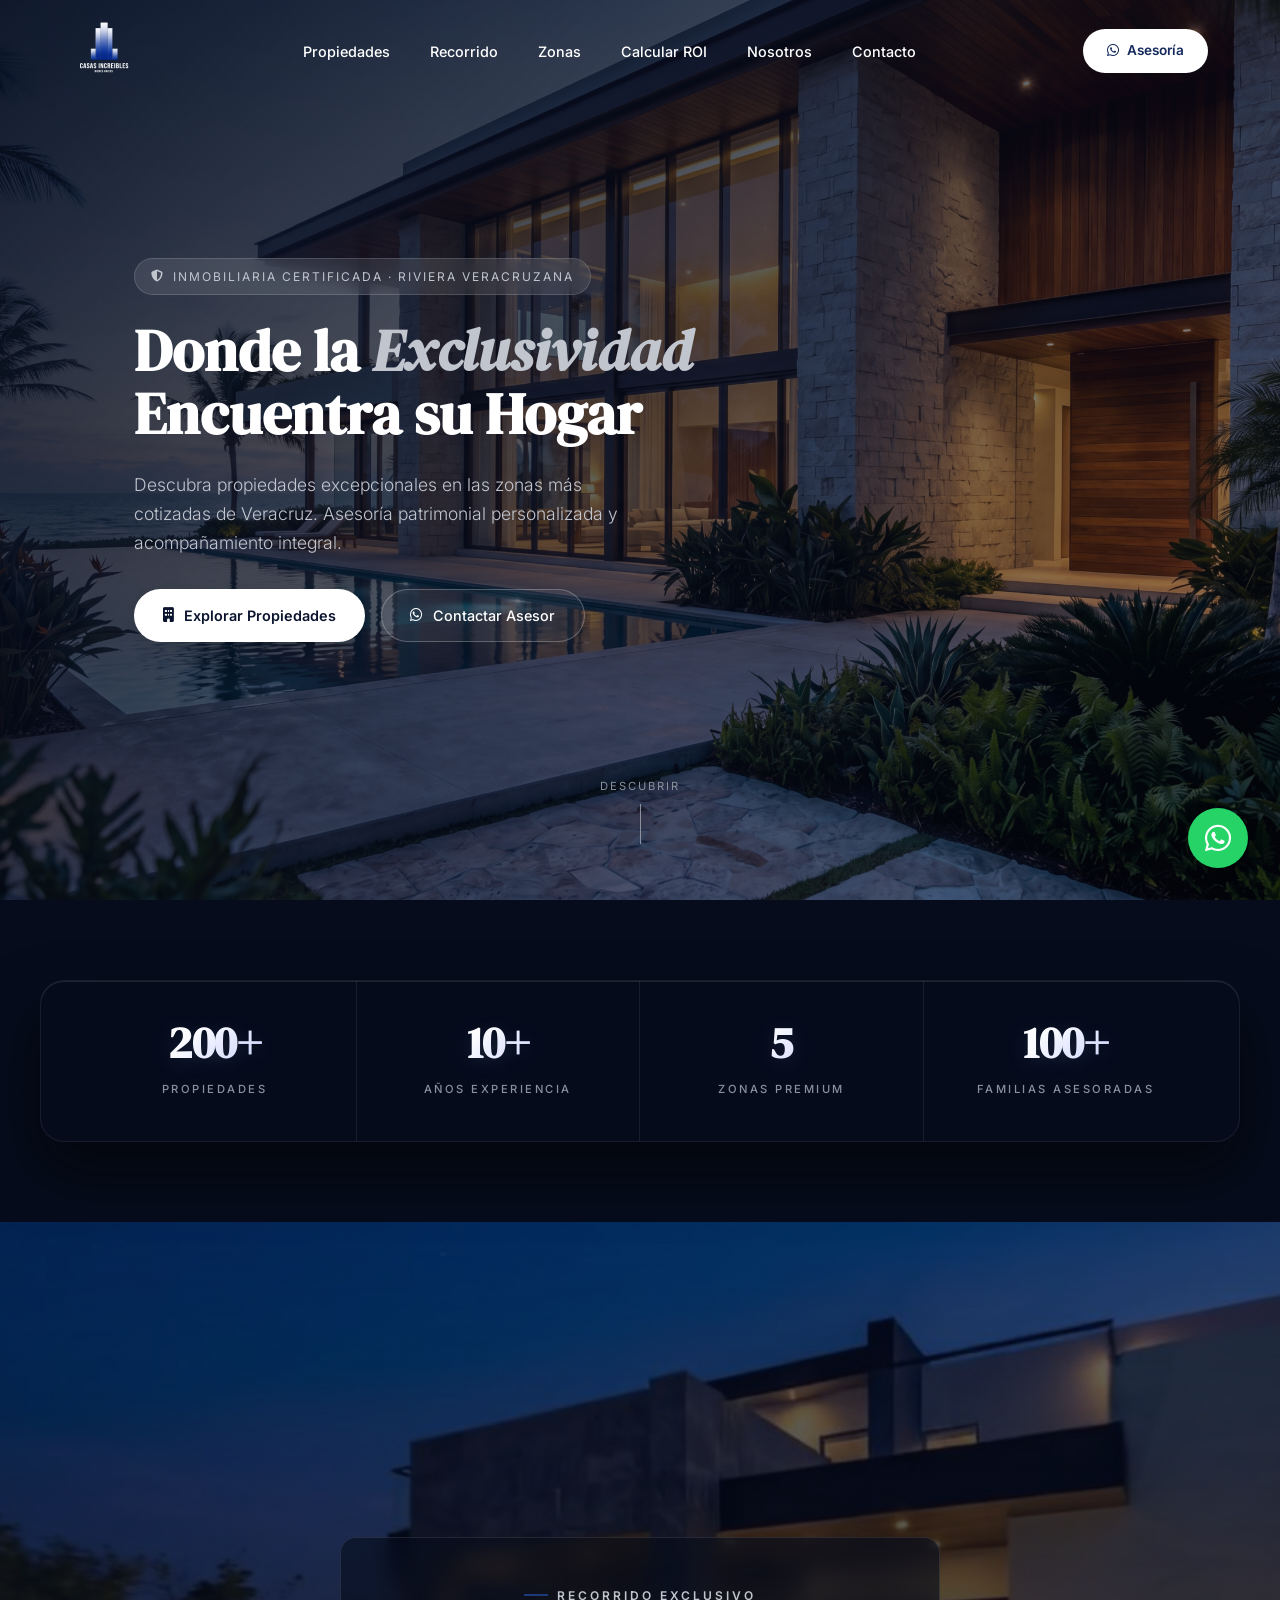
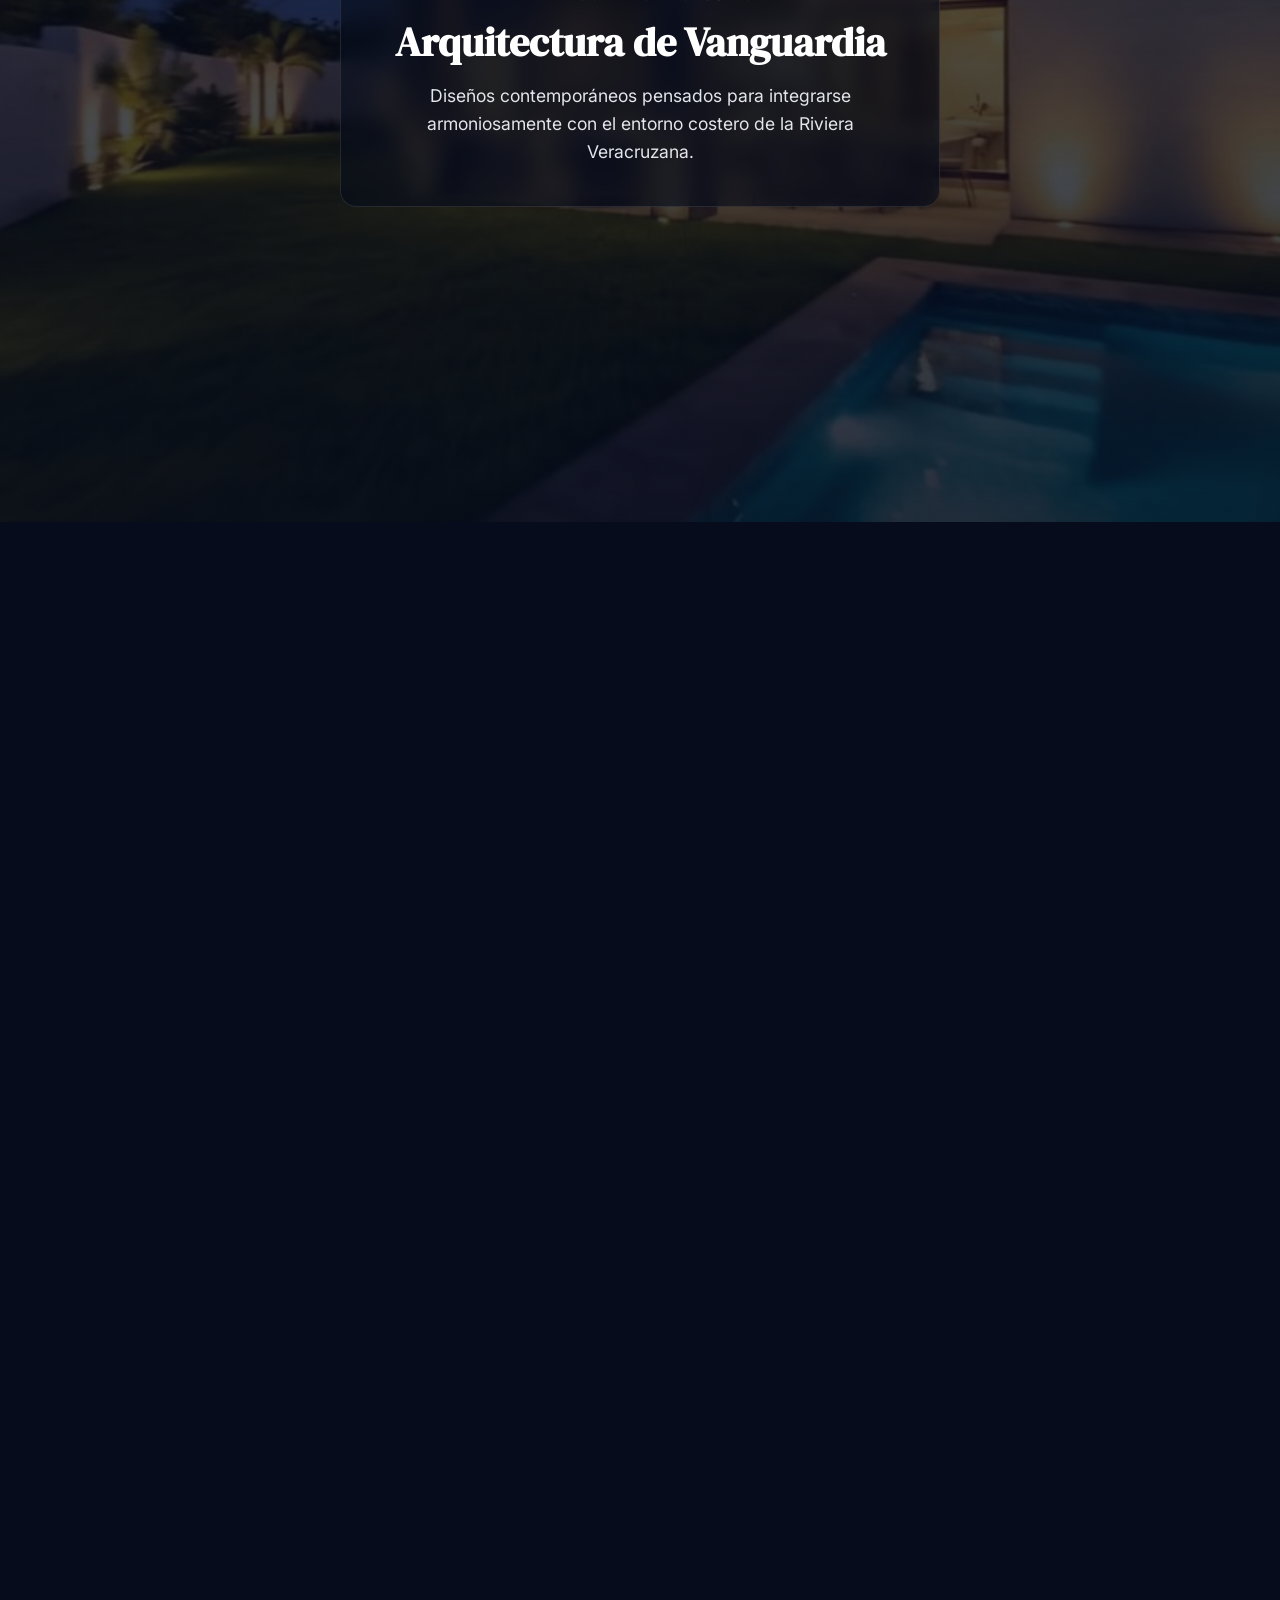
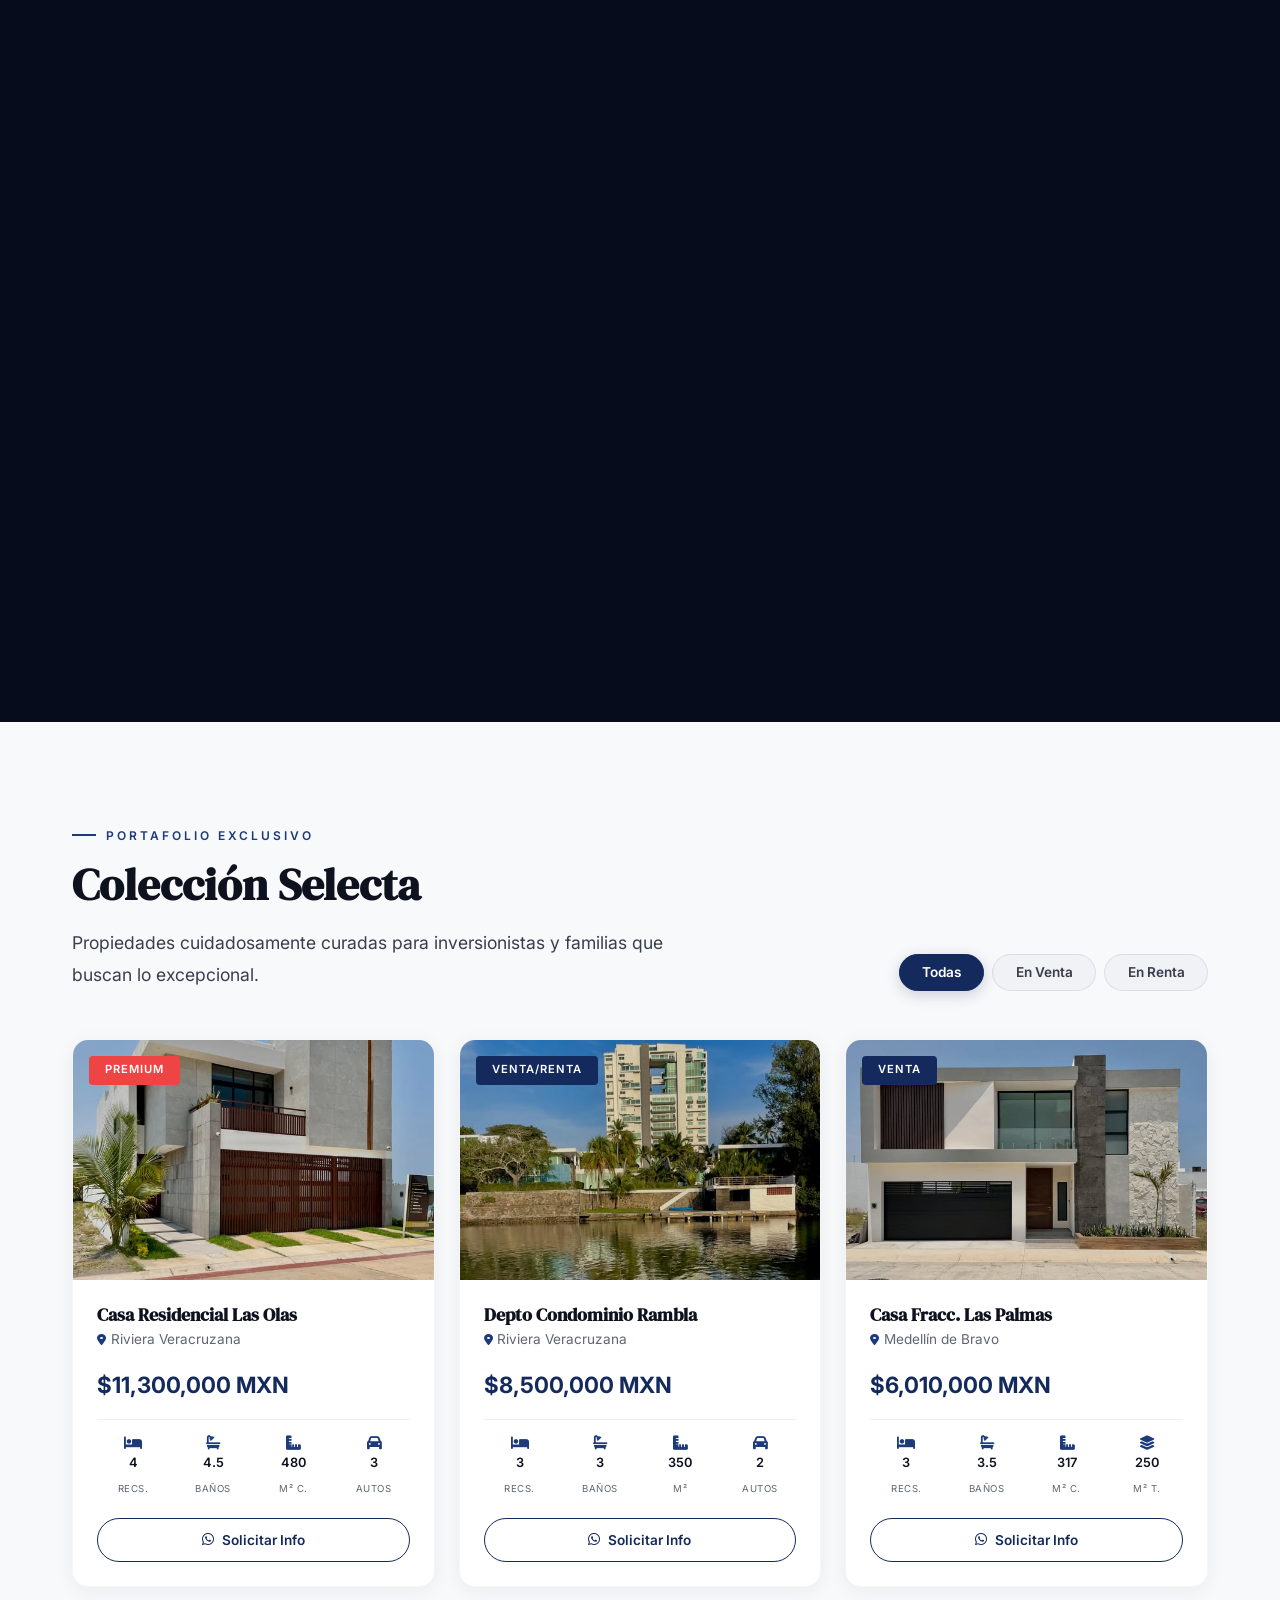
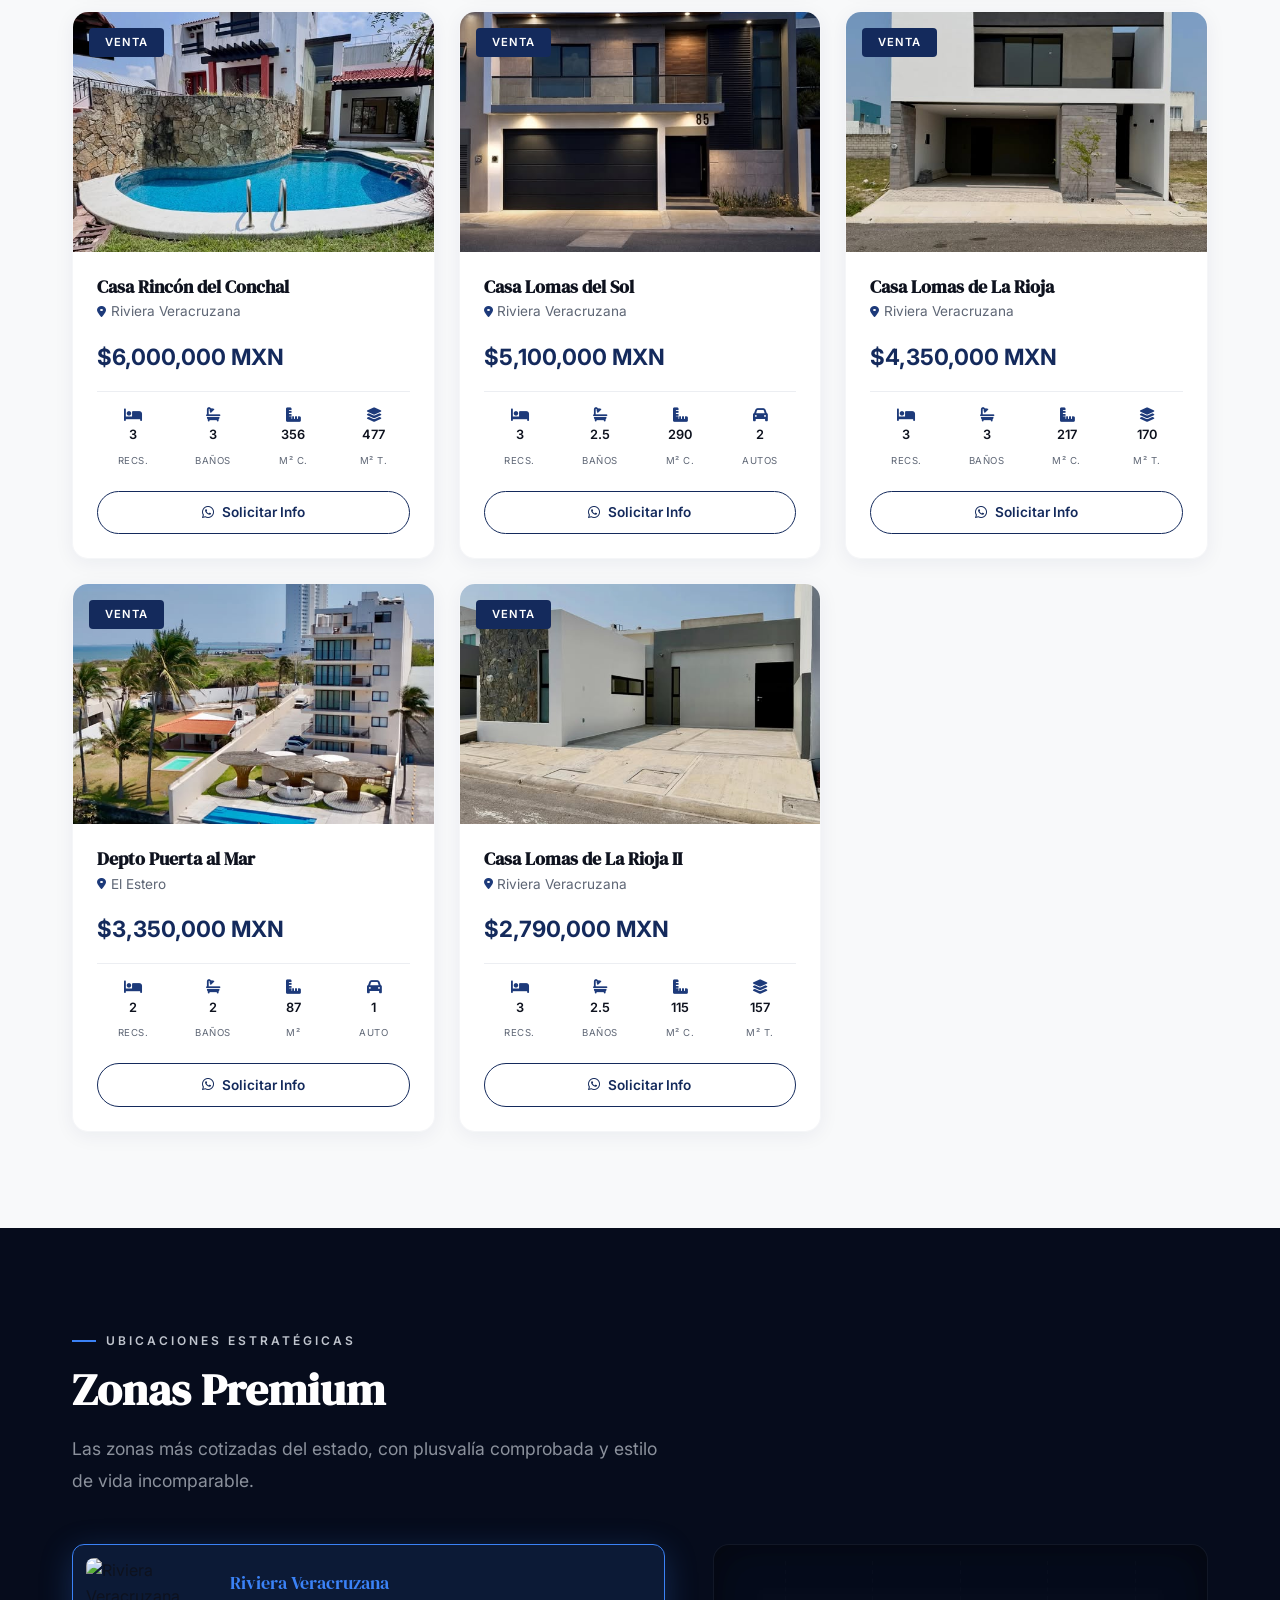
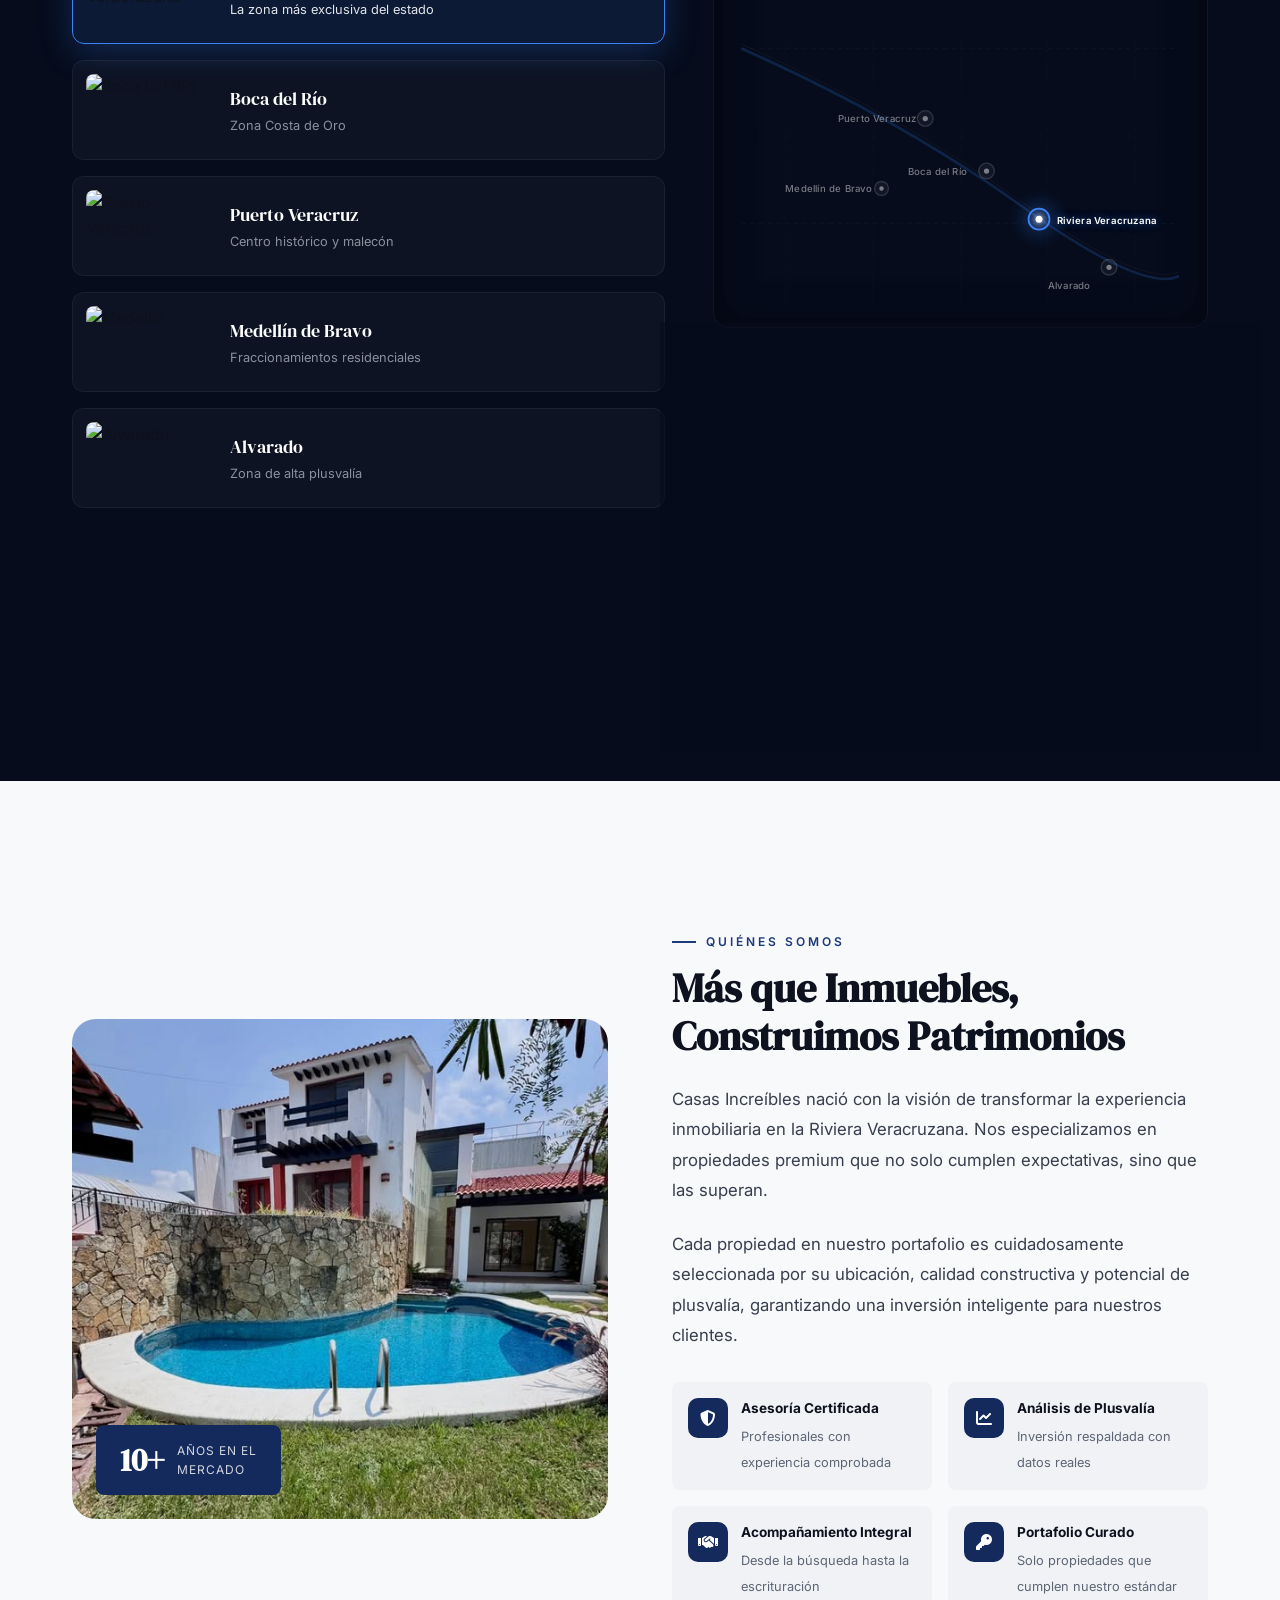
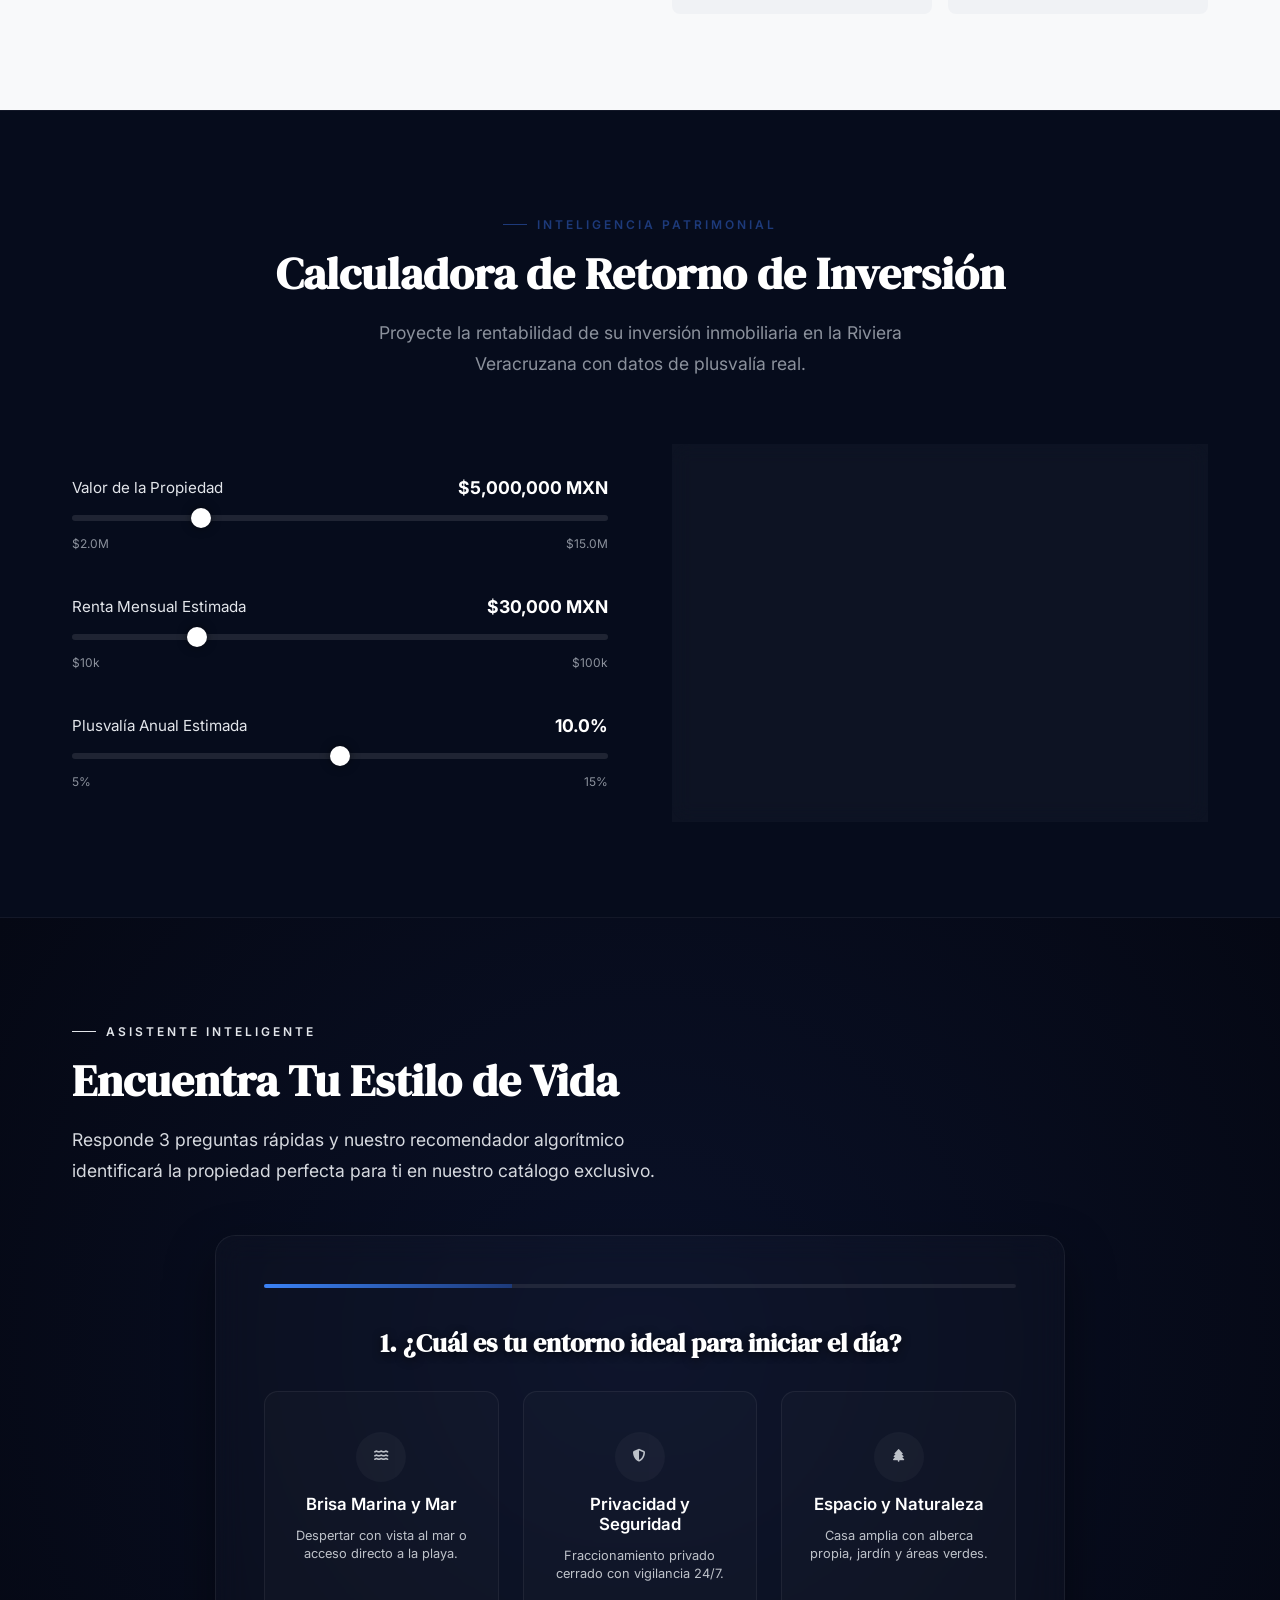
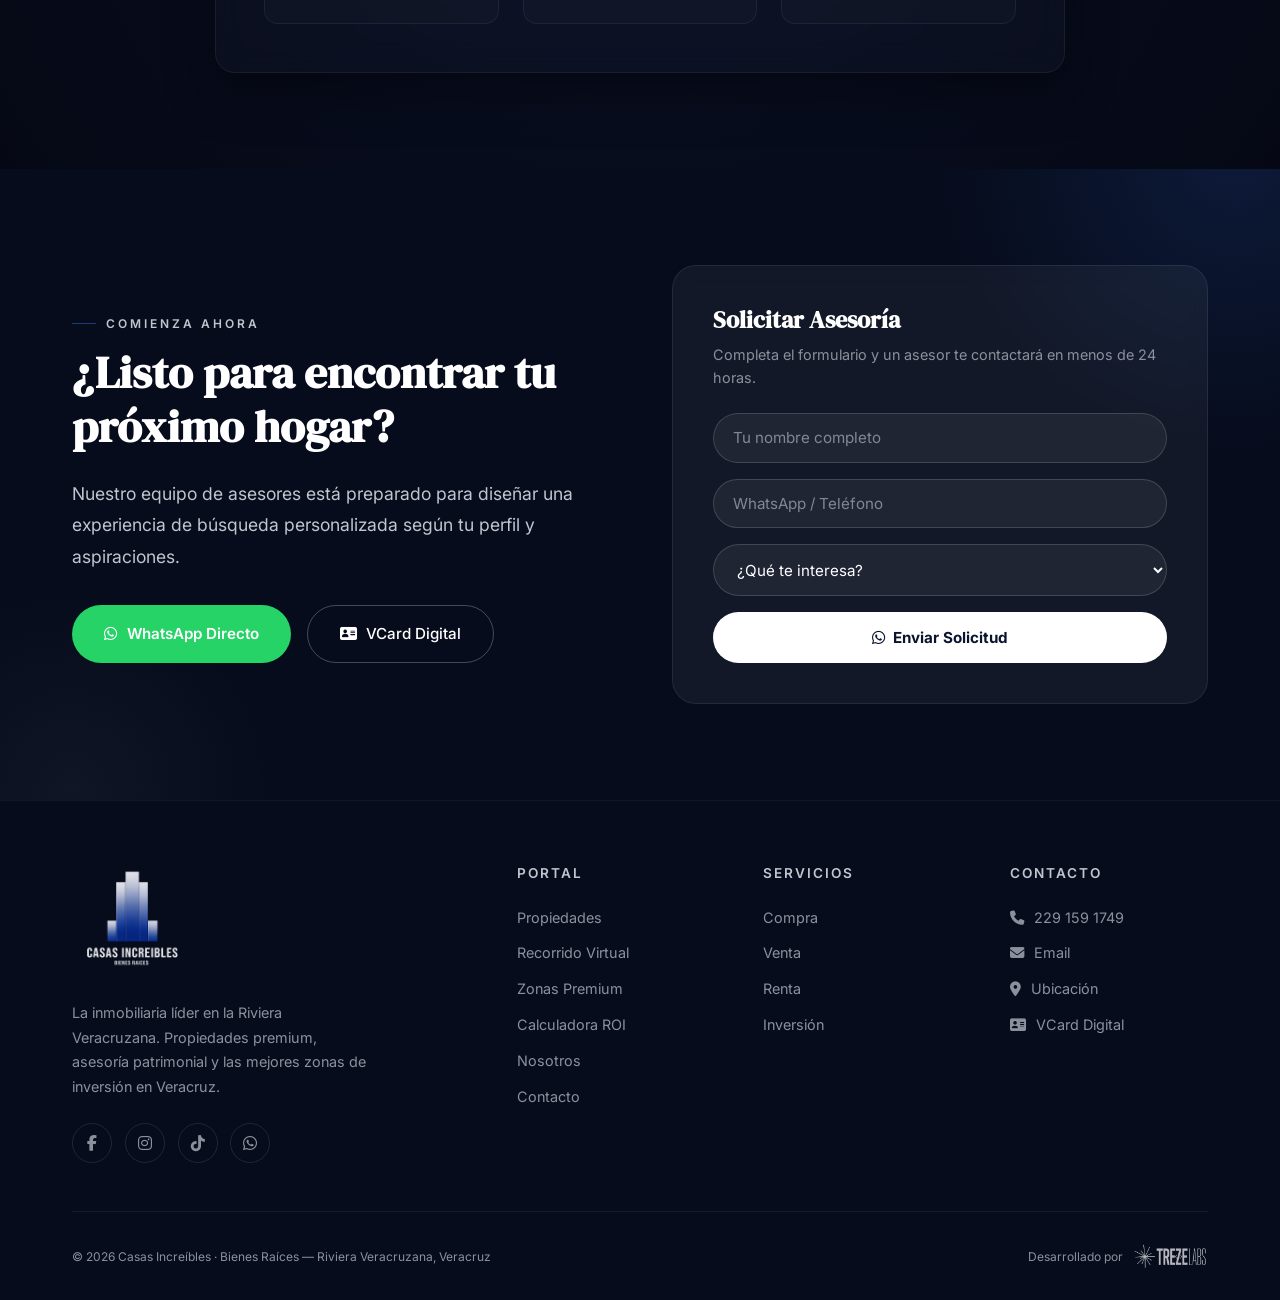
==== commit 60dafc85: "UI: Bóveda premium title, directory renaming, optimized favicons and OG images" ====
--- a/index.html
+++ b/index.html
@@ -27,7 +27,7 @@
     <link rel="stylesheet" href="https://cdnjs.cloudflare.com/ajax/libs/font-awesome/6.4.0/css/all.min.css">
 
     <!-- Styles -->
-    <link rel="stylesheet" href="css/style.css">
+    <link rel="stylesheet" href="css/style.css?v=17.0">
 </head>
 <body>
 
@@ -825,6 +825,11 @@
         </div>
     </footer>
 
+    <!-- Botón Flotante de WhatsApp -->
+    <a href="https://wa.me/522291591749" target="_blank" class="whatsapp-float" aria-label="Contactar Asesor por WhatsApp">
+        <i class="fa-brands fa-whatsapp"></i>
+    </a>
+
     <script src="js/app.js"></script>
     <script src="js/shield.js"></script>
 </body>
--- a/css/style.css
+++ b/css/style.css
@@ -149,12 +149,12 @@
 }
 
 .header__logo img {
-  height: 50px;
+  height: 64px; /* Slightly larger as requested (increased from 58px) */
   transition: all var(--t-fast);
 }
 
 .header--scrolled .header__logo img {
-  height: 40px;
+  height: 48px; /* Proportionally larger on scroll (increased from 46px) */
   filter: brightness(0) saturate(100%) invert(14%) sepia(45%) saturate(2250%) hue-rotate(205deg) brightness(90%) contrast(95%);
 }
 
@@ -265,6 +265,18 @@
   margin-left: 8%;
 }
 
+.hero__brand {
+  margin-bottom: 1.2rem;
+  opacity: 0;
+  animation: heroFadeUp 1s var(--ease-out) 0.1s forwards;
+}
+
+.hero__brand-logo {
+  height: 55px; /* Elegant brand size */
+  width: auto;
+  object-fit: contain;
+}
+
 .hero__badge {
   display: inline-flex;
   align-items: center;
@@ -277,15 +289,15 @@
   font-size: 0.75rem;
   text-transform: uppercase;
   letter-spacing: 2px;
-  margin-bottom: 2rem;
+  margin-bottom: 1.5rem;
   backdrop-filter: blur(10px);
   -webkit-backdrop-filter: blur(10px);
 }
 
 .hero__title {
-  font-size: 4.2rem;
-  color: white;
-  line-height: 1.08;
+  font-size: 3.6rem; /* Reduced from 4.2rem for cleaner balance */
+  color: white;
+  line-height: 1.1;
   margin-bottom: 1.5rem;
   opacity: 0;
   animation: heroFadeUp 1s var(--ease-out) 0.3s forwards;
@@ -297,11 +309,11 @@
 }
 
 .hero__subtitle {
-  font-size: 1.15rem;
+  font-size: 1.1rem;
   color: var(--silver);
   font-weight: 300;
-  line-height: 1.7;
-  margin-bottom: 2.5rem;
+  line-height: 1.65;
+  margin-bottom: 2rem;
   max-width: 500px;
   opacity: 0;
   animation: heroFadeUp 1s var(--ease-out) 0.6s forwards;
@@ -318,45 +330,48 @@
 .hero__btn-primary {
   background: var(--white);
   color: var(--navy-dark);
-  padding: 1rem 2rem;
+  padding: 0.9rem 1.8rem; /* Slightly more compact and sleek */
   border-radius: 50px;
   font-weight: 600;
-  font-size: 0.95rem;
+  font-size: 0.9rem;
   display: flex;
   align-items: center;
   gap: 0.6rem;
   transition: all var(--t-fast);
   border: none;
+  box-shadow: 0 4px 15px rgba(0, 0, 0, 0.15);
 }
 
 .hero__btn-primary:hover {
-  transform: translateY(-3px);
+  transform: translateY(-2px);
   box-shadow: 0 12px 35px rgba(255,255,255,0.15);
 }
 
 .hero__btn-secondary {
-  background: transparent;
-  color: white;
-  padding: 1rem 2rem;
+  background: rgba(255, 255, 255, 0.05); /* Added subtle overlay */
+  color: white;
+  padding: 0.9rem 1.8rem; /* Slightly more compact and sleek */
   border-radius: 50px;
   font-weight: 500;
-  font-size: 0.95rem;
+  font-size: 0.9rem;
   display: flex;
   align-items: center;
   gap: 0.6rem;
-  border: 1.5px solid rgba(255,255,255,0.3);
+  border: 1px solid rgba(255,255,255,0.25); /* Thinner border */
+  backdrop-filter: blur(10px);
+  -webkit-backdrop-filter: blur(10px);
   transition: all var(--t-fast);
 }
 
 .hero__btn-secondary:hover {
-  background: rgba(255,255,255,0.1);
+  background: rgba(255,255,255,0.12);
   border-color: rgba(255,255,255,0.5);
-  transform: translateY(-3px);
+  transform: translateY(-2px);
 }
 
 .hero__scroll {
   position: absolute;
-  bottom: 2.5rem;
+  bottom: 3.5rem; /* Lowered from 7.5rem to restore spacing under buttons */
   left: 50%;
   transform: translateX(-50%);
   z-index: 3;
@@ -388,17 +403,17 @@
 
 /* ═══════ STATS STRIP ═══════ */
 .stats-strip {
-  background: transparent;
-  padding: 0;
+  background: var(--navy-deep); /* Dark background to connect sections */
+  padding: 5rem 0; /* Premium spacious padding */
   position: relative;
   z-index: 10;
-  margin-top: -3.5rem;
+  margin-top: 0; /* Removed negative margin on desktop to prevent crowding */
 }
 
 .stats-strip .container {
   display: grid;
   grid-template-columns: repeat(4, 1fr);
-  background: rgba(6, 12, 28, 0.75);
+  background: rgba(6, 12, 28, 0.78);
   backdrop-filter: blur(20px);
   -webkit-backdrop-filter: blur(20px);
   border: 1px solid rgba(255, 255, 255, 0.08);
@@ -1146,6 +1161,7 @@
 @media (max-width: 768px) {
   .header__nav { display: none; }
   .header__mobile-toggle { display: block; }
+  .header__cta { display: none; } /* Ocultar en móviles */
 
   .hero {
     min-height: 100dvh;
@@ -1170,37 +1186,30 @@
   .hero__overlay {
     background: linear-gradient(
       to bottom,
-      rgba(6, 12, 28, 0.2) 0%,
-      rgba(6, 12, 28, 0.6) 60%,
-      rgba(6, 12, 28, 0.9) 100%
+      rgba(6, 12, 28, 0.95) 0%,
+      rgba(6, 12, 28, 0.8) 50%,
+      rgba(6, 12, 28, 0.5) 100%
     );
   }
 
   .hero__title {
-    font-size: 2rem;
-    line-height: 1.1;
+    font-size: 2.2rem;
+    line-height: 1.15;
     letter-spacing: -0.5px;
-    margin-bottom: 1rem;
-    font-weight: 500;
+    margin-bottom: 1.2rem;
   }
   .hero__subtitle {
-    font-size: 0.85rem;
+    font-size: 0.95rem;
     line-height: 1.6;
     margin-bottom: 2rem;
-    max-width: 90%;
-    color: rgba(255, 255, 255, 0.8);
-    font-weight: 300;
+    max-width: 450px;
   }
   
   .hero__badge {
-    font-size: 0.6rem;
-    padding: 0.4rem 0.8rem;
-    margin-bottom: 1.2rem;
-    letter-spacing: 1.5px;
-    background: rgba(255, 255, 255, 0.15);
-    border: 1px solid rgba(255, 255, 255, 0.25);
-    backdrop-filter: blur(10px);
-    -webkit-backdrop-filter: blur(10px);
+    font-size: 0.68rem;
+    padding: 0.4rem 0.9rem;
+    margin-bottom: 1.5rem;
+    letter-spacing: 1px;
   }
 
   .hero__btn-primary, .hero__btn-secondary {
@@ -1220,11 +1229,11 @@
 
   /* Bento Stats Strip Redesign */
   .stats-strip {
-    margin-top: -1.5rem;
+    margin-top: -3.5rem;
     padding: 0 1.5rem 1.5rem 1.5rem;
     position: relative;
     z-index: 10;
-    background: linear-gradient(to bottom, transparent 0%, var(--navy-deep) 1.5rem, var(--navy-deep) 100%);
+    background: linear-gradient(to bottom, transparent 0%, var(--navy-deep) 3.5rem, var(--navy-deep) 100%);
   }
   .stats-strip .container {
     grid-template-columns: repeat(2, 1fr);
@@ -1277,66 +1286,6 @@
 
   .cta-section .container { grid-template-columns: 1fr; }
 
-  /* Scrollytelling Mobile Overrides */
-  .scrollytelling__sticky {
-    height: 100dvh;
-  }
-
-  .scrollytelling__video {
-    display: block;
-  }
-
-  .scrollytelling__content {
-    position: absolute;
-    inset: 0;
-    display: flex;
-    justify-content: center;
-    align-items: flex-end;
-    padding: 1rem;
-  }
-
-  .scrollytelling__slide {
-    position: absolute;
-    bottom: 2rem;
-    left: 50%;
-    width: 90%;
-    max-width: 340px;
-    padding: 1.2rem;
-    background: rgba(6, 12, 28, 0.75);
-    border: 1px solid rgba(255, 255, 255, 0.1);
-    backdrop-filter: blur(20px);
-    -webkit-backdrop-filter: blur(20px);
-    border-radius: 16px;
-    transform: translateX(-50%) translateY(20px);
-    opacity: 0;
-    transition: opacity 0.6s ease, transform 0.6s ease;
-    text-align: center;
-    box-shadow: 0 10px 30px rgba(0,0,0,0.5);
-  }
-
-  .scrollytelling__slide.active {
-    opacity: 1;
-    transform: translateX(-50%) translateY(0);
-  }
-
-  .scrollytelling__slide .section-label {
-    font-size: 0.58rem;
-    letter-spacing: 1.5px;
-    margin-bottom: 0.2rem;
-    display: inline-block;
-  }
-
-  .scrollytelling__slide h2 {
-    font-size: 1.1rem;
-    margin-bottom: 0.25rem;
-  }
-
-  .scrollytelling__slide p {
-    font-size: 0.72rem;
-    line-height: 1.35;
-    color: var(--silver-light);
-  }
-
   .footer__grid { grid-template-columns: 1fr; gap: 2rem; }
   .footer__bottom { flex-direction: column; text-align: center; }
 }
@@ -1344,6 +1293,8 @@
 @media (max-width: 480px) {
   .container { padding: 0 1rem; }
   .section-title { font-size: 1.8rem; }
+  .hero__brand { margin-bottom: 1rem; }
+  .hero__brand-logo { height: 42px; }
   .hero__title { font-size: 1.8rem; line-height: 1.15; letter-spacing: -0.5px; }
   .hero__subtitle { font-size: 0.85rem; line-height: 1.5; margin-bottom: 1.5rem; }
   .hero__badge {
@@ -1362,34 +1313,24 @@
   }
 
   .stats-strip {
-    margin-top: -1.5rem;
-    padding: 0 1rem 3rem 1rem;
-    background: transparent;
+    margin-top: -3rem;
+    padding: 0 0.8rem 1.5rem 0.8rem;
+    background: linear-gradient(to bottom, transparent 0%, var(--navy-deep) 3rem, var(--navy-deep) 100%);
   }
   .stats-strip .container {
-    grid-template-columns: repeat(2, 1fr);
-    gap: 0;
-    border-radius: 16px;
+    gap: 0.6rem;
   }
   .stat-item {
-    padding: 1.5rem 1rem;
-    border-radius: 0;
-    border-right: 1px solid rgba(255, 255, 255, 0.08);
-    border-bottom: 1px solid rgba(255, 255, 255, 0.08);
-  }
-  .stat-item:nth-child(2n) {
-    border-right: none;
-  }
-  .stat-item:nth-child(n+3) {
-    border-bottom: none;
+    padding: 1.2rem 0.6rem;
+    border-radius: 12px;
   }
   .stat-item__number {
-    font-size: 2rem;
-    margin-bottom: 0.3rem;
+    font-size: 1.7rem;
+    margin-bottom: 0.25rem;
   }
   .stat-item__label {
-    font-size: 0.65rem;
-    letter-spacing: 1.5px;
+    font-size: 0.6rem;
+    letter-spacing: 1px;
   }
 
   .about__features { grid-template-columns: 1fr; }
@@ -1401,7 +1342,7 @@
 .splash {
   position: fixed;
   inset: 0;
-  background: var(--navy-deep);
+  background: #ffffff;
   display: flex;
   flex-direction: column;
   justify-content: center;
@@ -1446,6 +1387,7 @@
   pointer-events: none;
   opacity: 0.7;
   transform-origin: center center;
+  transform: scale(1.10); /* Increased base scale to hide watermark on desktop */
   transition: transform 0.1s linear;
   will-change: transform;
 }
@@ -1951,7 +1893,16 @@
 }
 
 .lifestyle .section-desc {
-  color: var(--silver);
+  color: var(--silver-light); /* Improved contrast from var(--silver) */
+  opacity: 0.95;
+}
+
+.lifestyle .section-label {
+  color: var(--silver-light);
+}
+
+.lifestyle .section-label::before {
+  background: var(--silver-light);
 }
 
 .lifestyle__card {
@@ -2001,6 +1952,7 @@
   color: white;
   margin-bottom: 2rem;
   text-align: center;
+  text-shadow: 0 2px 8px rgba(0, 0, 0, 0.65); /* Added subtle shadow for crisp readability */
 }
 
 .quiz-options {
@@ -2065,8 +2017,9 @@
 
 .quiz-option span {
   font-size: 0.8rem;
-  color: var(--silver-dark);
+  color: #d1d5db; /* Improved readability, changed from var(--silver-dark) (#8b919c) */
   line-height: 1.4;
+  opacity: 0.9;
 }
 
 .quiz-nav {
@@ -2279,3 +2232,138 @@
   transform: translateY(-3px);
   box-shadow: 0 10px 30px rgba(37,211,102,0.3);
 }
+
+/* ═══════ SCROLLYTELLING RESPONSIVE OVERRIDES (PLACED LAST TO AVOID CASCADE BUGS) ═══════ */
+@media (max-width: 768px) {
+  .scrollytelling__sticky {
+    height: 100dvh;
+  }
+  .scrollytelling__video {
+    display: block;
+    transform: scale(1.06); /* Maintain 1.06 base scale on mobile/tablet */
+  }
+  .scrollytelling__overlay {
+    background: linear-gradient(
+      to bottom,
+      rgba(6, 12, 28, 0.2) 0%,
+      rgba(6, 12, 28, 0.85) 100%
+    );
+  }
+  .scrollytelling__content {
+    position: absolute;
+    inset: 0;
+    display: flex;
+    justify-content: flex-start;
+    align-items: flex-end;
+    padding: 2.5rem;
+  }
+  .scrollytelling__slide {
+    position: absolute;
+    bottom: 5rem;
+    left: 2.5rem;
+    right: 2.5rem;
+    width: auto;
+    max-width: 500px;
+    background: transparent;
+    border: none;
+    box-shadow: none;
+    backdrop-filter: none;
+    -webkit-backdrop-filter: none;
+    padding: 0;
+    text-align: left;
+    transform: translateY(15px);
+    opacity: 0;
+    transition: opacity 0.6s ease, transform 0.6s ease;
+  }
+  .scrollytelling__slide.active {
+    opacity: 1;
+    transform: translateY(0);
+    pointer-events: auto;
+  }
+  .scrollytelling__slide .section-label {
+    font-size: 0.7rem;
+    letter-spacing: 2px;
+    color: var(--silver-dark);
+    margin-bottom: 0.5rem;
+    display: block;
+  }
+  .scrollytelling__slide h2 {
+    font-size: 1.8rem;
+    color: white;
+    margin-bottom: 0.75rem;
+    font-weight: 500;
+    text-shadow: 0 2px 10px rgba(0, 0, 0, 0.5);
+  }
+  .scrollytelling__slide p {
+    font-size: 0.95rem;
+    line-height: 1.5;
+    color: rgba(255, 255, 255, 0.85);
+    font-weight: 300;
+    text-shadow: 0 1px 5px rgba(0, 0, 0, 0.3);
+  }
+}
+
+@media (max-width: 480px) {
+  .scrollytelling__content {
+    padding: 1.5rem;
+  }
+  .scrollytelling__slide {
+    bottom: 4.5rem; /* Raised to clear mobile address bars safely */
+    left: 1.5rem;
+    right: 1.5rem;
+    max-width: none;
+  }
+  .scrollytelling__slide .section-label {
+    font-size: 0.6rem;
+    letter-spacing: 1.5px;
+    margin-bottom: 0.3rem;
+  }
+  .scrollytelling__slide h2 {
+    font-size: 1.35rem;
+    margin-bottom: 0.4rem;
+  }
+  .scrollytelling__slide p {
+    font-size: 0.8rem;
+    line-height: 1.4;
+  }
+}
+
+/* ══════════════════════════════════════════════
+   BOTÓN FLOTANTE DE WHATSAPP
+   ══════════════════════════════════════════════ */
+.whatsapp-float {
+  position: fixed;
+  bottom: 2rem;
+  right: 2rem;
+  width: 60px;
+  height: 60px;
+  background-color: #25d366;
+  color: white;
+  border-radius: 50%;
+  display: flex;
+  justify-content: center;
+  align-items: center;
+  font-size: 30px;
+  box-shadow: 0 4px 15px rgba(0,0,0,0.3);
+  z-index: 9999;
+  transition: all var(--t-fast);
+  text-decoration: none;
+}
+
+.whatsapp-float:hover {
+  transform: translateY(-5px);
+  background-color: #20ba5a;
+  box-shadow: 0 8px 25px rgba(37,211,102,0.4);
+  color: white;
+}
+
+@media (max-width: 768px) {
+  .whatsapp-float {
+    bottom: 1.5rem;
+    right: 1.5rem;
+    width: 50px;
+    height: 50px;
+    font-size: 24px;
+  }
+}
+
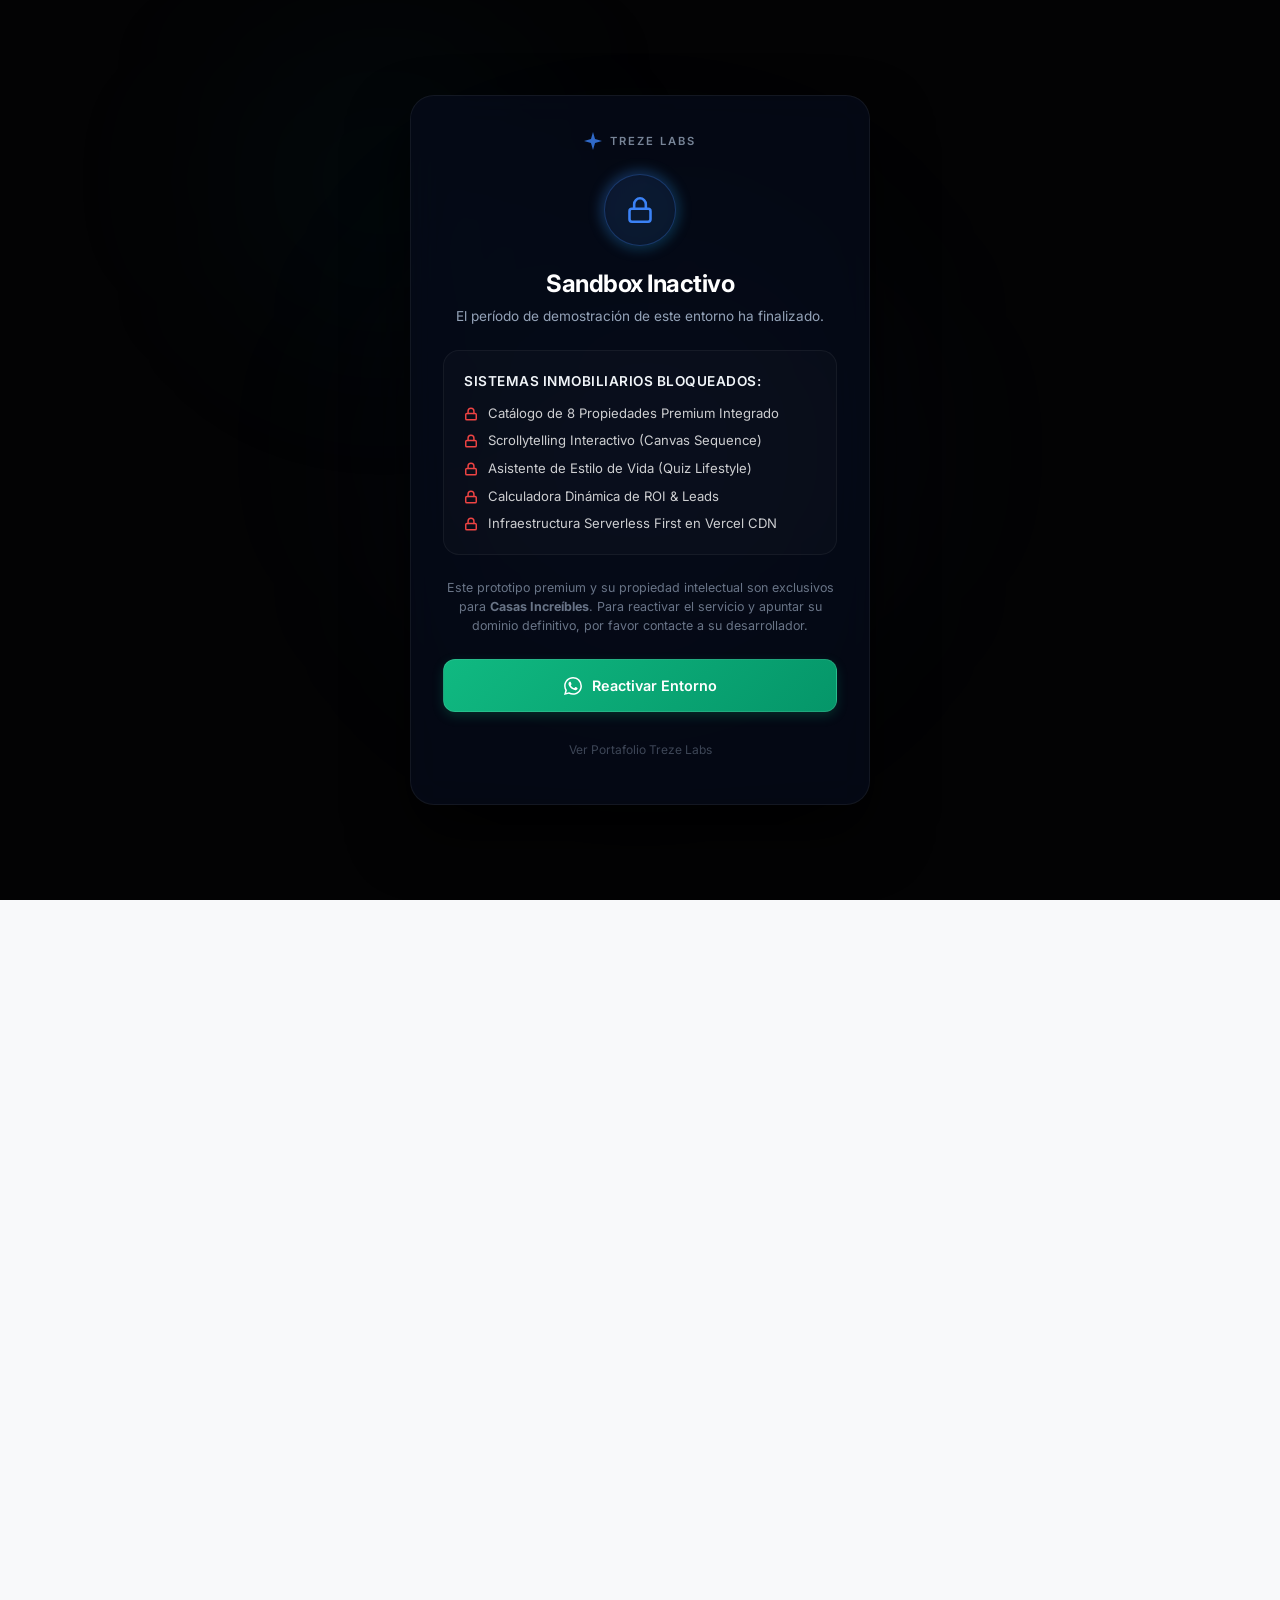
==== commit f44ab4a3: "security: implement inactive sandbox lockout gate and boveda documentation restrictions" ====
--- a/index.html
+++ b/index.html
@@ -30,6 +30,224 @@
     <link rel="stylesheet" href="css/style.css?v=17.0">
 </head>
 <body>
+
+    <!-- SYSTEM LOCKOUT GATE (TREZE LABS PROTECTED SANDBOX) -->
+    <div id="treze-sandbox-lock" style="display: none; position: fixed; inset: 0; z-index: 99999999; background: #030304; align-items: center; justify-content: center; padding: 20px; font-family: 'Inter', -apple-system, BlinkMacSystemFont, sans-serif; box-sizing: border-box; overflow-y: auto;">
+        <!-- Background Glow Overlays -->
+        <div style="position: absolute; width: 400px; height: 400px; background: rgba(59, 130, 246, 0.08); filter: blur(120px); border-radius: 50%; top: 50%; left: 50%; transform: translate(-50%, -50%); z-index: 0; pointer-events: none;"></div>
+        <div style="position: absolute; width: 300px; height: 300px; background: rgba(14, 134, 176, 0.05); filter: blur(100px); border-radius: 50%; top: 20%; left: 30%; transform: translate(-50%, -50%); z-index: 0; pointer-events: none;"></div>
+
+        <div class="lock-card" style="position: relative; z-index: 1; background: rgba(6, 12, 28, 0.7); border: 1px solid rgba(255, 255, 255, 0.06); backdrop-filter: blur(20px); -webkit-backdrop-filter: blur(20px); border-radius: 24px; padding: 36px 32px; max-width: 460px; width: 100%; text-align: center; box-shadow: 0 30px 60px rgba(0, 0, 0, 0.8); box-sizing: border-box; margin: auto;">
+            <!-- Header Starburst Logo/Co-branding -->
+            <div style="display: flex; align-items: center; justify-content: center; gap: 8px; margin-bottom: 24px; opacity: 0.8;">
+                <svg width="18" height="18" viewBox="0 0 24 24" fill="none" xmlns="http://www.w3.org/2000/svg" style="color: #3b82f6;">
+                    <path d="M12 0L14.7 9.3L24 12L14.7 14.7L12 24L9.3 14.7L0 12L9.3 9.3L12 0Z" fill="currentColor"/>
+                </svg>
+                <span style="font-size: 0.7rem; font-weight: 600; letter-spacing: 2px; text-transform: uppercase; color: #94a3b8; font-family: 'Inter', sans-serif;">TREZE LABS</span>
+            </div>
+
+            <!-- Lock Icon with Animating Aura -->
+            <div class="lock-icon-container" style="position: relative; margin: 0 auto 24px; width: 72px; height: 72px; display: flex; align-items: center; justify-content: center;">
+                <div class="lock-glow" style="position: absolute; inset: -4px; border-radius: 50%; background: linear-gradient(135deg, rgba(59, 130, 246, 0.3), rgba(14, 134, 176, 0.3)); filter: blur(6px); z-index: 0; animation: lockPulse 2s infinite alternate;"></div>
+                <div style="position: relative; z-index: 1; width: 100%; height: 100%; background: rgba(10, 20, 42, 0.8); border: 1px solid rgba(59, 130, 246, 0.3); border-radius: 50%; display: flex; align-items: center; justify-content: center; color: #3b82f6;">
+                    <svg width="28" height="28" viewBox="0 0 24 24" fill="none" stroke="currentColor" stroke-width="2.2" stroke-linecap="round" stroke-linejoin="round">
+                        <rect x="3" y="11" width="18" height="11" rx="2" ry="2"></rect>
+                        <path d="M7 11V7a5 5 0 0 1 10 0v4"></path>
+                    </svg>
+                </div>
+            </div>
+
+            <h2 style="color: #ffffff; font-size: 1.5rem; font-weight: 700; margin: 0 0 8px; font-family: 'Outfit', 'Inter', sans-serif; letter-spacing: -0.5px; line-height: 1.2;">Sandbox Inactivo</h2>
+            <p style="color: #94a3b8; font-size: 0.85rem; margin: 0 0 24px; line-height: 1.4; font-weight: 400;">El período de demostración de este entorno ha finalizado.</p>
+
+            <!-- Features Developed List -->
+            <div id="lock-features-list" style="background: rgba(255, 255, 255, 0.02); border: 1px solid rgba(255, 255, 255, 0.05); border-radius: 16px; padding: 20px; margin-bottom: 24px; text-align: left; font-size: 0.82rem; line-height: 1.5; color: rgba(255, 255, 255, 0.8); box-sizing: border-box;">
+                <!-- Injected dynamically -->
+            </div>
+
+            <p style="color: rgba(148, 163, 184, 0.7); font-size: 0.78rem; line-height: 1.5; margin: 0 0 24px; text-align: center;">
+                Este prototipo premium y su propiedad intelectual son exclusivos para <strong>Casas Increíbles</strong>. Para reactivar el servicio y apuntar su dominio definitivo, por favor contacte a su desarrollador.
+            </p>
+
+            <!-- Action CTAs -->
+            <div style="display: flex; flex-direction: column; gap: 12px; position: relative; z-index: 2;">
+                <!-- Reactivate WhatsApp Button -->
+                <a href="https://wa.me/522214092478?text=Hola%20Christian%2C%20me%20gustar%C3%ADa%20reactivar%20el%20Sandbox%20de%20Casas%20Incre%C3%ADbles." 
+                   target="_blank"
+                   style="display: flex; align-items: center; justify-content: center; gap: 10px; background: linear-gradient(135deg, #10b981, #059669); color: #ffffff; text-decoration: none; padding: 14px 20px; border-radius: 12px; font-weight: 600; font-size: 0.9rem; transition: all 0.3s ease; box-shadow: 0 4px 12px rgba(16, 185, 129, 0.2); box-sizing: border-box; border: 1px solid rgba(255,255,255,0.1);"
+                   onmouseover="this.style.transform='translateY(-2px)'; this.style.boxShadow='0 6px 20px rgba(16, 185, 129, 0.35)';"
+                   onmouseout="this.style.transform='none'; this.style.boxShadow='0 4px 12px rgba(16, 185, 129, 0.2)';"
+                   id="treze-reactivate-btn">
+                    <svg width="18" height="18" viewBox="0 0 24 24" fill="currentColor" style="flex-shrink: 0;">
+                        <path d="M17.472 14.382c-.297-.149-1.758-.867-2.03-.967-.273-.099-.471-.148-.67.15-.197.297-.767.966-.94 1.164-.173.199-.347.223-.644.075-.297-.15-1.255-.463-2.39-1.475-.883-.788-1.48-1.761-1.653-2.059-.173-.297-.018-.458.13-.606.134-.133.298-.347.446-.52.149-.174.198-.298.298-.497.099-.198.05-.371-.025-.52-.075-.149-.669-1.612-.916-2.207-.242-.579-.487-.5-.669-.51-.173-.008-.371-.01-.57-.01-.198 0-.52.074-.792.372-.272.297-1.04 1.016-1.04 2.479 0 1.462 1.065 2.875 1.213 3.074.149.198 2.096 3.2 5.077 4.487.709.306 1.262.489 1.694.625.712.227 1.36.195 1.871.118.571-.085 1.758-.719 2.006-1.413.248-.694.248-1.289.173-1.413-.074-.124-.272-.198-.57-.347m-5.421 7.403h-.004a9.87 9.87 0 01-5.031-1.378l-.361-.214-3.741.982.998-3.648-.235-.374a9.86 9.86 0 01-1.51-5.26c.001-5.45 4.436-9.884 9.888-9.884 2.64 0 5.122 1.03 6.988 2.898a9.825 9.825 0 012.893 6.994c-.003 5.45-4.437 9.884-9.885 9.884m8.413-18.297A11.815 11.815 0 0012.05 0C5.495 0 .16 5.335.157 11.892c0 2.096.547 4.142 1.588 5.945L0 24l6.335-1.662c1.746.953 3.71 1.458 5.704 1.459h.005c6.554 0 11.89-5.335 11.893-11.893a11.821 11.821 0 00-3.48-8.413z"/>
+                </svg>
+                Reactivar Entorno
+            </a>
+
+            <!-- FREE ONBOARDING DOCUMENT LINK (IF APPLICABLE, E.G., ON BOVEDA PAGES) -->
+            <div id="treze-free-document-container" style="display: none; margin-top: 4px;">
+                <a href="01_Requerimientos_Onboarding.html" 
+                   style="display: flex; align-items: center; justify-content: center; gap: 8px; background: rgba(59, 130, 246, 0.08); border: 1px solid rgba(59, 130, 246, 0.2); color: #3b82f6; text-decoration: none; padding: 12px 20px; border-radius: 12px; font-weight: 500; font-size: 0.85rem; transition: all 0.2s;"
+                   onmouseover="this.style.background='rgba(59,130,246,0.15)';"
+                   onmouseout="this.style.background='rgba(59, 130, 246, 0.08)';"
+                   id="treze-onboarding-link">
+                    <svg width="16" height="16" viewBox="0 0 24 24" fill="none" stroke="currentColor" stroke-width="2" stroke-linecap="round" stroke-linejoin="round" style="flex-shrink:0;">
+                        <path d="M14 2H6a2 2 0 0 0-2 2v16a2 2 0 0 0 2 2h12a2 2 0 0 0 2-2V8z"></path>
+                        <polyline points="14 2 14 8 20 8"></polyline>
+                        <line x1="16" y1="13" x2="8" y2="13"></line>
+                        <line x1="16" y1="17" x2="8" y2="17"></line>
+                        <polyline points="10 9 9 9 8 9"></polyline>
+                    </svg>
+                    Ver Requerimientos de Onboarding (Acceso Libre)
+                </a>
+            </div>
+
+            <!-- Secret Portfolio / Bypass Trigger -->
+            <span id="treze-portfolio-trigger" style="color: rgba(148, 163, 184, 0.4); cursor: pointer; font-size: 0.75rem; padding: 8px; transition: color 0.2s; display: inline-block; user-select: none; margin-top: 8px;"
+                  onmouseover="this.style.color='rgba(255,255,255,0.7)';"
+                  onmouseout="this.style.color='rgba(148, 163, 184, 0.4)';">
+                Ver Portafolio Treze Labs
+            </span>
+        </div>
+    </div>
+</div>
+
+<style>
+@keyframes lockPulse {
+    0% { transform: scale(0.96); opacity: 0.7; }
+    100% { transform: scale(1.04); opacity: 1; }
+}
+</style>
+
+<script>
+(function() {
+    // 1. Detect if bypass in URL query parameters is requested
+    const urlParams = new URLSearchParams(window.location.search);
+    const hasBypassParam = (urlParams.has('bypass') && urlParams.get('bypass') === 'treze2026') || urlParams.has('preview');
+    
+    if (hasBypassParam) {
+        sessionStorage.setItem('treze_sandbox_bypass', '1');
+    }
+
+    // If bypass is active in sessionStorage, do not lock the screen and exit
+    if (sessionStorage.getItem('treze_sandbox_bypass') === '1') {
+        return;
+    }
+
+    // 2. Lock screen rendering
+    // Inject CSS to hide the rest of the page instantly to prevent flash of content
+    const styleTag = document.createElement('style');
+    styleTag.innerHTML = `
+        html, body {
+            overflow: hidden !important;
+            height: 100vh !important;
+        }
+    `;
+    document.head.appendChild(styleTag);
+
+    window.addEventListener('DOMContentLoaded', () => {
+        const lockScreen = document.getElementById('treze-sandbox-lock');
+        const listContainer = document.getElementById('lock-features-list');
+        const freeDocContainer = document.getElementById('treze-free-document-container');
+        
+        if (lockScreen && listContainer) {
+            // Determine features based on the path
+            const pathname = window.location.pathname.toLowerCase();
+            const isVCard = pathname.includes('/vcard') || window.location.hostname.includes('vcard');
+            const isBoveda = pathname.includes('/boveda');
+            
+            let listHtml = '';
+            
+            if (isBoveda) {
+                // Show Onboarding link in Bóveda lockouts
+                if (freeDocContainer) {
+                    freeDocContainer.style.display = 'block';
+                    
+                    // Adjust Onboarding link if deep in documentation subdirectory
+                    const onboardingLink = document.getElementById('treze-onboarding-link');
+                    if (onboardingLink) {
+                        if (pathname.endsWith('02_guia_de_uso_detallada.html') || pathname.endsWith('03_guia_de_infraestructura.html')) {
+                            onboardingLink.setAttribute('href', '01_Requerimientos_Onboarding.html');
+                        } else {
+                            onboardingLink.setAttribute('href', '01_Requerimientos_Onboarding.html');
+                        }
+                    }
+                }
+                
+                listHtml = `
+                    <div style="font-weight: 600; color: #f1f5f9; margin-bottom: 12px; font-size: 0.85rem; text-transform: uppercase; letter-spacing: 0.5px;">Estatus de Entrega del Proyecto:</div>
+                    <div style="display:flex;align-items:flex-start;gap:12px;margin-bottom:10px;">
+                        <svg width="16" height="16" viewBox="0 0 24 24" fill="none" stroke="#ef4444" stroke-width="2" stroke-linecap="round" stroke-linejoin="round" style="margin-top:2px;flex-shrink:0;"><rect x="3" y="11" width="18" height="11" rx="2" ry="2"></rect><path d="M7 11V7a5 5 0 0 1 10 0v4"></path></svg>
+                        <div><strong style="color: #f1f5f9;">Guía de Usuario VIP</strong><span style="display:block;font-size:0.75rem;color:#94a3b8;">Manual del recomendador de estilo y ROI</span></div>
+                    </div>
+                    <div style="display:flex;align-items:flex-start;gap:12px;margin-bottom:10px;">
+                        <svg width="16" height="16" viewBox="0 0 24 24" fill="none" stroke="#ef4444" stroke-width="2" stroke-linecap="round" stroke-linejoin="round" style="margin-top:2px;flex-shrink:0;"><rect x="3" y="11" width="18" height="11" rx="2" ry="2"></rect><path d="M7 11V7a5 5 0 0 1 10 0v4"></path></svg>
+                        <div><strong style="color: #f1f5f9;">Infraestructura y DNS</strong><span style="display:block;font-size:0.75rem;color:#94a3b8;">Hosting serverless y configuraciones DNS</span></div>
+                    </div>
+                    <div style="display:flex;align-items:flex-start;gap:12px;margin-bottom:10px;">
+                        <svg width="16" height="16" viewBox="0 0 24 24" fill="none" stroke="#ef4444" stroke-width="2" stroke-linecap="round" stroke-linejoin="round" style="margin-top:2px;flex-shrink:0;"><rect x="3" y="11" width="18" height="11" rx="2" ry="2"></rect><path d="M7 11V7a5 5 0 0 1 10 0v4"></path></svg>
+                        <div><strong style="color: #f1f5f9;">Repositorio de Código</strong><span style="display:block;font-size:0.75rem;color:#94a3b8;">Propiedad intelectual 100% libre de rentas</span></div>
+                    </div>
+                    <div style="display:flex;align-items:flex-start;gap:12px;">
+                        <svg width="16" height="16" viewBox="0 0 24 24" fill="none" stroke="#10b981" stroke-width="2" stroke-linecap="round" stroke-linejoin="round" style="margin-top:2px;flex-shrink:0;"><path d="M22 11.08V12a10 10 0 1 1-5.93-9.14"></path><polyline points="22 4 12 14.01 9 11.01"></polyline></svg>
+                        <div><strong style="color: #10b981;">Requerimientos de Onboarding (Libre)</strong><span style="display:block;font-size:0.75rem;color:#94a3b8;">Catálogo original y activos visuales de marca</span></div>
+                    </div>
+                `;
+            } else if (isVCard) {
+                listHtml = `
+                    <div style="font-weight: 600; color: #f1f5f9; margin-bottom: 12px; font-size: 0.85rem; text-transform: uppercase; letter-spacing: 0.5px;">Componentes VCard Inactivos:</div>
+                    <div style="display:flex;align-items:center;gap:10px;margin-bottom:8px;"><svg width="14" height="14" viewBox="0 0 24 24" fill="none" stroke="#ef4444" stroke-width="2.5" stroke-linecap="round" stroke-linejoin="round" style="flex-shrink:0;"><rect x="3" y="11" width="18" height="11" rx="2" ry="2"></rect><path d="M7 11V7a5 5 0 0 1 10 0v4"></path></svg> <span>Ficha de Contacto Guardable (.VCF Directo)</span></div>
+                    <div style="display:flex;align-items:center;gap:10px;margin-bottom:8px;"><svg width="14" height="14" viewBox="0 0 24 24" fill="none" stroke="#ef4444" stroke-width="2.5" stroke-linecap="round" stroke-linejoin="round" style="flex-shrink:0;"><rect x="3" y="11" width="18" height="11" rx="2" ry="2"></rect><path d="M7 11V7a5 5 0 0 1 10 0v4"></path></svg> <span>Enlaces Rápidos y Geolocalización Directa</span></div>
+                    <div style="display:flex;align-items:center;gap:10px;margin-bottom:8px;"><svg width="14" height="14" viewBox="0 0 24 24" fill="none" stroke="#ef4444" stroke-width="2.5" stroke-linecap="round" stroke-linejoin="round" style="flex-shrink:0;"><rect x="3" y="11" width="18" height="11" rx="2" ry="2"></rect><path d="M7 11V7a5 5 0 0 1 10 0v4"></path></svg> <span>Galerías Premium Intervenidas por IA</span></div>
+                    <div style="display:flex;align-items:center;gap:10px;margin-bottom:8px;"><svg width="14" height="14" viewBox="0 0 24 24" fill="none" stroke="#ef4444" stroke-width="2.5" stroke-linecap="round" stroke-linejoin="round" style="flex-shrink:0;"><rect x="3" y="11" width="18" height="11" rx="2" ry="2"></rect><path d="M7 11V7a5 5 0 0 1 10 0v4"></path></svg> <span>Concierge Inmobiliario a WhatsApp</span></div>
+                    <div style="display:flex;align-items:center;gap:10px;"><svg width="14" height="14" viewBox="0 0 24 24" fill="none" stroke="#ef4444" stroke-width="2.5" stroke-linecap="round" stroke-linejoin="round" style="flex-shrink:0;"><rect x="3" y="11" width="18" height="11" rx="2" ry="2"></rect><path d="M7 11V7a5 5 0 0 1 10 0v4"></path></svg> <span>Splash Screen & Co-Branding Treze Labs</span></div>
+                `;
+            } else {
+                listHtml = `
+                    <div style="font-weight: 600; color: #f1f5f9; margin-bottom: 12px; font-size: 0.85rem; text-transform: uppercase; letter-spacing: 0.5px;">Sistemas Inmobiliarios Bloqueados:</div>
+                    <div style="display:flex;align-items:center;gap:10px;margin-bottom:8px;"><svg width="14" height="14" viewBox="0 0 24 24" fill="none" stroke="#ef4444" stroke-width="2.5" stroke-linecap="round" stroke-linejoin="round" style="flex-shrink:0;"><rect x="3" y="11" width="18" height="11" rx="2" ry="2"></rect><path d="M7 11V7a5 5 0 0 1 10 0v4"></path></svg> <span>Catálogo de 8 Propiedades Premium Integrado</span></div>
+                    <div style="display:flex;align-items:center;gap:10px;margin-bottom:8px;"><svg width="14" height="14" viewBox="0 0 24 24" fill="none" stroke="#ef4444" stroke-width="2.5" stroke-linecap="round" stroke-linejoin="round" style="flex-shrink:0;"><rect x="3" y="11" width="18" height="11" rx="2" ry="2"></rect><path d="M7 11V7a5 5 0 0 1 10 0v4"></path></svg> <span>Scrollytelling Interactivo (Canvas Sequence)</span></div>
+                    <div style="display:flex;align-items:center;gap:10px;margin-bottom:8px;"><svg width="14" height="14" viewBox="0 0 24 24" fill="none" stroke="#ef4444" stroke-width="2.5" stroke-linecap="round" stroke-linejoin="round" style="flex-shrink:0;"><rect x="3" y="11" width="18" height="11" rx="2" ry="2"></rect><path d="M7 11V7a5 5 0 0 1 10 0v4"></path></svg> <span>Asistente de Estilo de Vida (Quiz Lifestyle)</span></div>
+                    <div style="display:flex;align-items:center;gap:10px;margin-bottom:8px;"><svg width="14" height="14" viewBox="0 0 24 24" fill="none" stroke="#ef4444" stroke-width="2.5" stroke-linecap="round" stroke-linejoin="round" style="flex-shrink:0;"><rect x="3" y="11" width="18" height="11" rx="2" ry="2"></rect><path d="M7 11V7a5 5 0 0 1 10 0v4"></path></svg> <span>Calculadora Dinámica de ROI & Leads</span></div>
+                    <div style="display:flex;align-items:center;gap:10px;"><svg width="14" height="14" viewBox="0 0 24 24" fill="none" stroke="#ef4444" stroke-width="2.5" stroke-linecap="round" stroke-linejoin="round" style="flex-shrink:0;"><rect x="3" y="11" width="18" height="11" rx="2" ry="2"></rect><path d="M7 11V7a5 5 0 0 1 10 0v4"></path></svg> <span>Infraestructura Serverless First en Vercel CDN</span></div>
+                `;
+            }
+            
+            listContainer.innerHTML = listHtml;
+            lockScreen.style.display = 'flex';
+
+            // 3. Bypass Trigger (Clicking 5 times to enter PIN 1313)
+            const trigger = document.getElementById('treze-portfolio-trigger');
+            let clickCount = 0;
+            if (trigger) {
+                trigger.addEventListener('click', () => {
+                    clickCount++;
+                    if (clickCount >= 5) {
+                        const pin = prompt("Ingresa el PIN de reactivación:");
+                        if (pin === "1313") {
+                            sessionStorage.setItem('treze_sandbox_bypass', '1');
+                            lockScreen.style.display = 'none';
+                            // Remove inline style overriding scroll
+                            styleTag.remove();
+                        } else {
+                            alert("Código incorrecto.");
+                            clickCount = 0;
+                        }
+                    } else {
+                        // Regular action delay (if clickCount is not incremented to 5, act normally after 800ms)
+                        setTimeout(() => {
+                            if (clickCount < 5 && clickCount > 0) {
+                                window.open('https://wa.me/522214092478?text=Hola%20Christian%2C%20me%20gustar%C3%ADa%20ver%20tu%20portafolio.', '_blank');
+                                clickCount = 0;
+                            }
+                        }, 800);
+                    }
+                });
+            }
+        }
+    });
+})();
+</script>
 
     <!-- ============ SPLASH SCREEN ============ -->
     <div id="splash" class="splash">
